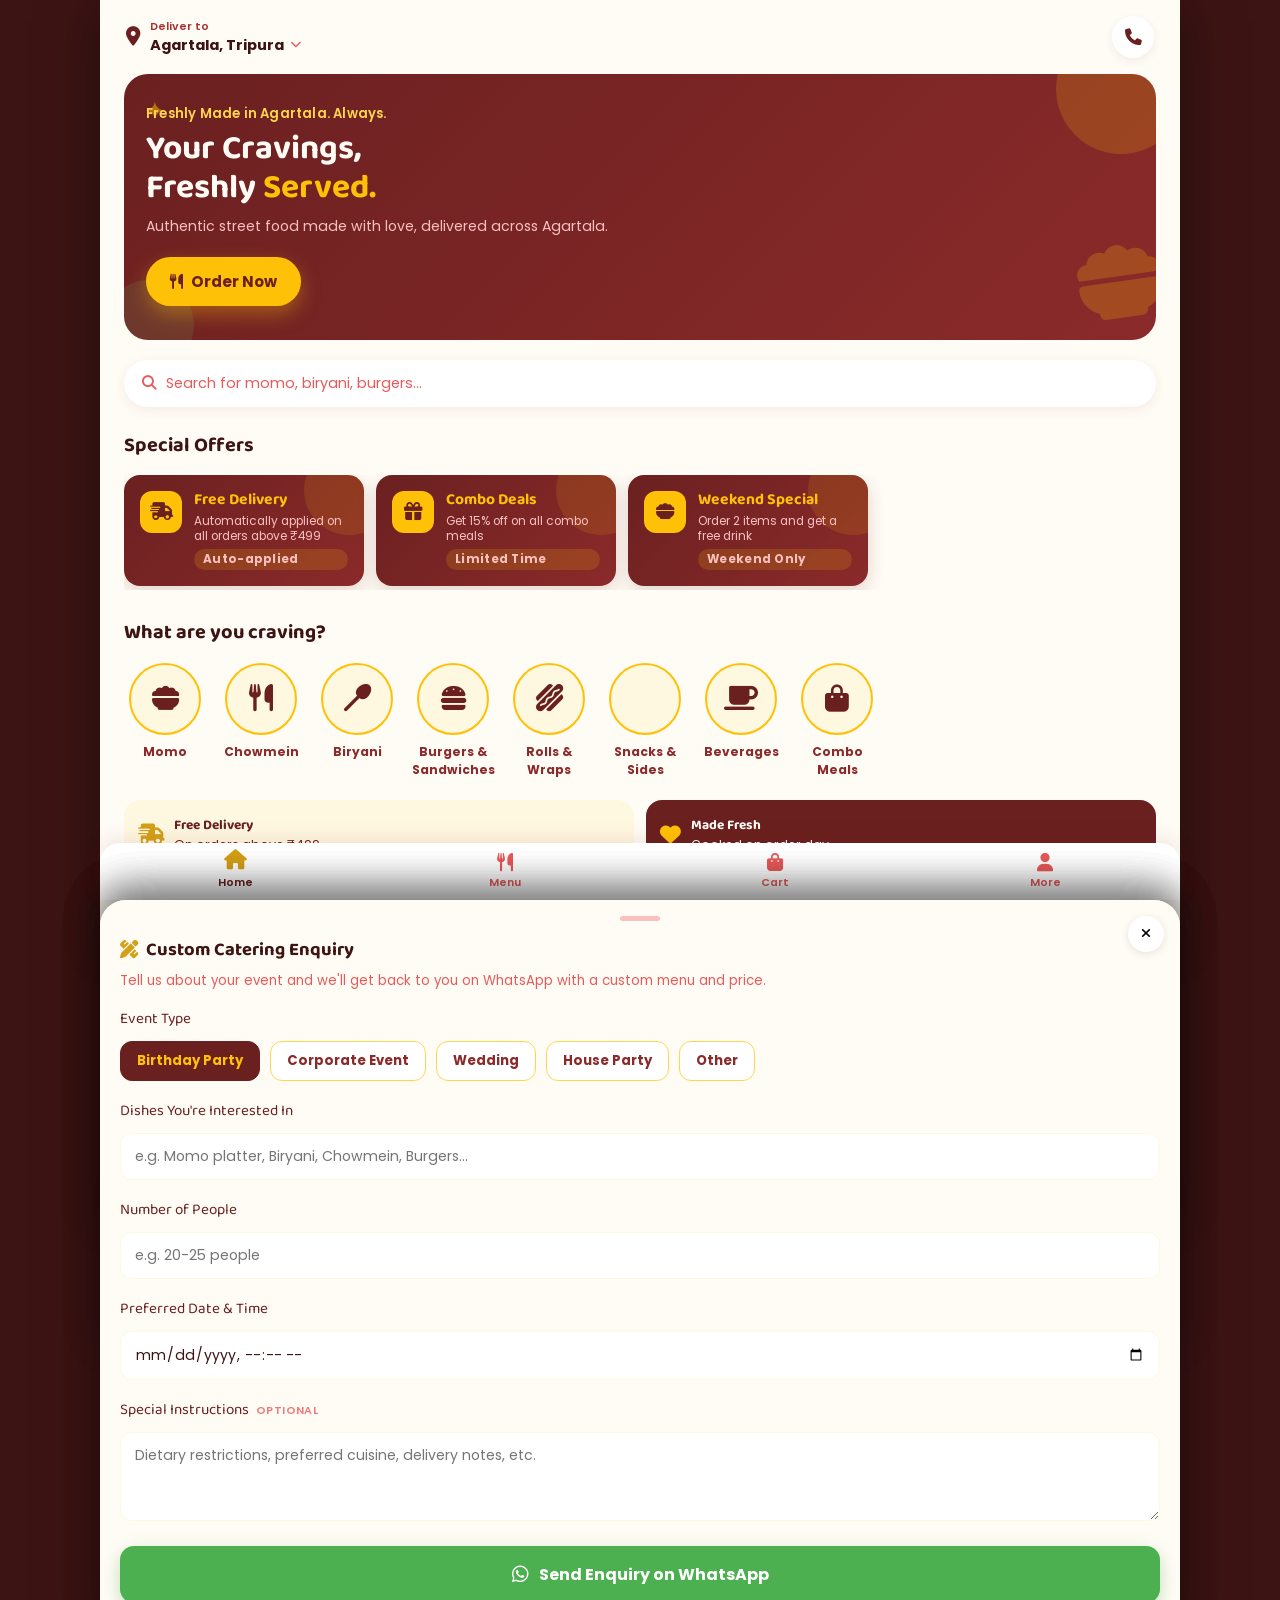
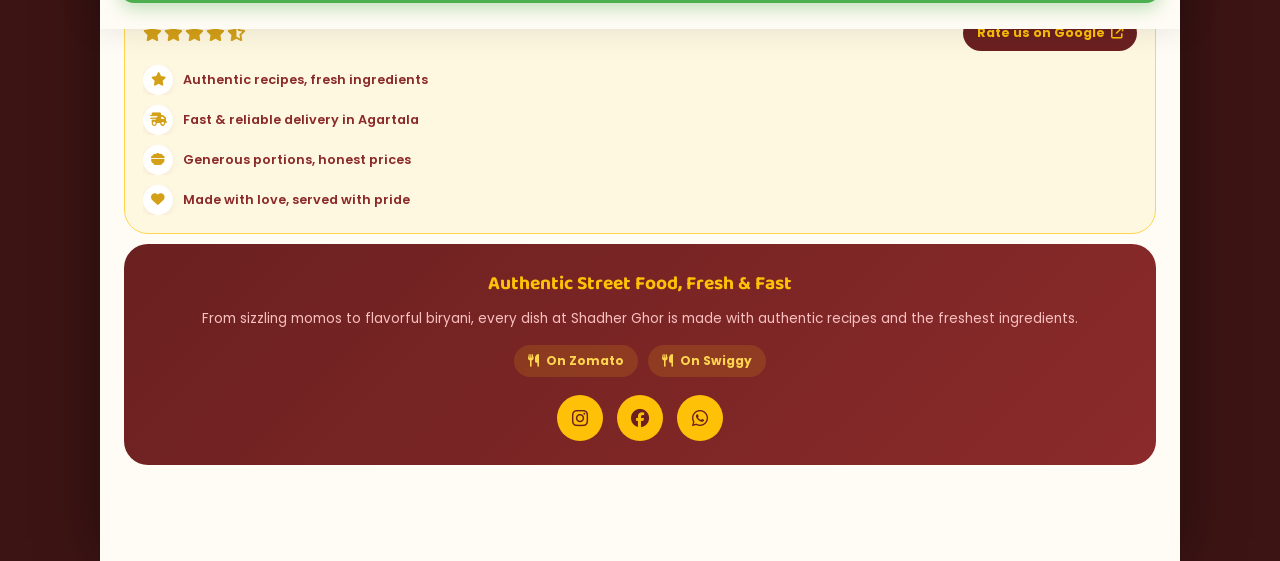
==== index.html @ 38422366 "Initial publish via Portway" ====
<!DOCTYPE html>
<html lang="en">
<head>
<meta charset="UTF-8">
<meta name="viewport" content="width=device-width, initial-scale=1.0, viewport-fit=cover">
<title>Shadher Ghor - Order Food Online in Agartala</title>
<meta name="description" content="Order delicious momo, chowmein, biryani, burgers and more online from Shadher Ghor, Agartala. Authentic street food delivered fresh.">
<meta name="theme-color" content="#6B2020">

<!-- PWA -->
<link rel="manifest" href="manifest.json">
<link rel="icon" type="image/png" href="assets/icons/favicon.png">
<link rel="apple-touch-icon" href="assets/icons/icon-192.png">
<meta name="apple-mobile-web-app-capable" content="yes">
<meta name="apple-mobile-web-app-status-bar-style" content="black-translucent">
<meta name="apple-mobile-web-app-title" content="Shadher Ghor">
<meta name="mobile-web-app-capable" content="yes">

<!-- Fonts -->
<link rel="preconnect" href="https://fonts.googleapis.com">
<link rel="preconnect" href="https://fonts.gstatic.com" crossorigin>
<link href="https://fonts.googleapis.com/css2?family=Baloo+2:wght@500;600;700;800&family=Poppins:wght@400;500;600;700;800&display=swap" rel="stylesheet">

<!-- Font Awesome -->
<link rel="stylesheet" href="https://cdnjs.cloudflare.com/ajax/libs/font-awesome/6.5.2/css/all.min.css">

<link rel="stylesheet" href="css/styles.css">
</head>
<body>

<!-- ===================== SPLASH ===================== -->
<div id="splash" class="splash">
  <div class="splash-blob blob1"></div>
  <div class="splash-blob blob2"></div>
  <div class="splash-logo-wrap">
    <div class="splash-logo"><img src="assets/icons/icon-192.png" alt="Shadher Ghor logo"></div>
    <h1 class="splash-title">Shadher<span class="amp">Ghor</span></h1>
    <p class="splash-tag">Authentic street food, fresh & fast</p>
  </div>
  <div class="splash-loader"><span></span><span></span><span></span></div>
</div>

<!-- ===================== INSTALL BANNER ===================== -->
<div id="installBanner" class="install-banner hidden">
  <div class="install-icon"><img src="assets/icons/icon-96.png" alt=""></div>
  <div class="install-text">
    <strong>Install Shadher Ghor</strong>
    <span>Add to home screen for the full app experience</span>
  </div>
  <button id="installBtn" class="btn-install">Install</button>
  <button id="dismissInstall" class="install-close" aria-label="Dismiss"><i class="fa-solid fa-xmark"></i></button>
</div>

<!-- ===================== APP SHELL ===================== -->
<div id="app" class="app">

  <!-- ---------- HOME SCREEN ---------- -->
  <main id="screen-home" class="screen active">

    <header class="topbar">
      <div class="topbar-loc" id="openLocationSheet">
        <i class="fa-solid fa-location-dot loc-pin"></i>
        <div class="topbar-loc-text">
          <span class="loc-label">Deliver to</span>
          <span class="loc-value" id="currentLocation">Agartala, Tripura <i class="fa-solid fa-chevron-down"></i></span>
        </div>
      </div>
      <button class="icon-btn" id="openContact" aria-label="Contact us">
        <i class="fa-solid fa-phone"></i>
      </button>
    </header>

    <section class="hero">
      <div class="hero-decor hd1"></div>
      <div class="hero-decor hd2"></div>
      <div class="hero-decor hd3">✦</div>
      <div class="hero-content">
        <p class="hero-eyebrow">Freshly Made in Agartala. Always.</p>
        <h1 class="hero-title">Your Cravings,<br>Freshly <span class="script">Served.</span></h1>
        <p class="hero-sub">Authentic street food made with love, delivered across Agartala.</p>
        <button class="hero-cta" id="heroShopBtn">
          <i class="fa-solid fa-utensils"></i> Order Now
        </button>
      </div>
      <div class="hero-food-icon"><i class="fa-solid fa-bowl-food"></i></div>
    </section>

    <div class="search-bar" id="openSearch">
      <i class="fa-solid fa-magnifying-glass"></i>
      <span>Search for momo, biryani, burgers...</span>
    </div>

    <!-- Offers / Special day strip -->
    <section class="section offers-section">
      <div class="section-head">
        <h2>Special Offers</h2>
      </div>
      <div class="offers-scroll" id="offersScroll"></div>
    </section>

    <section class="section">
      <div class="section-head">
        <h2>What are you craving?</h2>
      </div>
      <div class="cat-scroll" id="categoryScroll"></div>
    </section>

    <section class="section promo-strip">
      <div class="promo-card promo-a">
        <i class="fa-solid fa-truck-fast"></i>
        <div><strong>Free Delivery</strong><span>On orders above ₹499</span></div>
      </div>
      <div class="promo-card promo-b">
        <i class="fa-solid fa-heart"></i>
        <div><strong>Made Fresh</strong><span>Cooked on order day</span></div>
      </div>
    </section>

    <section class="section">
      <div class="section-head">
        <h2 id="menuHeading">Bestsellers</h2>
        <span class="section-sub" id="menuCount"></span>
      </div>
      <div class="product-grid" id="productGrid"></div>
    </section>

    <!-- Reviews / trust strip -->
    <section class="section reviews-section">
      <div class="review-banner">
        <div class="review-banner-top">
          <div class="review-stars">
            <i class="fa-solid fa-star"></i><i class="fa-solid fa-star"></i><i class="fa-solid fa-star"></i><i class="fa-solid fa-star"></i><i class="fa-solid fa-star-half-stroke"></i>
          </div>
          <a href="https://maps.app.goo.gl/qjv4cav9pDzmrN9o8" target="_blank" rel="noopener" class="review-cta" id="rateUsBtn">Rate us on Google <i class="fa-solid fa-arrow-up-right-from-square"></i></a>
        </div>
        <div class="review-highlights" id="reviewHighlights"></div>
      </div>
    </section>

    <section class="section about-strip">
      <div class="about-card">
        <h3>Authentic Street Food, Fresh & Fast</h3>
        <p>From sizzling momos to flavorful biryani, every dish at Shadher Ghor is made with authentic recipes and the freshest ingredients.</p>
        <div class="about-partners">
          <span class="partner-chip"><i class="fa-solid fa-utensils"></i> On Zomato</span>
          <span class="partner-chip"><i class="fa-solid fa-utensils"></i> On Swiggy</span>
        </div>
        <div class="about-socials">
          <a href="https://www.instagram.com/shadherghor" target="_blank" rel="noopener" aria-label="Instagram"><i class="fa-brands fa-instagram"></i></a>
          <a href="https://www.facebook.com/shadherghor" target="_blank" rel="noopener" aria-label="Facebook"><i class="fa-brands fa-facebook"></i></a>
          <a href="https://wa.me/918794398516" target="_blank" rel="noopener" aria-label="WhatsApp"><i class="fa-brands fa-whatsapp"></i></a>
        </div>
      </div>
    </section>

    <div class="bottom-spacer"></div>
  </main>

  <!-- ---------- CATEGORY / MENU SCREEN ---------- -->
  <main id="screen-menu" class="screen">
    <header class="subbar">
      <button class="icon-btn back-btn" data-back="screen-home"><i class="fa-solid fa-arrow-left"></i></button>
      <h2 id="menuScreenTitle">All Items</h2>
      <button class="icon-btn" id="openSearch2"><i class="fa-solid fa-magnifying-glass"></i></button>
    </header>
    <div class="cat-chip-row" id="chipRow"></div>
    <div class="product-list" id="productList"></div>
    <div class="bottom-spacer"></div>
  </main>

  <!-- ---------- SEARCH SCREEN ---------- -->
  <main id="screen-search" class="screen">
    <header class="subbar search-header">
      <button class="icon-btn back-btn" data-back="screen-home"><i class="fa-solid fa-arrow-left"></i></button>
      <div class="search-input-wrap">
        <i class="fa-solid fa-magnifying-glass"></i>
        <input type="text" id="searchInput" placeholder="Search for momo, biryani, burgers..." autocomplete="off">
        <i class="fa-solid fa-xmark search-clear" id="clearSearch"></i>
      </div>
    </header>
    <div class="product-list" id="searchResults"></div>
    <div class="search-empty hidden" id="searchEmpty">
      <i class="fa-solid fa-magnifying-glass"></i>
      <p>No items found. Try a different search.</p>
    </div>
    <div class="bottom-spacer"></div>
  </main>

  <!-- ---------- CART / CHECKOUT SCREEN ---------- -->
  <main id="screen-cart" class="screen">
    <header class="subbar">
      <button class="icon-btn back-btn" data-back="screen-home"><i class="fa-solid fa-arrow-left"></i></button>
      <h2>Your Cart</h2>
      <button class="icon-btn danger" id="clearCartBtn" aria-label="Clear cart"><i class="fa-solid fa-trash"></i></button>
    </header>

    <div id="cartEmptyState" class="cart-empty hidden">
      <i class="fa-solid fa-bowl-food"></i>
      <h3>Your cart feels light</h3>
      <p>Add some delicious food items to get started</p>
      <button class="btn-primary" data-back="screen-home">Browse Menu</button>
    </div>

    <div id="cartContent" class="cart-content hidden">
      <div class="cart-items" id="cartItems"></div>

      <div class="cart-block">
        <h3><i class="fa-solid fa-note-sticky"></i> Add a note for the chef</h3>
        <textarea id="orderNote" placeholder="E.g. Extra spicy, no onions, make it mild..." rows="3"></textarea>
      </div>

      <div class="cart-block">
        <h3><i class="fa-solid fa-mug-hot"></i> Add a tip for our chefs</h3>
        <p class="tip-sub">100% of your tip goes directly to the kitchen team</p>
        <div class="tip-row" id="tipRow">
          <button class="tip-chip active" data-tip="0">No tip</button>
          <button class="tip-chip" data-tip="20">₹20</button>
          <button class="tip-chip" data-tip="50">₹50</button>
          <button class="tip-chip" data-tip="100">₹100</button>
          <div class="tip-custom-wrap">
            <span>₹</span>
            <input type="number" id="tipCustom" placeholder="Other" min="0">
          </div>
        </div>
      </div>

      <div class="cart-block bill-block">
        <h3><i class="fa-solid fa-receipt"></i> Bill Details</h3>
        <div class="bill-row"><span>Item Total</span><span id="billItemTotal">₹0</span></div>
        <div class="bill-row"><span>Delivery Fee</span><span id="billDelivery">₹0</span></div>
        <div class="bill-row" id="billTipRow" style="display:none;"><span>Tip for Chefs</span><span id="billTip">₹0</span></div>
        <div class="bill-row discount-row" id="billDiscountRow" style="display:none;"><span>Free Delivery Discount</span><span id="billDiscount">-₹0</span></div>
        <div class="bill-divider"></div>
        <div class="bill-row bill-total"><span>To Pay</span><span id="billGrandTotal">₹0</span></div>
        <p class="bill-note" id="freeDeliveryNote"></p>
      </div>

      <div class="cart-block">
        <h3><i class="fa-solid fa-credit-card"></i> Payment Method</h3>
        <div class="pay-row" id="payRow">
          <button class="pay-chip active" data-pay="Cash on Delivery"><i class="fa-solid fa-money-bill-wave"></i> Cash on Delivery</button>
          <button class="pay-chip" data-pay="UPI / Online (pay on delivery link)"><i class="fa-solid fa-mobile-screen-button"></i> UPI Payment</button>
        </div>
      </div>

      <!-- extra spacer so content never hides behind the sticky checkout bar -->
      <div class="cart-scroll-end"></div>
    </div>

    <div class="bottom-spacer big"></div>
  </main>

  <!-- ---------- ORDER SUMMARY SCREEN ---------- -->
  <main id="screen-summary" class="screen">
    <header class="subbar">
      <button class="icon-btn back-btn" data-back="screen-cart"><i class="fa-solid fa-arrow-left"></i></button>
      <h2>Confirm Your Order</h2>
      <span></span>
    </header>

    <div class="summary-body">
      <div class="summary-block">
        <h3><i class="fa-solid fa-user"></i> Your Details</h3>
        <label>Full Name *</label>
        <input type="text" id="custName" placeholder="Enter your name" required>
        <label>Phone Number *</label>
        <input type="tel" id="custPhone" placeholder="10-digit mobile number" required maxlength="10">
        <label>Delivery Address *</label>
        <textarea id="custAddress" placeholder="House no, street, landmark, area..." rows="2" required></textarea>
        <button type="button" class="use-location-btn" id="useMyLocationBtn">
          <i class="fa-solid fa-location-crosshairs"></i> Use my current location
        </button>
        <label>City / Pincode</label>
        <input type="text" id="custCity" placeholder="City and pincode" value="Agartala, Tripura">
        <label>Preferred Delivery Date &amp; Time</label>
        <input type="text" id="custDateTime" placeholder="E.g. 6 Sept, Evening 5-7 PM">
      </div>

      <div class="summary-block">
        <h3><i class="fa-solid fa-location-dot"></i> Our Location</h3>
        <p class="map-hint">NH 108B, Radha Nagar, Agartala, Tripura 799001</p>
        <a href="https://maps.app.goo.gl/qjv4cav9pDzmrN9o8" target="_blank" rel="noopener" class="map-open-btn">
          <i class="fa-solid fa-map-location-dot"></i> Open in Google Maps
        </a>
      </div>

      <div class="summary-block">
        <h3><i class="fa-solid fa-bag-shopping"></i> Order Summary</h3>
        <div id="summaryItems" class="summary-items"></div>
        <div class="bill-divider"></div>
        <div class="bill-row"><span>Item Total</span><span id="sumItemTotal">₹0</span></div>
        <div class="bill-row"><span>Delivery Fee</span><span id="sumDelivery">₹0</span></div>
        <div class="bill-row" id="sumCodRow" style="display:none;"><span>COD Distance Charge <small class="cod-rate-note">(₹20/km)</small></span><span id="sumCodFee">₹0</span></div>
        <div class="bill-row" id="sumTipRow" style="display:none;"><span>Tip</span><span id="sumTip">₹0</span></div>
        <div class="bill-divider"></div>
        <div class="bill-row bill-total"><span>Total Amount</span><span id="sumGrandTotal">₹0</span></div>
        <p class="pay-method-note" id="sumPayMethod"></p>
      </div>

      <div class="summary-block">
        <h3><i class="fa-brands fa-whatsapp"></i> Send Order Via WhatsApp</h3>
        <p class="wa-hint">We will confirm your order and payment details on WhatsApp within minutes.</p>
        <div class="wa-num-select" id="waNumSelect">
          <button class="wa-num-chip active" data-num="918794398516">+91 87943 98516</button>
        </div>
      </div>
      <div class="cart-scroll-end"></div>
    </div>

    <div class="summary-footer">
      <button class="btn-whatsapp" id="sendWhatsappBtn">
        <i class="fa-brands fa-whatsapp"></i> Send Order on WhatsApp
      </button>
    </div>
  </main>

  <!-- ---------- ORDER PLACED SCREEN ---------- -->
  <main id="screen-success" class="screen">
    <div class="success-body">
      <div class="success-icon"><i class="fa-solid fa-check"></i></div>
      <h2>Order Sent!</h2>
      <p>Your order details have been prepared. Please tap send in WhatsApp to complete your order, our team will confirm shortly.</p>
      <div class="success-actions">
        <button class="btn-primary" id="backHomeBtn">Back to Home</button>
        <a href="https://wa.me/918794398516" target="_blank" rel="noopener" class="btn-whatsapp-outline"><i class="fa-brands fa-whatsapp"></i> Chat With Us</a>
      </div>
    </div>
  </main>

  <!-- ---------- PROFILE / MORE SCREEN ---------- -->
  <main id="screen-more" class="screen">
    <header class="subbar">
      <h2>Shadher Ghor</h2>
      <span></span>
    </header>
    <div class="more-body">
      <div class="more-profile-card">
        <div class="more-logo"><img src="assets/icons/icon-192.png" alt="Shadher Ghor logo"></div>
        <h3>Shadher Ghor</h3>
        <p>Authentic street food, fresh & fast</p>
        <div class="more-rating">
          <i class="fa-solid fa-star"></i><i class="fa-solid fa-star"></i><i class="fa-solid fa-star"></i><i class="fa-solid fa-star"></i><i class="fa-solid fa-star-half-stroke"></i>
          <span>Rated on Google</span>
        </div>
      </div>

      <div class="more-list">
        <a href="tel:+918794398516" class="more-item">
          <i class="fa-solid fa-phone"></i>
          <div><strong>Call Us</strong><span>+91 87943 98516</span></div>
          <i class="fa-solid fa-chevron-right"></i>
        </a>
        <a href="https://wa.me/918794398516" target="_blank" rel="noopener" class="more-item">
          <i class="fa-brands fa-whatsapp"></i>
          <div><strong>WhatsApp</strong><span>+91 87943 98516</span></div>
          <i class="fa-solid fa-chevron-right"></i>
        </a>
        <a href="https://maps.app.goo.gl/qjv4cav9pDzmrN9o8" target="_blank" rel="noopener" class="more-item">
          <i class="fa-solid fa-location-dot"></i>
          <div><strong>Our Location</strong><span>NH 108B, Radha Nagar, Agartala &middot; View on Maps</span></div>
          <i class="fa-solid fa-chevron-right"></i>
        </a>
        <a href="https://maps.app.goo.gl/qjv4cav9pDzmrN9o8" target="_blank" rel="noopener" class="more-item">
          <i class="fa-solid fa-star"></i>
          <div><strong>Rate Us on Google</strong><span>Tell others what you loved</span></div>
          <i class="fa-solid fa-chevron-right"></i>
        </a>
        <a href="https://www.instagram.com/shadherghor" target="_blank" rel="noopener" class="more-item">
          <i class="fa-brands fa-instagram"></i>
          <div><strong>Instagram</strong><span>@shadherghor</span></div>
          <i class="fa-solid fa-chevron-right"></i>
        </a>
        <a href="https://www.facebook.com/shadherghor" target="_blank" rel="noopener" class="more-item">
          <i class="fa-brands fa-facebook"></i>
          <div><strong>Facebook</strong><span>shadherghor</span></div>
          <i class="fa-solid fa-chevron-right"></i>
        </a>
        <button class="more-item" id="moreCustomBtn">
          <i class="fa-solid fa-pen-ruler"></i>
          <div><strong>Custom Catering Enquiry</strong><span>Tell us about your event</span></div>
          <i class="fa-solid fa-chevron-right"></i>
        </button>
        <button class="more-item" id="moreInstallBtn">
          <i class="fa-solid fa-download"></i>
          <div><strong>Install App</strong><span>Add to home screen</span></div>
          <i class="fa-solid fa-chevron-right"></i>
        </button>
      </div>

      <p class="app-version">Shadher Ghor App &middot; Version 2.0</p>
    </div>
    <div class="bottom-spacer"></div>
  </main>

  <!-- ---------- BOTTOM NAV ---------- -->
  <nav class="bottom-nav" id="bottomNav">
    <button class="nav-btn active" data-screen="screen-home">
      <i class="fa-solid fa-house"></i><span>Home</span>
    </button>
    <button class="nav-btn" data-screen="screen-menu">
      <i class="fa-solid fa-utensils"></i><span>Menu</span>
    </button>
    <button class="nav-btn" data-screen="screen-cart">
      <i class="fa-solid fa-bag-shopping"></i><span>Cart</span>
      <span class="nav-badge hidden" id="navCartBadge">0</span>
    </button>
    <button class="nav-btn" data-screen="screen-more">
      <i class="fa-solid fa-user"></i><span>More</span>
    </button>
  </nav>

  <!-- ---------- FLOATING CART BAR ---------- -->
  <div class="float-cart hidden" id="floatCart">
    <div class="float-cart-info">
      <span class="float-cart-count" id="floatCartCount">0 items</span>
      <span class="float-cart-total" id="floatCartTotal">₹0</span>
    </div>
    <button class="float-cart-btn" id="floatCartBtn">View Cart <i class="fa-solid fa-arrow-right"></i></button>
    <button class="float-cart-close" id="floatCartClose" aria-label="Dismiss"><i class="fa-solid fa-xmark"></i></button>
  </div>

</div>

<!-- ===================== PRODUCT DETAIL SHEET ===================== -->
<div class="sheet-backdrop" id="productBackdrop"></div>
<div class="sheet product-sheet" id="productSheet">
  <div class="sheet-handle"></div>
  <button class="sheet-close" id="closeProductSheet"><i class="fa-solid fa-xmark"></i></button>
  <div class="product-sheet-body" id="productSheetBody"></div>
</div>

<!-- ===================== LOCATION SHEET ===================== -->
<div class="sheet-backdrop" id="locationBackdrop"></div>
<div class="sheet location-sheet" id="locationSheet">
  <div class="sheet-handle"></div>
  <button class="sheet-close" id="closeLocationSheet"><i class="fa-solid fa-xmark"></i></button>
  <h3><i class="fa-solid fa-location-dot"></i> Delivery Location</h3>
  <p class="loc-desc">Enter your delivery area, or auto-detect it so we know where to send your food</p>
  <button class="auto-locate-btn" id="autoLocateBtn">
    <i class="fa-solid fa-location-crosshairs"></i>
    <span id="autoLocateLabel">Auto-detect my location</span>
  </button>
  <div class="loc-divider"><span>or type manually</span></div>
  <input type="text" id="locationInput" placeholder="E.g. Krishna Nagar, Agartala, Tripura">
  <button class="btn-primary" id="saveLocationBtn">Save Location</button>
  <div class="loc-divider"><span>or</span></div>
  <a href="https://maps.app.goo.gl/qjv4cav9pDzmrN9o8" target="_blank" rel="noopener" class="map-open-btn">
    <i class="fa-solid fa-map-location-dot"></i> View Our Location on Map
  </a>
</div>

<!-- ===================== CONTACT SHEET ===================== -->
<div class="sheet-backdrop" id="contactBackdrop"></div>
<div class="sheet contact-sheet" id="contactSheet">
  <div class="sheet-handle"></div>
  <button class="sheet-close" id="closeContactSheet"><i class="fa-solid fa-xmark"></i></button>
  <h3><i class="fa-solid fa-headset"></i> Contact Us</h3>
  <div class="contact-grid">
    <a href="tel:+918794398516" class="contact-tile">
      <i class="fa-solid fa-phone"></i><span>Call</span><small>87943 98516</small>
    </a>
    <a href="https://wa.me/918794398516" target="_blank" rel="noopener" class="contact-tile wa">
      <i class="fa-brands fa-whatsapp"></i><span>WhatsApp</span><small>87943 98516</small>
    </a>
    <a href="https://maps.app.goo.gl/qjv4cav9pDzmrN9o8" target="_blank" rel="noopener" class="contact-tile">
      <i class="fa-solid fa-map-location-dot"></i><span>Directions</span><small>Google Maps</small>
    </a>
    <a href="https://www.instagram.com/shadherghor" target="_blank" rel="noopener" class="contact-tile">
      <i class="fa-brands fa-instagram"></i><span>Instagram</span><small>Follow us</small>
    </a>
    <a href="https://www.facebook.com/shadherghor" target="_blank" rel="noopener" class="contact-tile">
      <i class="fa-brands fa-facebook"></i><span>Facebook</span><small>Follow us</small>
    </a>
  </div>
</div>

<!-- ===================== CUSTOM ENQUIRY SHEET ===================== -->
<div class="sheet-backdrop" id="customBackdrop"></div>
<div class="sheet custom-sheet" id="customSheet">
  <div class="sheet-handle"></div>
  <button class="sheet-close" id="closeCustomSheet"><i class="fa-solid fa-xmark"></i></button>
  <h3><i class="fa-solid fa-pen-ruler"></i> Custom Catering Enquiry</h3>
  <p class="loc-desc">Tell us about your event and we'll get back to you on WhatsApp with a custom menu and price.</p>

  <div class="psheet-block">
    <label>Event Type</label>
    <div class="option-row" id="customOccasionOptions">
      <button type="button" class="option-chip active" data-occasion="Birthday Party">Birthday Party</button>
      <button type="button" class="option-chip" data-occasion="Corporate Event">Corporate Event</button>
      <button type="button" class="option-chip" data-occasion="Wedding">Wedding</button>
      <button type="button" class="option-chip" data-occasion="House Party">House Party</button>
      <button type="button" class="option-chip" data-occasion="Other">Other</button>
    </div>
  </div>

  <div class="psheet-block">
    <label>Dishes You're Interested In</label>
    <input type="text" id="customTheme" class="text-field" placeholder="e.g. Momo platter, Biryani, Chowmein, Burgers...">
  </div>

  <div class="psheet-block">
    <label>Number of People</label>
    <input type="text" id="customSize" class="text-field" placeholder="e.g. 20-25 people">
  </div>

  <div class="psheet-block">
    <label>Preferred Date &amp; Time</label>
    <input type="datetime-local" id="customDate" class="text-field">
  </div>

  <div class="psheet-block">
    <label>Special Instructions <span class="optional-tag">Optional</span></label>
    <textarea id="customInstructions" class="text-field" rows="3" placeholder="Dietary restrictions, preferred cuisine, delivery notes, etc."></textarea>
  </div>

  <button class="btn-whatsapp" id="sendCustomEnquiryBtn">
    <i class="fa-brands fa-whatsapp"></i> Send Enquiry on WhatsApp
  </button>
</div>

<!-- Toast -->
<div class="toast" id="toast"></div>

<script src="js/data.js"></script>
<script src="js/app.js"></script>
</body>
</html>
---- css/styles.css ----
/* =========================================================
   SHADHER GHOR - PWA STYLES
   Palette: Mixed Red + Green + Yellow (Logo Colors)
   ========================================================= */

:root {
  /* Red family - primary brand color */
  --red-950: #3D1414;
  --red-900: #6B2020;
  --red-800: #8B2A2A;
  --red-700: #A83333;
  --red-600: #CC4A4A;
  --red-500: #E85A5A;
  --red-400: #F07A7A;
  --red-300: #F59A9A;
  --red-200: #FAC0C0;
  --red-100: #FDE8E8;
  
  /* Green family - secondary brand color */
  --green-800: #1B5E20;
  --green-700: #2D6B2D;
  --green-600: #3A8A3A;
  --green-500: #4CAF50;
  --green-400: #66BB6A;
  --green-300: #81C784;
  --green-200: #A5D6A7;
  --green-100: #E8F5E9;
  
  /* Yellow/Gold family - accent brand color */
  --gold-700: #C68A0A;
  --gold-600: #D4A017;
  --gold-500: #FFC107;
  --gold-400: #FFD54F;
  --gold-300: #FFE082;
  --gold-200: #FFECB3;
  --gold-100: #FFF8E1;
  
  /* Neutral colors */
  --cream: #FFFCF5;
  --cream-dark: #F5F0E8;
  --white: #FFFFFF;
  --success: #4CAF50;
  --danger: #C13F3F;
  --shadow-red: rgba(107, 32, 32, 0.18);
  --shadow-green: rgba(27, 94, 32, 0.15);

  --font-display: "Baloo 2", "Comic Sans MS", cursive;
  --font-body: "Poppins", sans-serif;

  --radius-lg: 24px;
  --radius-md: 16px;
  --radius-sm: 10px;

  --nav-h: 68px;

  --vh-fallback: 100vh;
  --app-vh: 100svh;

  --app-max-w: 560px;
  --content-pad: 16px;
}

* { box-sizing: border-box; }
html, body {
  margin: 0;
  padding: 0;
  background: var(--cream);
  color: var(--red-950);
  font-family: var(--font-body);
  overscroll-behavior-y: none;
  -webkit-tap-highlight-color: transparent;
  -webkit-text-size-adjust: 100%;
}
body { min-height: 100vh; }
#app {}
h1, h2, h3, h4 { font-family: var(--font-display); margin: 0; color: var(--red-950); }
p { margin: 0; }
button { font-family: var(--font-body); cursor: pointer; border: none; background: none; }
input, textarea { font-family: var(--font-body); }
a { text-decoration: none; color: inherit; }
img { max-width: 100%; }

@media (prefers-reduced-motion: reduce) {
  *, *::before, *::after {
    animation-duration: 0.01ms !important;
    animation-delay: 0ms !important;
    animation-iteration-count: 1 !important;
    transition-duration: 0.01ms !important;
  }
}

/* =========================== SPLASH =========================== */
.splash {
  position: fixed; inset: 0; z-index: 999;
  background: linear-gradient(135deg, var(--red-900), var(--red-800));
  display: flex; flex-direction: column; align-items: center; justify-content: center;
  overflow: hidden;
  animation: splashOut 0.6s ease 2.2s forwards;
}
@keyframes splashOut {
  to { opacity: 0; visibility: hidden; pointer-events: none; }
}
.splash-blob { position: absolute; border-radius: 50%; opacity: 0.15; }
.blob1 { width: 340px; height: 340px; background: var(--gold-500); top: -100px; left: -100px; animation: floaty 6s ease-in-out infinite; }
.blob2 { width: 260px; height: 260px; background: var(--green-400); bottom: -80px; right: -80px; animation: floaty 7s ease-in-out infinite reverse; }
@keyframes floaty { 0%,100% { transform: translateY(0) rotate(0deg);} 50% { transform: translateY(-20px) rotate(10deg);} }

.splash-logo-wrap { text-align: center; z-index: 2; }
.splash-logo {
  width: 92px; height: 92px; border-radius: 50%;
  display: flex; align-items: center; justify-content: center;
  margin: 0 auto 20px;
  animation: popIn 0.7s cubic-bezier(.34,1.56,.64,1) both, wiggle 2.4s ease-in-out 0.8s infinite;
  box-shadow: 0 12px 30px rgba(0,0,0,0.35);
}
.splash-logo img {
  width: 100%; height: 100%; object-fit: contain; border-radius: 50%;
  display: block;
}
@keyframes popIn { from { transform: scale(0) rotate(-20deg); opacity: 0; } to { transform: scale(1) rotate(0deg); opacity: 1; } }
@keyframes wiggle { 0%,100% { transform: rotate(0deg); } 25% { transform: rotate(-6deg); } 75% { transform: rotate(6deg); } }

.splash-title {
  font-size: 2.4rem; color: var(--gold-500); font-weight: 700;
  letter-spacing: 0.5px;
  animation: fadeUp 0.6s ease 0.3s both;
}
.splash-title .amp { color: var(--cream); margin: 0 6px; }
.splash-tag { color: var(--gold-100); font-size: 0.95rem; margin-top: 8px; animation: fadeUp 0.6s ease 0.5s both; }
@keyframes fadeUp { from { opacity: 0; transform: translateY(14px); } to { opacity: 1; transform: translateY(0); } }

.splash-loader { position: absolute; bottom: 60px; display: flex; gap: 8px; }
.splash-loader span { width: 10px; height: 10px; border-radius: 50%; background: var(--gold-500); animation: bounce 1.2s ease-in-out infinite; }
.splash-loader span:nth-child(2) { animation-delay: 0.15s; }
.splash-loader span:nth-child(3) { animation-delay: 0.3s; }
@keyframes bounce { 0%,80%,100% { transform: translateY(0); opacity: 0.5; } 40% { transform: translateY(-10px); opacity: 1; } }

/* =========================== INSTALL BANNER =========================== */
.install-banner {
  position: fixed; left: 12px; right: 12px; bottom: calc(var(--nav-h) + 12px);
  max-width: calc(var(--app-max-w) - 24px); margin: 0 auto;
  background: var(--red-900); color: var(--cream);
  border-radius: var(--radius-md);
  padding: 12px 14px;
  display: flex; align-items: center; gap: 12px;
  z-index: 500;
  box-shadow: 0 10px 30px var(--shadow-red);
  animation: slideUp 0.5s cubic-bezier(.34,1.56,.64,1) both;
  border: 2px solid var(--gold-500);
}
.install-banner.hidden { display: none; }
@keyframes slideUp { from { transform: translateY(30px); opacity: 0; } to { transform: translateY(0); opacity: 1; } }
.install-icon {
  width: 34px; height: 34px; border-radius: 50%; flex-shrink: 0;
  display: flex; align-items: center; justify-content: center;
  box-shadow: 0 2px 8px rgba(0,0,0,0.15);
}
.install-icon img { width: 100%; height: 100%; object-fit: contain; border-radius: 50%; display: block; }
.install-text { display: flex; flex-direction: column; flex: 1; min-width: 0; }
.install-text strong { font-family: var(--font-display); font-size: 0.95rem; }
.install-text span { font-size: 0.75rem; opacity: 0.85; }
.btn-install {
  background: var(--gold-500); color: var(--red-900); font-weight: 700;
  padding: 9px 16px; border-radius: 999px; font-size: 0.85rem; flex-shrink: 0;
  transition: transform 0.15s ease;
}
.btn-install:active { transform: scale(0.94); }
.install-close { color: var(--cream); opacity: 0.7; font-size: 1rem; padding: 4px; flex-shrink: 0; }

/* =========================== APP / SCREENS =========================== */
.app {
  position: relative;
  width: 100%;
  max-width: var(--app-max-w);
  margin: 0 auto;
  min-height: 100vh;
  min-height: 100svh;
  background: var(--cream);
}
.screen { display: none; padding-bottom: var(--nav-h); }
.screen.active { display: block; animation: screenIn 0.28s ease both; }
@keyframes screenIn { from { opacity: 0; transform: translateY(8px); } to { opacity: 1; transform: translateY(0); } }
.bottom-spacer { height: 24px; }
.bottom-spacer.big { height: 140px; }

/* =========================== TOP BAR =========================== */
.topbar {
  display: flex; align-items: center; justify-content: space-between;
  padding: 16px calc(var(--content-pad) + 2px) 10px; background: var(--cream);
  position: sticky; top: 0; z-index: 50;
}
.topbar-loc { display: flex; align-items: center; gap: 10px; cursor: pointer; }
.topbar-loc i.fa-location-dot { color: var(--red-900); font-size: 1.2rem; }
.topbar-loc-text { display: flex; flex-direction: column; }
.loc-label { font-size: 0.68rem; color: var(--red-700); font-weight: 600; }
.loc-value { font-size: 0.92rem; font-weight: 700; color: var(--red-950); display: flex; align-items: center; gap: 6px; max-width: 220px; overflow: hidden; text-overflow: ellipsis; white-space: nowrap; }
.loc-value i { font-size: 0.7rem; color: var(--red-500); }
.icon-btn {
  width: 42px; height: 42px; border-radius: 50%; background: var(--white);
  display: flex; align-items: center; justify-content: center; font-size: 1.05rem;
  color: var(--red-900); box-shadow: 0 3px 10px rgba(107,32,32,0.08);
  transition: transform 0.15s ease;
}
.icon-btn:active { transform: scale(0.9); }
.icon-btn.danger { color: var(--danger); }

/* =========================== SUBBAR =========================== */
.subbar {
  --subbar-h: 74px;
  display: flex; align-items: center; justify-content: space-between;
  padding: 16px 16px; background: var(--cream);
  position: sticky; top: 0; z-index: 50;
  gap: 10px; min-width: 0;
  min-height: var(--subbar-h);
}
.subbar h2 { font-size: 1.25rem; flex: 1; text-align: center; min-width: 0; overflow: hidden; text-overflow: ellipsis; white-space: nowrap; }
.back-btn { flex-shrink: 0; }
.search-header { gap: 12px; min-width: 0; }
.search-input-wrap {
  flex: 1; display: flex; align-items: center; gap: 10px;
  background: var(--white); border-radius: 999px; padding: 11px 16px;
  box-shadow: 0 3px 10px rgba(107,32,32,0.08);
  min-width: 0; max-width: 100%; box-sizing: border-box;
}
.search-input-wrap i.fa-magnifying-glass { color: var(--red-500); flex-shrink: 0; }
.search-input-wrap input {
  flex: 1; min-width: 0; width: 100%; border: none; outline: none;
  background: transparent; font-size: 0.92rem; color: var(--red-950);
}
.search-clear { color: var(--red-500); cursor: pointer; display: none; flex-shrink: 0; }
.search-input-wrap input:not(:placeholder-shown) ~ .search-clear { display: block; }

/* =========================== HERO =========================== */
.hero {
  position: relative;
  margin: 6px var(--content-pad) 20px;
  background: linear-gradient(135deg, var(--red-900), var(--red-800));
  border-radius: var(--radius-lg);
  padding: 30px 22px 34px;
  overflow: hidden;
  isolation: isolate;
}
.hero-decor { position: absolute; border-radius: 50%; z-index: 0; }
.hd1 { width: 130px; height: 130px; background: var(--gold-500); opacity: 0.18; top: -50px; right: -30px; }
.hd2 { width: 90px; height: 90px; background: var(--green-400); opacity: 0.14; bottom: -30px; left: -20px; }
.hd3 { position: absolute; top: 18px; left: 20px; color: var(--gold-500); opacity: 0.5; font-size: 1.6rem; animation: twinkle 2.4s ease-in-out infinite; }
@keyframes twinkle { 0%,100% { opacity: 0.2; transform: scale(0.8);} 50% { opacity: 0.7; transform: scale(1.1);} }
.hero-content { position: relative; z-index: 1; }
.hero-eyebrow { color: var(--gold-400); font-weight: 600; font-size: 0.82rem; margin-bottom: 6px; letter-spacing: 0.2px; }
.hero-title { color: var(--cream); font-size: 1.9rem; line-height: 1.15; font-weight: 700; }
.hero-title .script { color: var(--gold-500); }
.hero-sub { color: var(--red-200); font-size: 0.88rem; margin-top: 10px; max-width: 80%; line-height: 1.4; }
.hero-cta {
  margin-top: 20px; background: var(--gold-500); color: var(--red-900);
  font-weight: 700; font-size: 0.95rem; padding: 13px 24px; border-radius: 999px;
  display: inline-flex; align-items: center; gap: 8px;
  box-shadow: 0 8px 20px rgba(255,193,7,0.35);
  transition: transform 0.15s ease;
}
.hero-cta:active { transform: scale(0.95); }
.hero-food-icon {
  position: absolute; right: -6px; bottom: -6px; font-size: 5.2rem; color: var(--gold-500);
  opacity: 0.22; z-index: 0; transform: rotate(-8deg);
  animation: heroFloat 4s ease-in-out infinite;
}
@keyframes heroFloat { 0%,100% { transform: rotate(-8deg) translateY(0); } 50% { transform: rotate(-4deg) translateY(-8px); } }

/* =========================== SEARCH BAR (HOME) =========================== */
.search-bar {
  margin: 0 var(--content-pad) 6px; background: var(--white); border-radius: 999px;
  padding: 13px 18px; display: flex; align-items: center; gap: 10px;
  box-shadow: 0 3px 12px rgba(107,32,32,0.08);
  color: var(--red-500); font-size: 0.9rem;
}
.search-bar i { color: var(--red-500); }

/* =========================== SECTIONS =========================== */
.section { padding: 22px var(--content-pad) 4px; }
.section-head { display: flex; align-items: baseline; justify-content: space-between; margin-bottom: 14px; }
.section-head h2 { font-size: 1.25rem; }
.section-sub { font-size: 0.8rem; color: var(--red-500); font-weight: 600; }

/* Category scroll (home) */
.cat-scroll {
  display: flex; gap: 14px; overflow-x: auto; padding-bottom: 6px;
  scrollbar-width: none;
}
.cat-scroll::-webkit-scrollbar { display: none; }
.cat-item {
  flex-shrink: 0; width: 82px; display: flex; flex-direction: column; align-items: center; gap: 8px;
  transition: transform 0.15s ease;
}
.cat-item:active { transform: scale(0.93); }
.cat-circle {
  width: 72px; height: 72px; border-radius: 50%; background: var(--gold-100);
  border: 2.5px solid var(--gold-500);
  display: flex; align-items: center; justify-content: center; font-size: 1.7rem; color: var(--red-900);
  transition: transform 0.2s cubic-bezier(.34,1.56,.64,1);
}
.cat-item:active .cat-circle { transform: scale(0.88) rotate(-6deg); }
.cat-item span { font-size: 0.76rem; font-weight: 700; text-align: center; color: var(--red-800); }

/* Special Offers strip */
.offers-section { padding-top: 16px; }
.offers-scroll {
  display: flex; gap: 12px; overflow-x: auto; padding-bottom: 4px; scrollbar-width: none;
}
.offers-scroll::-webkit-scrollbar { display: none; }
.offer-card {
  flex-shrink: 0; width: 240px; background: linear-gradient(135deg, var(--red-900), var(--red-800));
  border-radius: var(--radius-md); padding: 16px; display: flex; gap: 12px; align-items: flex-start;
  position: relative; overflow: hidden; isolation: isolate;
  box-shadow: 0 6px 18px rgba(107,32,32,0.18);
}
.offer-card::after {
  content: ''; position: absolute; top: -30px; right: -30px; width: 90px; height: 90px;
  border-radius: 50%; background: var(--gold-500); opacity: 0.12; z-index: -1;
}
.offer-icon {
  width: 42px; height: 42px; border-radius: 12px; background: var(--gold-500); color: var(--red-900);
  display: flex; align-items: center; justify-content: center; font-size: 1.15rem; flex-shrink: 0;
  animation: offerPulse 2.4s ease-in-out infinite;
}
@keyframes offerPulse { 0%,100% { transform: scale(1); } 50% { transform: scale(1.08); } }
.offer-body { flex: 1; min-width: 0; }
.offer-body strong { display: block; color: var(--gold-500); font-family: var(--font-display); font-size: 0.98rem; line-height: 1.2; }
.offer-body span { display: block; color: var(--red-200); font-size: 0.74rem; margin-top: 4px; line-height: 1.3; }
.offer-tag {
  display: inline-block; margin-top: 8px; background: rgba(255,193,7,0.16); color: var(--gold-400);
  font-size: 0.62rem; font-weight: 700; padding: 3px 9px; border-radius: 999px; letter-spacing: 0.3px;
}

/* Reviews / trust strip */
.reviews-section { padding-top: 8px; }
.review-banner {
  background: var(--gold-100); border-radius: var(--radius-lg); padding: 18px;
  border: 1.6px solid var(--gold-400);
}
.review-banner-top { display: flex; align-items: center; justify-content: space-between; gap: 10px; flex-wrap: wrap; }
.review-stars { color: var(--gold-600); font-size: 1.05rem; letter-spacing: 2px; }
.review-stars i { animation: starTwinkle 2.6s ease-in-out infinite; }
.review-stars i:nth-child(2) { animation-delay: 0.15s; }
.review-stars i:nth-child(3) { animation-delay: 0.3s; }
.review-stars i:nth-child(4) { animation-delay: 0.45s; }
.review-stars i:nth-child(5) { animation-delay: 0.6s; }
@keyframes starTwinkle { 0%,100% { opacity: 1; transform: scale(1); } 50% { opacity: 0.6; transform: scale(0.9); } }
.review-cta {
  background: var(--red-900); color: var(--gold-500); font-weight: 700; font-size: 0.78rem;
  padding: 9px 14px; border-radius: 999px; display: inline-flex; align-items: center; gap: 6px;
  transition: transform 0.15s ease;
}
.review-cta:active { transform: scale(0.95); }
.review-highlights { display: flex; flex-direction: column; gap: 10px; margin-top: 14px; }
.review-highlight { display: flex; align-items: center; gap: 10px; font-size: 0.8rem; color: var(--red-800); font-weight: 600; white-space: nowrap; overflow: hidden; }
.review-highlight span { overflow: hidden; text-overflow: ellipsis; }
.review-highlight i {
  width: 30px; height: 30px; border-radius: 50%; background: var(--white); color: var(--gold-600);
  display: flex; align-items: center; justify-content: center; flex-shrink: 0; font-size: 0.85rem;
  box-shadow: 0 2px 6px rgba(107,32,32,0.08);
}
@media (max-width: 360px) {
  .review-highlight { font-size: 0.72rem; }
}

/* Promo strip */
.promo-strip { display: flex; gap: 12px; padding-top: 10px; padding-bottom: 10px; }
.promo-card {
  flex: 1; display: flex; align-items: center; gap: 10px;
  padding: 14px; border-radius: var(--radius-md);
  font-size: 0.78rem;
}
.promo-card i { font-size: 1.3rem; }
.promo-a { background: var(--gold-100); color: var(--red-900); }
.promo-a i { color: var(--gold-600); }
.promo-b { background: var(--red-900); color: var(--cream); }
.promo-b i { color: var(--gold-500); }
.promo-card strong { display: block; font-family: var(--font-display); font-size: 0.85rem; }

/* Product grid (home) */
.product-grid { display: grid; grid-template-columns: 1fr 1fr; gap: 14px; }

.product-card {
  background: var(--white); border-radius: var(--radius-md);
  overflow: hidden; box-shadow: 0 4px 14px rgba(107,32,32,0.08);
  transition: transform 0.15s ease, box-shadow 0.15s ease;
  display: flex; flex-direction: column;
}
.product-card:active { transform: scale(0.97); }
.product-img {
  aspect-ratio: 1.2/1; background: linear-gradient(145deg, var(--gold-100), var(--gold-400) 140%); position: relative;
  display: flex; align-items: center; justify-content: center; color: var(--red-900); font-size: 2.2rem;
  overflow: hidden;
}
.product-img i { opacity: 0.78; transition: transform 0.25s ease; }
.product-card:active .product-img i { transform: scale(1.12) rotate(-4deg); }
.product-badge {
  position: absolute; top: 8px; left: 8px; background: var(--red-900); color: var(--gold-500);
  font-size: 0.62rem; font-weight: 700; padding: 3px 9px; border-radius: 999px;
  box-shadow: 0 0 0 rgba(255,193,7,0.5); animation: badgeGlow 2.4s ease-in-out infinite;
}
@keyframes badgeGlow { 0%,100% { box-shadow: 0 0 0 0 rgba(255,193,7,0.35); } 50% { box-shadow: 0 0 0 5px rgba(255,193,7,0); } }
.veg-dot { position: absolute; top: 8px; right: 8px; width: 18px; height: 18px; border: 2px solid var(--green-500); border-radius: 3px; background: var(--white); display: flex; align-items: center; justify-content: center; }
.veg-dot span { width: 8px; height: 8px; border-radius: 50%; background: var(--green-500); }
.product-info { padding: 10px 12px 12px; display: flex; flex-direction: column; gap: 4px; flex: 1; }
.product-name { font-size: 0.88rem; font-weight: 700; color: var(--red-950); line-height: 1.25; }
.product-desc { font-size: 0.72rem; color: var(--red-500); line-height: 1.3; display: -webkit-box; -webkit-line-clamp: 2; -webkit-box-orient: vertical; overflow: hidden; }
.product-rating { display: flex; align-items: center; gap: 4px; font-size: 0.72rem; color: var(--red-700); font-weight: 600; }
.product-rating i { color: var(--gold-600); font-size: 0.7rem; }
.product-bottom {
  display: flex; align-items: center; justify-content: space-between;
  flex-wrap: wrap; gap: 6px 8px; margin-top: 6px;
}
.product-bottom .product-price { min-width: 0; flex: 1 1 auto; }
.product-price { font-weight: 700; font-size: 0.92rem; color: var(--red-950); }
.product-price small { display: block; font-weight: 500; font-size: 0.64rem; color: var(--red-500); }
.add-btn {
  background: var(--white); color: var(--gold-600); border: 1.6px solid var(--gold-500);
  font-weight: 700; font-size: 0.76rem; padding: 6px 14px; border-radius: 999px;
  transition: all 0.15s ease; flex-shrink: 0;
}
.add-btn:active { transform: scale(0.9); background: var(--gold-500); color: var(--red-900); }
.add-btn.in-cart { background: var(--gold-500); color: var(--red-900); }

.qty-stepper-sm {
  display: flex; align-items: center; justify-content: center; gap: 8px;
  background: var(--gold-500); border-radius: 999px; padding: 4px 8px;
  width: fit-content; flex-shrink: 0; margin-left: auto;
  box-shadow: 0 2px 6px rgba(107,32,32,0.12);
}
.qty-stepper-sm button {
  width: 22px; height: 22px; border-radius: 50%; background: var(--red-900); color: var(--gold-500);
  font-size: 0.62rem; display: flex; align-items: center; justify-content: center;
  transition: transform 0.12s ease; flex-shrink: 0;
}
.qty-stepper-sm button:active { transform: scale(0.8); }
.qty-stepper-sm span { font-weight: 700; font-size: 0.8rem; color: var(--red-900); min-width: 16px; text-align: center; }

.product-card .product-bottom.has-stepper,
.product-card .product-bottom:has(.qty-stepper-sm) {
  flex-direction: column; align-items: stretch;
}
.product-card .product-bottom.has-stepper .qty-stepper-sm,
.product-card .product-bottom:has(.qty-stepper-sm) .qty-stepper-sm {
  width: 100%; margin-left: 0; justify-content: space-between; padding: 5px 12px;
}

/* Product list (menu screen, wide cards) */
.product-list { padding: 4px var(--content-pad) 16px; display: flex; flex-direction: column; gap: 14px; }
.product-row {
  display: flex; gap: 12px; background: var(--white); border-radius: var(--radius-md);
  padding: 12px; box-shadow: 0 3px 12px rgba(107,32,32,0.07);
  transition: transform 0.12s ease;
}
.product-row:active { transform: scale(0.98); }
.product-row-img {
  width: 92px; height: 92px; border-radius: var(--radius-sm); background: linear-gradient(145deg, var(--gold-100), var(--gold-400) 140%);
  flex-shrink: 0; display: flex; align-items: center; justify-content: center; color: var(--red-900); font-size: 1.8rem;
  position: relative; overflow: hidden;
}
.product-row-body { flex: 1; display: flex; flex-direction: column; min-width: 0; }
.product-row-top { display: flex; justify-content: space-between; gap: 8px; }
.product-row-name { font-weight: 700; font-size: 0.94rem; }
.product-row-desc { font-size: 0.75rem; color: var(--red-500); margin-top: 3px; line-height: 1.35; display: -webkit-box; -webkit-line-clamp: 2; -webkit-box-orient: vertical; overflow: hidden; }
.product-row-bottom { display: flex; align-items: center; justify-content: space-between; margin-top: auto; padding-top: 8px; }

/* Category chip row (menu screen) */
.cat-chip-row { display: flex; gap: 8px; overflow-x: auto; padding: 0 var(--content-pad) 14px; scrollbar-width: none; position: sticky; top: var(--subbar-h, 74px); background: var(--cream); z-index: 40; }
.cat-chip-row::-webkit-scrollbar { display: none; }
.chip {
  flex-shrink: 0; padding: 9px 16px; border-radius: 999px; background: var(--white);
  font-size: 0.82rem; font-weight: 700; color: var(--red-700);
  box-shadow: 0 2px 8px rgba(107,32,32,0.06);
  transition: all 0.18s ease;
}
.chip.active { background: var(--red-900); color: var(--gold-500); }

/* Search results empty */
.search-empty { text-align: center; padding: 60px 30px; color: var(--red-500); }
.search-empty.hidden { display: none; }
.search-empty i { font-size: 2.4rem; margin-bottom: 12px; color: var(--gold-500); }

/* About strip */
.about-strip { padding-top: 6px; }
.about-card {
  background: linear-gradient(135deg, var(--red-900), var(--red-800));
  border-radius: var(--radius-lg); padding: 24px 20px;
  text-align: center; color: var(--cream);
}
.about-card h3 { color: var(--gold-500); font-size: 1.2rem; margin-bottom: 10px; }
.about-card p { font-size: 0.85rem; color: var(--red-200); line-height: 1.5; }
.about-socials { display: flex; justify-content: center; gap: 14px; margin-top: 18px; }
.about-partners { display: flex; justify-content: center; gap: 10px; margin-top: 16px; flex-wrap: wrap; }
.partner-chip {
  display: inline-flex; align-items: center; gap: 7px; background: rgba(255,193,7,0.14);
  color: var(--gold-400); font-size: 0.76rem; font-weight: 700; padding: 7px 14px; border-radius: 999px;
}
.partner-chip i { font-size: 0.8rem; }
.about-socials a {
  width: 46px; height: 46px; border-radius: 50%; background: var(--gold-500); color: var(--red-900);
  display: flex; align-items: center; justify-content: center; font-size: 1.15rem;
  transition: transform 0.15s ease;
}
.about-socials a:active { transform: scale(0.88); }

/* =========================== BOTTOM NAV =========================== */
.bottom-nav {
  position: fixed; bottom: 0; left: 0; right: 0; max-width: var(--app-max-w); margin: 0 auto;
  background: var(--white); display: flex; z-index: 250;
  box-shadow: 0 -4px 20px rgba(107,32,32,0.1);
  padding-bottom: env(safe-area-inset-bottom, 0);
  border-top-left-radius: 20px; border-top-right-radius: 20px;
}
.bottom-nav.force-hidden { display: none !important; }
.nav-btn {
  flex: 1; display: flex; flex-direction: column; align-items: center; justify-content: center;
  gap: 3px; padding: 11px 0 9px; color: var(--red-500); font-size: 0.68rem; font-weight: 600;
  position: relative; transition: color 0.15s ease;
}
.nav-btn i { font-size: 1.15rem; transition: transform 0.2s cubic-bezier(.34,1.56,.64,1); }
.nav-btn.active { color: var(--red-900); }
.nav-btn.active i { color: var(--gold-600); transform: translateY(-3px) scale(1.1); }
.nav-badge {
  position: absolute; top: 4px; right: 24%; background: var(--danger); color: white;
  font-size: 0.6rem; font-weight: 700; min-width: 16px; height: 16px; border-radius: 999px;
  display: flex; align-items: center; justify-content: center; padding: 0 3px;
}
.nav-badge.hidden { display: none; }
.nav-badge.bump { animation: badgeBump 0.35s cubic-bezier(.34,1.56,.64,1); }
@keyframes badgeBump { 0% { transform: scale(1); } 40% { transform: scale(1.5); } 100% { transform: scale(1); } }

/* =========================== FLOATING CART BAR =========================== */
.float-cart {
  position: fixed; left: 16px; right: 16px; bottom: calc(var(--nav-h) + 10px);
  max-width: calc(var(--app-max-w) - 32px); margin: 0 auto;
  background: var(--red-900); border-radius: 16px; padding: 12px 16px;
  display: flex; align-items: center; justify-content: space-between; z-index: 150;
  box-shadow: 0 8px 24px rgba(107,32,32,0.35);
  animation: floatIn 0.3s cubic-bezier(.34,1.56,.64,1) both;
}
.float-cart.hidden { display: none; }
@keyframes floatIn { from { transform: translateY(20px) scale(0.9); opacity: 0; } to { transform: translateY(0) scale(1); opacity: 1; } }
.float-cart-info { display: flex; flex-direction: column; color: var(--cream); }
.float-cart-count { font-size: 0.72rem; opacity: 0.85; }
.float-cart-total { font-weight: 700; font-size: 1rem; color: var(--gold-500); }
.float-cart-btn {
  background: var(--gold-500); color: var(--red-900); font-weight: 700; font-size: 0.85rem;
  padding: 10px 18px; border-radius: 999px; display: flex; align-items: center; gap: 8px;
  transition: transform 0.15s ease; flex-shrink: 0;
}
.float-cart-btn:active { transform: scale(0.94); }
.float-cart-close {
  width: 30px; height: 30px; border-radius: 50%; background: rgba(255,255,255,0.14);
  color: var(--cream); display: flex; align-items: center; justify-content: center;
  font-size: 0.85rem; flex-shrink: 0; margin-left: 8px; transition: all 0.15s ease;
}
.float-cart-close:active { transform: scale(0.85); background: rgba(255,255,255,0.28); }

/* =========================== SHEETS (bottom modals) =========================== */
.sheet-backdrop {
  position: fixed; inset: 0; background: rgba(107,32,32,0.5); z-index: 300;
  opacity: 0; visibility: hidden; transition: opacity 0.25s ease, visibility 0.25s ease;
  pointer-events: none;
}
.sheet-backdrop.open { opacity: 1; visibility: visible; pointer-events: auto; }
.sheet {
  position: fixed; left: 0; right: 0; bottom: 0; max-width: var(--app-max-w); margin: 0 auto;
  background: var(--cream); border-top-left-radius: 26px; border-top-right-radius: 26px;
  z-index: 301; padding: 10px 20px calc(26px + env(safe-area-inset-bottom, 0));
  max-height: 88vh; max-height: 88svh; overflow-y: auto;
  -webkit-overflow-scrolling: touch; overscroll-behavior: contain;
  transform: translateY(100%); transition: transform 0.3s cubic-bezier(.32,.72,0,1);
  box-shadow: 0 -10px 40px rgba(0,0,0,0.2);
  pointer-events: none;
}
.sheet.open { transform: translateY(0); pointer-events: auto; }
.sheet-handle { width: 40px; height: 5px; background: var(--red-200); border-radius: 999px; margin: 6px auto 14px; }
.sheet h3 { display: flex; align-items: center; gap: 8px; font-size: 1.15rem; margin-bottom: 6px; }
.sheet h3 i { color: var(--gold-600); }

/* Product sheet */
.sheet-close {
  position: absolute; top: 16px; right: 16px; width: 36px; height: 36px; border-radius: 50%;
  background: var(--white); display: flex; align-items: center; justify-content: center; z-index: 5;
  box-shadow: 0 2px 8px rgba(0,0,0,0.1);
}
.product-sheet-img {
  width: 100%; aspect-ratio: 16/10; border-radius: var(--radius-md); background: var(--gold-100);
  display: flex; align-items: center; justify-content: center; font-size: 3.4rem; color: var(--gold-600);
  margin-bottom: 16px; overflow: hidden;
}
.product-sheet-body h2 { font-size: 1.35rem; margin-bottom: 6px; }
.product-sheet-desc { font-size: 0.87rem; color: var(--red-700); line-height: 1.5; margin-bottom: 16px; }
.psheet-block { margin-bottom: 18px; }
.psheet-block > label { font-family: var(--font-display); font-size: 0.95rem; display: block; margin-bottom: 10px; color: var(--red-900); }
.optional-tag { font-family: var(--font-body); font-size: 0.68rem; font-weight: 600; color: var(--red-400); text-transform: uppercase; letter-spacing: 0.4px; margin-left: 4px; }
.text-field {
  width: 100%; background: var(--white); border: 1.6px solid var(--gold-100);
  border-radius: 12px; padding: 12px 14px; font-size: 0.88rem; color: var(--red-950);
  font-family: var(--font-body); resize: vertical;
}
.text-field:focus { outline: none; border-color: var(--gold-500); }
.photo-upload {
  display: flex; flex-direction: column; align-items: center; justify-content: center; gap: 8px;
  border: 2px dashed var(--gold-400); border-radius: 14px; padding: 22px 16px; text-align: center;
  color: var(--red-500); font-size: 0.82rem; cursor: pointer; transition: all 0.15s ease;
}
.photo-upload:active { background: var(--gold-100); }
.photo-upload i { font-size: 1.5rem; color: var(--gold-600); }
.custom-photo-preview { width: 100%; max-height: 220px; object-fit: cover; border-radius: 14px; margin-top: 10px; }
.photo-hint { font-size: 0.72rem; color: var(--red-400); margin-top: 8px; line-height: 1.4; }
.option-row { display: flex; gap: 10px; flex-wrap: wrap; }
.option-chip {
  padding: 9px 16px; border-radius: 12px; background: var(--white); border: 1.6px solid var(--gold-400);
  font-size: 0.83rem; font-weight: 700; color: var(--red-800);
  display: flex; flex-direction: column; align-items: center; gap: 2px;
  transition: all 0.15s ease;
}
.option-chip small { font-weight: 500; font-size: 0.68rem; color: var(--red-500); }
.option-chip.active { background: var(--red-900); border-color: var(--red-900); color: var(--gold-500); }
.option-chip.active small { color: var(--gold-400); }

.qty-stepper { display: flex; align-items: center; gap: 16px; background: var(--white); border-radius: 12px; padding: 8px 18px; width: fit-content; box-shadow: 0 2px 8px rgba(107,32,32,0.07); }
.qty-stepper button { width: 30px; height: 30px; border-radius: 50%; background: var(--gold-500); color: var(--red-900); font-weight: 700; font-size: 1rem; display: flex; align-items: center; justify-content: center; transition: transform 0.12s ease; }
.qty-stepper button:active { transform: scale(0.85); }
.qty-stepper span { font-weight: 700; font-size: 1.05rem; min-width: 22px; text-align: center; }

.psheet-footer { display: flex; align-items: center; justify-content: space-between; gap: 14px; margin-top: 6px; position: sticky; bottom: -26px; background: var(--cream); padding: 14px 0 6px; }
.psheet-price { display: flex; flex-direction: column; }
.psheet-price strong { font-size: 1.25rem; color: var(--red-950); }
.psheet-price span { font-size: 0.72rem; color: var(--red-500); }
.btn-primary {
  background: var(--red-900); color: var(--gold-500); font-weight: 700; font-size: 0.95rem;
  padding: 14px 26px; border-radius: 14px; flex: 1; text-align: center;
  transition: transform 0.15s ease;
}
.btn-primary:active { transform: scale(0.96); }

/* Location sheet */
.loc-desc { font-size: 0.83rem; color: var(--red-500); margin-bottom: 16px; }
.auto-locate-btn {
  width: 100%; display: flex; align-items: center; justify-content: center; gap: 10px;
  background: var(--red-900); color: var(--gold-500); font-weight: 700; font-size: 0.92rem;
  padding: 15px; border-radius: 14px; transition: transform 0.15s ease, box-shadow 0.15s ease;
  box-shadow: 0 6px 18px rgba(107,32,32,0.2);
}
.auto-locate-btn:active { transform: scale(0.97); }
.auto-locate-btn i { font-size: 1.05rem; }
.auto-locate-btn.locating i { animation: spin 1s linear infinite; }
.auto-locate-btn.locating { opacity: 0.85; pointer-events: none; }
@keyframes spin { from { transform: rotate(0deg); } to { transform: rotate(360deg); } }
.auto-locate-btn.success { background: var(--success); color: white; }
#locationInput {
  width: 100%; padding: 14px 16px; border-radius: 12px; border: 1.6px solid var(--gold-400);
  background: var(--white); font-size: 0.9rem; margin-bottom: 14px; outline: none;
}
.loc-divider { display: flex; align-items: center; gap: 10px; margin: 16px 0; color: var(--red-500); font-size: 0.78rem; }
.loc-divider::before, .loc-divider::after { content: ''; flex: 1; height: 1px; background: var(--red-200); }
.map-open-btn {
  display: flex; align-items: center; justify-content: center; gap: 8px; width: 100%;
  background: var(--gold-100); color: var(--red-900); font-weight: 700; padding: 14px; border-radius: 12px;
  font-size: 0.9rem; transition: transform 0.15s ease;
}
.map-open-btn:active { transform: scale(0.97); }

/* Contact sheet */
.contact-grid { display: grid; grid-template-columns: 1fr 1fr; gap: 12px; margin-top: 10px; }
.contact-tile {
  background: var(--white); border-radius: var(--radius-md); padding: 18px 10px;
  display: flex; flex-direction: column; align-items: center; gap: 6px;
  box-shadow: 0 3px 10px rgba(107,32,32,0.06); transition: transform 0.15s ease;
}
.contact-tile:active { transform: scale(0.95); }
.contact-tile i { font-size: 1.5rem; color: var(--red-900); }
.contact-tile.wa i { color: var(--green-500); }
.contact-tile span { font-weight: 700; font-size: 0.85rem; }
.contact-tile small { font-size: 0.72rem; color: var(--red-500); }

/* =========================== CART SCREEN =========================== */
.cart-empty { text-align: center; padding: 90px 30px; }
.cart-empty.hidden { display: none; }
.cart-empty i { font-size: 3.4rem; color: var(--gold-500); margin-bottom: 18px; }
.cart-empty h3 { font-size: 1.25rem; margin-bottom: 8px; }
.cart-empty p { color: var(--red-500); font-size: 0.88rem; margin-bottom: 22px; }
.cart-content.hidden { display: none; }
.cart-content { padding: 6px var(--content-pad); }

.cart-items { display: flex; flex-direction: column; gap: 12px; margin-bottom: 20px; }
.cart-item {
  display: flex; gap: 12px; background: var(--white); border-radius: var(--radius-md);
  padding: 12px; box-shadow: 0 3px 10px rgba(107,32,32,0.06);
  animation: cartItemIn 0.25s ease both;
}
@keyframes cartItemIn { from { opacity: 0; transform: translateX(-10px); } to { opacity: 1; transform: translateX(0); } }
.cart-item-img { width: 60px; height: 60px; border-radius: 10px; background: var(--gold-100); flex-shrink: 0; display: flex; align-items: center; justify-content: center; color: var(--gold-600); font-size: 1.4rem; }
.cart-item-body { flex: 1; min-width: 0; }
.cart-item-name { font-weight: 700; font-size: 0.88rem; }
.cart-item-meta { font-size: 0.72rem; color: var(--red-500); margin-top: 2px; }
.cart-item-bottom { display: flex; align-items: center; justify-content: space-between; margin-top: 8px; }
.cart-item-price { font-weight: 700; font-size: 0.88rem; }
.mini-stepper { display: flex; align-items: center; gap: 10px; background: var(--gold-100); border-radius: 8px; padding: 5px 10px; }
.mini-stepper button { color: var(--red-900); font-weight: 700; width: 18px; }
.mini-stepper span { font-weight: 700; font-size: 0.85rem; min-width: 16px; text-align: center; }
.remove-item { color: var(--danger); font-size: 0.9rem; padding: 4px; }

.cart-block { background: var(--white); border-radius: var(--radius-md); padding: 16px; margin-bottom: 14px; box-shadow: 0 3px 10px rgba(107,32,32,0.05); }
.cart-scroll-end { height: 10px; }
.cart-block h3 { font-size: 1rem; display: flex; align-items: center; gap: 8px; margin-bottom: 10px; }
.cart-block h3 i { color: var(--gold-600); }
#orderNote { width: 100%; border: 1.6px solid var(--gold-400); border-radius: 10px; padding: 12px; font-size: 0.85rem; resize: none; outline: none; background: var(--cream); }

.tip-sub { font-size: 0.76rem; color: var(--red-500); margin-bottom: 12px; }
.tip-row { display: flex; gap: 8px; flex-wrap: wrap; }
.tip-chip { padding: 9px 14px; border-radius: 10px; background: var(--cream); border: 1.6px solid var(--gold-400); font-weight: 700; font-size: 0.82rem; color: var(--red-800); transition: all 0.15s ease; }
.tip-chip.active { background: var(--red-900); border-color: var(--red-900); color: var(--gold-500); }
.tip-custom-wrap { display: flex; align-items: center; gap: 4px; background: var(--cream); border: 1.6px solid var(--gold-400); border-radius: 10px; padding: 0 10px; }
.tip-custom-wrap span { font-weight: 700; font-size: 0.82rem; color: var(--red-700); }
.tip-custom-wrap input { width: 60px; border: none; background: transparent; outline: none; padding: 9px 0; font-size: 0.82rem; font-weight: 700; }

.bill-row { display: flex; justify-content: space-between; font-size: 0.86rem; color: var(--red-700); padding: 6px 0; }
.bill-row.discount-row span:last-child { color: var(--success); font-weight: 700; }
.cod-rate-note { font-size: 0.7rem; color: var(--red-400); font-weight: 500; }
.bill-divider { height: 1px; background: var(--red-200); margin: 8px 0; }
.bill-total { font-weight: 700; font-size: 1rem; color: var(--red-950); }
.bill-note { font-size: 0.74rem; color: var(--gold-600); margin-top: 8px; font-weight: 600; }

.pay-row { display: flex; flex-direction: column; gap: 10px; }
.pay-chip { display: flex; align-items: center; gap: 10px; padding: 13px; border-radius: 12px; background: var(--cream); border: 1.6px solid var(--gold-400); font-weight: 600; font-size: 0.86rem; color: var(--red-800); transition: all 0.15s ease; justify-content: flex-start; }
.pay-chip.active { background: var(--gold-100); border-color: var(--red-900); }
.pay-chip i { color: var(--gold-600); font-size: 1.05rem; }

/* Cart screen checkout button (sticky) */
.cart-checkout-bar {
  position: fixed; left: 0; right: 0; bottom: calc(var(--nav-h) + env(safe-area-inset-bottom, 0)); max-width: var(--app-max-w); margin: 0 auto;
  background: var(--white); padding: 12px 16px;
  box-shadow: 0 -6px 20px rgba(107,32,32,0.1); z-index: 190;
  display: flex; align-items: center; gap: 12px;
  border-top-left-radius: 18px; border-top-right-radius: 18px;
  animation: floatIn 0.3s cubic-bezier(.34,1.56,.64,1) both;
}
.cart-checkout-bar.hidden { display: none; }
.checkout-total { display: flex; flex-direction: column; }
.checkout-total strong { font-size: 1.05rem; }
.checkout-total span { font-size: 0.7rem; color: var(--red-500); }
.btn-checkout { flex: 1; background: var(--red-900); color: var(--gold-500); font-weight: 700; padding: 15px; border-radius: 14px; text-align: center; font-size: 0.95rem; transition: transform 0.15s ease; }
.btn-checkout:active { transform: scale(0.97); }

/* =========================== SUMMARY SCREEN =========================== */
.summary-body { padding: 4px var(--content-pad) 20px; }
.summary-block { background: var(--white); border-radius: var(--radius-md); padding: 16px; margin-bottom: 14px; box-shadow: 0 3px 10px rgba(107,32,32,0.05); }
.summary-block h3 { font-size: 1rem; display: flex; align-items: center; gap: 8px; margin-bottom: 12px; }
.summary-block h3 i { color: var(--gold-600); }
.summary-block label { font-size: 0.78rem; font-weight: 700; color: var(--red-700); display: block; margin: 12px 0 6px; }
.summary-block label:first-of-type { margin-top: 0; }
.summary-block input, .summary-block textarea {
  width: 100%; padding: 12px 14px; border-radius: 10px; border: 1.6px solid var(--gold-400);
  background: var(--cream); font-size: 0.87rem; outline: none; resize: none;
}
.summary-block input:focus, .summary-block textarea:focus { border-color: var(--red-900); }
.map-hint { font-size: 0.82rem; color: var(--red-500); margin-bottom: 12px; }
.use-location-btn {
  display: flex; align-items: center; gap: 8px; margin-top: 8px;
  background: var(--gold-100); color: var(--red-900); font-weight: 700; font-size: 0.78rem;
  padding: 10px 14px; border-radius: 10px; transition: transform 0.15s ease;
}
.use-location-btn:active { transform: scale(0.96); }
.use-location-btn.locating i { animation: spin 1s linear infinite; }
.summary-items { display: flex; flex-direction: column; gap: 8px; }
.summary-item-row { display: flex; justify-content: space-between; font-size: 0.85rem; }
.summary-item-row .si-name { color: var(--red-800); font-weight: 600; }
.summary-item-row .si-meta { color: var(--red-500); font-size: 0.74rem; display: block; }
.pay-method-note { font-size: 0.78rem; color: var(--red-500); margin-top: 10px; font-style: italic; }
.wa-hint { font-size: 0.82rem; color: var(--red-500); margin-bottom: 14px; }
.wa-num-select { display: flex; gap: 10px; }
.wa-num-chip { flex: 1; padding: 12px; border-radius: 10px; border: 1.6px solid var(--gold-400); background: var(--cream); font-weight: 700; font-size: 0.82rem; color: var(--red-800); transition: all 0.15s ease; }
.wa-num-chip.active { background: var(--red-900); border-color: var(--red-900); color: var(--gold-500); }

.summary-footer {
  position: fixed; left: 0; right: 0; bottom: 0; max-width: var(--app-max-w); margin: 0 auto;
  background: var(--white); padding: 14px 16px calc(14px + env(safe-area-inset-bottom, 0));
  box-shadow: 0 -6px 20px rgba(107,32,32,0.1); z-index: 210;
}
body:has(#screen-summary.active) .bottom-nav,
body:has(#screen-summary.active) .float-cart,
body:has(#screen-success.active) .bottom-nav,
body:has(#screen-success.active) .float-cart {
  display: none !important;
}
.btn-whatsapp {
  width: 100%; background: var(--green-500); color: white; font-weight: 700; font-size: 1rem;
  padding: 16px; border-radius: 14px; display: flex; align-items: center; justify-content: center; gap: 10px;
  transition: transform 0.15s ease; box-shadow: 0 6px 18px rgba(76,175,80,0.35);
}
.btn-whatsapp:active { transform: scale(0.97); }
.btn-whatsapp i { font-size: 1.2rem; }

/* =========================== SUCCESS SCREEN =========================== */
.success-body { display: flex; flex-direction: column; align-items: center; justify-content: center; min-height: 80vh; min-height: 80svh; padding: 30px; text-align: center; }
.success-icon {
  width: 90px; height: 90px; border-radius: 50%; background: var(--green-500); color: white;
  display: flex; align-items: center; justify-content: center; font-size: 2.4rem;
  margin-bottom: 24px; animation: successPop 0.5s cubic-bezier(.34,1.56,.64,1) both;
}
@keyframes successPop { from { transform: scale(0); } to { transform: scale(1); } }
.success-body h2 { font-size: 1.5rem; margin-bottom: 12px; }
.success-body p { color: var(--red-500); font-size: 0.9rem; line-height: 1.5; max-width: 320px; }
.success-actions { display: flex; flex-direction: column; gap: 12px; width: 100%; max-width: 280px; margin-top: 30px; }
.btn-whatsapp-outline {
  border: 1.8px solid var(--green-500); color: var(--green-600); font-weight: 700; padding: 14px; border-radius: 14px;
  display: flex; align-items: center; justify-content: center; gap: 8px; font-size: 0.9rem;
}

/* =========================== MORE SCREEN =========================== */
.more-body { padding: 4px var(--content-pad) 20px; }
.more-profile-card { background: linear-gradient(135deg, var(--red-900), var(--red-800)); border-radius: var(--radius-lg); padding: 28px 20px; text-align: center; margin-bottom: 20px; }
.more-logo {
  width: 54px; height: 54px; border-radius: 50%; margin: 0 auto 12px;
  display: flex; align-items: center; justify-content: center;
  box-shadow: 0 4px 14px rgba(0,0,0,0.25);
}
.more-logo img { width: 100%; height: 100%; object-fit: contain; border-radius: 50%; display: block; }
.more-profile-card h3 { color: var(--gold-500); font-size: 1.15rem; }
.more-profile-card p { color: var(--red-200); font-size: 0.82rem; margin-top: 4px; }
.more-rating {
  display: flex; align-items: center; justify-content: center; gap: 8px; margin-top: 12px;
  color: var(--gold-500); font-size: 0.85rem;
}
.more-rating span { color: var(--red-200); font-size: 0.78rem; font-weight: 600; }
.more-list { display: flex; flex-direction: column; gap: 10px; }
.more-item {
  display: flex; align-items: center; gap: 14px; background: var(--white); padding: 15px 16px;
  border-radius: var(--radius-md); box-shadow: 0 2px 8px rgba(107,32,32,0.05); width: 100%;
  transition: transform 0.12s ease;
}
.more-item:active { transform: scale(0.98); }
.more-item > i:first-child { font-size: 1.2rem; color: var(--gold-600); width: 22px; text-align: center; }
.more-item div { flex: 1; text-align: left; display: flex; flex-direction: column; }
.more-item strong { font-size: 0.88rem; }
.more-item span { font-size: 0.74rem; color: var(--red-500); }
.more-item > i:last-child { color: var(--red-200); font-size: 0.8rem; }
.app-version { text-align: center; color: var(--red-500); font-size: 0.76rem; margin-top: 22px; }

/* =========================== TOAST =========================== */
.toast {
  position: fixed; left: 50%; bottom: calc(var(--nav-h) + 96px); transform: translateX(-50%) translateY(20px);
  background: var(--red-900); color: var(--gold-500); font-weight: 700; font-size: 0.85rem;
  padding: 12px 22px; border-radius: 999px; z-index: 999; opacity: 0; pointer-events: none;
  transition: all 0.3s cubic-bezier(.34,1.56,.64,1);
  box-shadow: 0 8px 24px rgba(0,0,0,0.25);
  white-space: nowrap; max-width: calc(100vw - 40px); overflow: hidden; text-overflow: ellipsis;
}
.toast.show { opacity: 1; transform: translateX(-50%) translateY(0); }

/* =========================== UTIL =========================== */
.hidden { display: none !important; }

/* =========================================================
   RESPONSIVE: TABLET & DESKTOP
   ========================================================= */

@media (min-width: 560px) {
  body { background: var(--red-950); }
  :root { --app-max-w: 560px; }
  .app {
    box-shadow: 0 0 60px rgba(0,0,0,0.4);
  }
}

@media (min-width: 720px) {
  :root { --app-max-w: 700px; --content-pad: 20px; }
  .product-grid { grid-template-columns: repeat(3, 1fr); gap: 16px; }
  .contact-grid { grid-template-columns: repeat(3, 1fr); }
  .hero-title { font-size: 2.1rem; }
}

@media (min-width: 900px) {
  :root { --app-max-w: 880px; --content-pad: 24px; }
  .product-grid { grid-template-columns: repeat(4, 1fr); gap: 18px; }
  .cart-items { display: grid; grid-template-columns: 1fr 1fr; gap: 12px; }
  .more-list { display: grid; grid-template-columns: 1fr 1fr; gap: 10px; }
}

@media (min-width: 1200px) {
  :root { --app-max-w: 1080px; }
  .product-grid { grid-template-columns: repeat(5, 1fr); gap: 20px; }
  .cart-items { grid-template-columns: 1fr 1fr 1fr; }
  .more-list { grid-template-columns: 1fr 1fr 1fr; }
  .install-banner { max-width: 420px; left: 24px; right: auto; }
}

@media (hover: hover) and (pointer: fine) {
  .icon-btn:hover, .add-btn:hover, .hero-cta:hover, .cat-item:hover .cat-circle,
  .more-item:hover, .product-card:hover, .review-cta:hover, .nav-btn:hover,
  .about-socials a:hover, .contact-tile:hover, .chip:hover, .option-chip:hover {
    filter: brightness(1.04);
  }
  .product-card:hover { transform: translateY(-2px); box-shadow: 0 8px 22px rgba(107,32,32,0.14); }
  .nav-btn:hover { color: var(--red-900); cursor: pointer; }
  .cat-scroll, .offers-scroll, .cat-chip-row { cursor: grab; }
  .cat-scroll:active, .offers-scroll:active, .cat-chip-row:active { cursor: grabbing; }
  .cat-scroll::-webkit-scrollbar, .offers-scroll::-webkit-scrollbar,
  .cat-chip-row::-webkit-scrollbar, .sheet::-webkit-scrollbar,
  body::-webkit-scrollbar {
    height: 8px; width: 8px;
  }
  body::-webkit-scrollbar-track, .sheet::-webkit-scrollbar-track { background: transparent; }
  body::-webkit-scrollbar-thumb, .sheet::-webkit-scrollbar-thumb {
    background: var(--gold-400); border-radius: 999px;
  }
}

@media (max-height: 480px) {
  .sheet { max-height: 96vh; max-height: 96svh; }
  .success-body { min-height: auto; padding-top: 40px; padding-bottom: 40px; }
}

@media (max-width: 340px) {
  .hero-title { font-size: 1.6rem; }
  .product-grid { gap: 10px; }
  .section { padding-left: 12px; padding-right: 12px; }
}
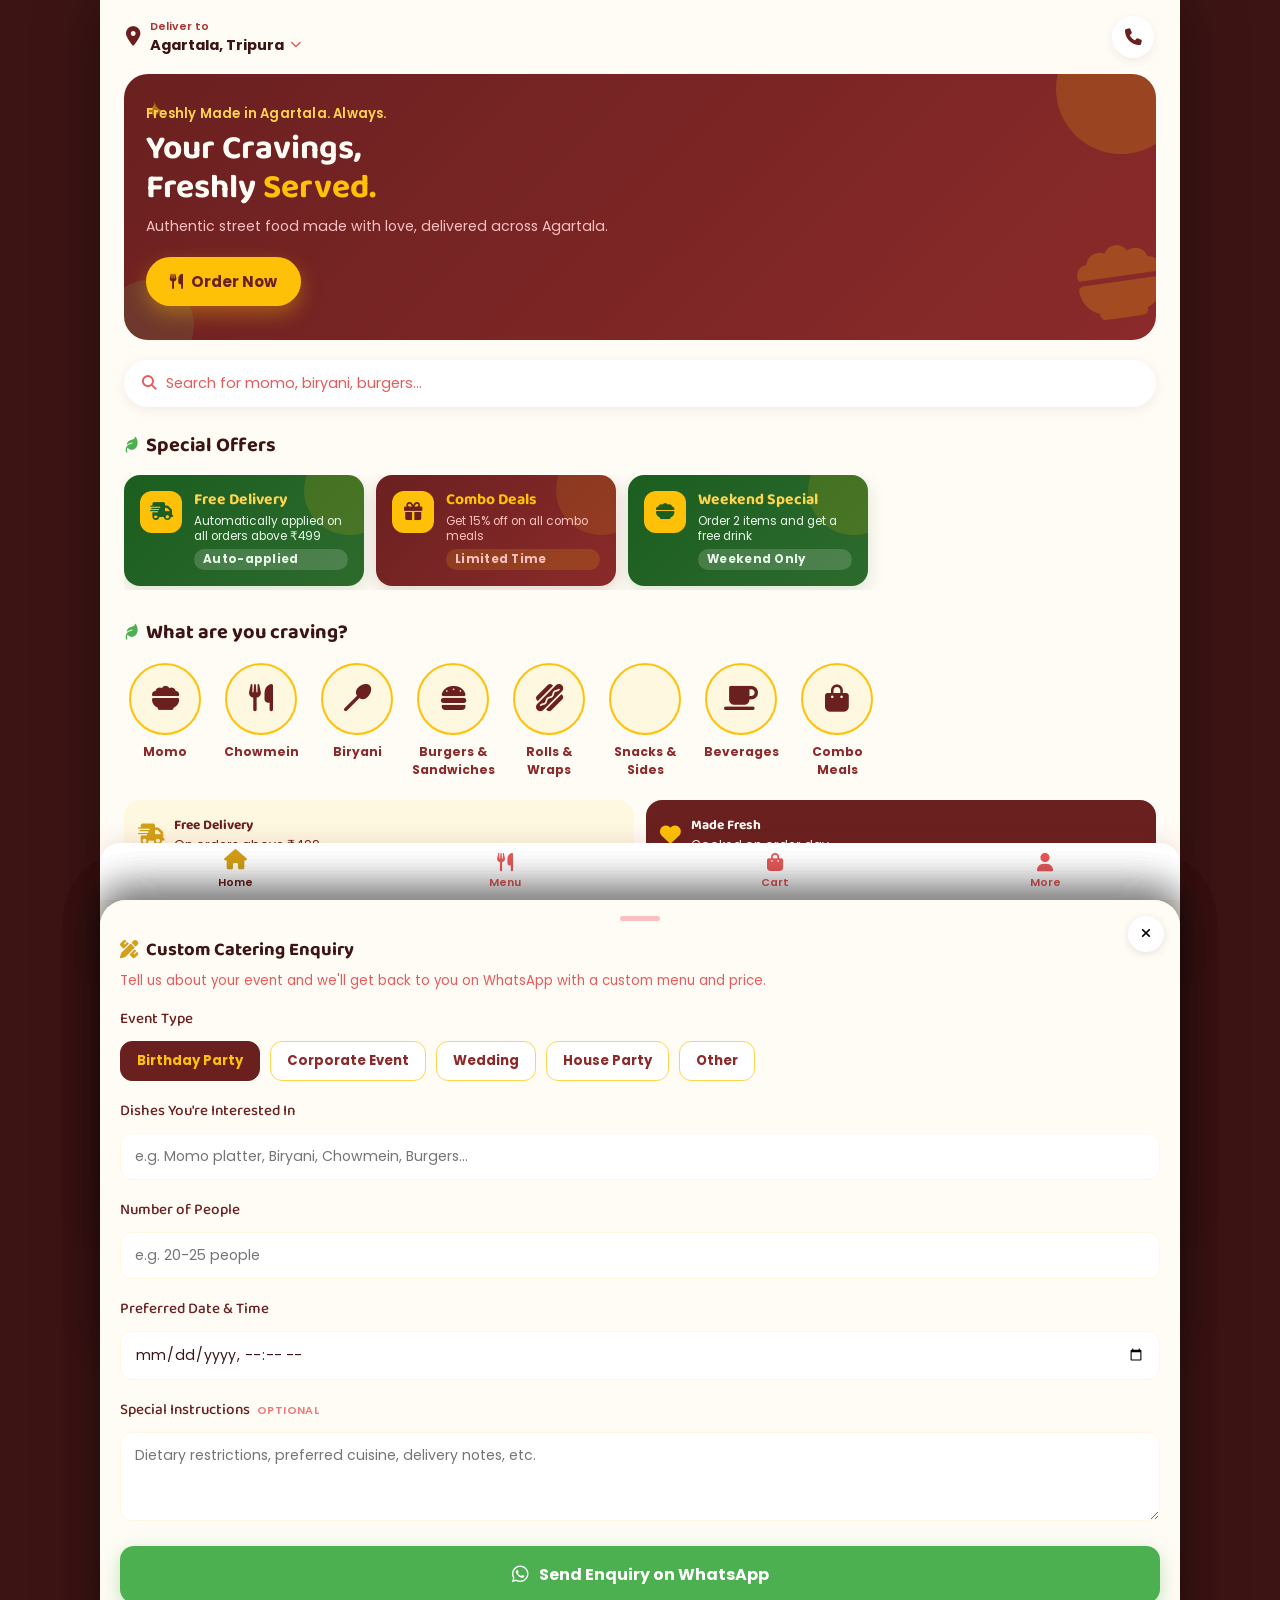
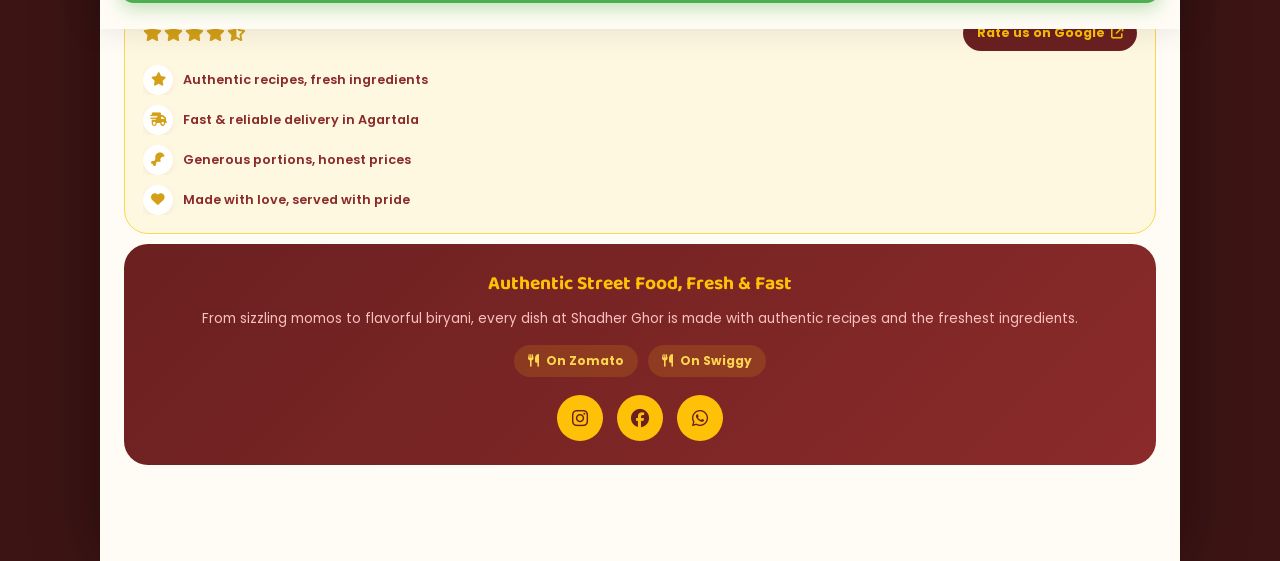
==== commit 1336d959: "Replace contents via Portway" ====
--- a/index.html
+++ b/index.html
@@ -16,13 +16,11 @@
 <meta name="apple-mobile-web-app-title" content="Shadher Ghor">
 <meta name="mobile-web-app-capable" content="yes">
 
-<!-- Fonts -->
-<link rel="preconnect" href="https://fonts.googleapis.com">
-<link rel="preconnect" href="https://fonts.gstatic.com" crossorigin>
-<link href="https://fonts.googleapis.com/css2?family=Baloo+2:wght@500;600;700;800&family=Poppins:wght@400;500;600;700;800&display=swap" rel="stylesheet">
-
-<!-- Font Awesome -->
-<link rel="stylesheet" href="https://cdnjs.cloudflare.com/ajax/libs/font-awesome/6.5.2/css/all.min.css">
+<!-- Fonts (self-hosted for offline / PWA reliability) -->
+<link rel="stylesheet" href="assets/fonts/fonts.css">
+
+<!-- Font Awesome (self-hosted for offline / PWA reliability) -->
+<link rel="stylesheet" href="assets/fontawesome/css/all.min.css">
 
 <link rel="stylesheet" href="css/styles.css">
 </head>
@@ -159,9 +157,9 @@
   <!-- ---------- CATEGORY / MENU SCREEN ---------- -->
   <main id="screen-menu" class="screen">
     <header class="subbar">
-      <button class="icon-btn back-btn" data-back="screen-home"><i class="fa-solid fa-arrow-left"></i></button>
+      <button class="icon-btn back-btn" data-back="screen-home" aria-label="Back to home"><i class="fa-solid fa-arrow-left"></i></button>
       <h2 id="menuScreenTitle">All Items</h2>
-      <button class="icon-btn" id="openSearch2"><i class="fa-solid fa-magnifying-glass"></i></button>
+      <button class="icon-btn" id="openSearch2" aria-label="Search"><i class="fa-solid fa-magnifying-glass"></i></button>
     </header>
     <div class="cat-chip-row" id="chipRow"></div>
     <div class="product-list" id="productList"></div>
@@ -171,11 +169,11 @@
   <!-- ---------- SEARCH SCREEN ---------- -->
   <main id="screen-search" class="screen">
     <header class="subbar search-header">
-      <button class="icon-btn back-btn" data-back="screen-home"><i class="fa-solid fa-arrow-left"></i></button>
+      <button class="icon-btn back-btn" data-back="screen-home" aria-label="Back to home"><i class="fa-solid fa-arrow-left"></i></button>
       <div class="search-input-wrap">
         <i class="fa-solid fa-magnifying-glass"></i>
-        <input type="text" id="searchInput" placeholder="Search for momo, biryani, burgers..." autocomplete="off">
-        <i class="fa-solid fa-xmark search-clear" id="clearSearch"></i>
+        <input type="text" id="searchInput" name="searchInput" aria-label="Search menu" placeholder="Search for momo, biryani, burgers..." autocomplete="off">
+        <i class="fa-solid fa-xmark search-clear" id="clearSearch" role="button" tabindex="0" aria-label="Clear search"></i>
       </div>
     </header>
     <div class="product-list" id="searchResults"></div>
@@ -189,7 +187,7 @@
   <!-- ---------- CART / CHECKOUT SCREEN ---------- -->
   <main id="screen-cart" class="screen">
     <header class="subbar">
-      <button class="icon-btn back-btn" data-back="screen-home"><i class="fa-solid fa-arrow-left"></i></button>
+      <button class="icon-btn back-btn" data-back="screen-home" aria-label="Back to home"><i class="fa-solid fa-arrow-left"></i></button>
       <h2>Your Cart</h2>
       <button class="icon-btn danger" id="clearCartBtn" aria-label="Clear cart"><i class="fa-solid fa-trash"></i></button>
     </header>
@@ -206,7 +204,7 @@
 
       <div class="cart-block">
         <h3><i class="fa-solid fa-note-sticky"></i> Add a note for the chef</h3>
-        <textarea id="orderNote" placeholder="E.g. Extra spicy, no onions, make it mild..." rows="3"></textarea>
+        <textarea id="orderNote" name="orderNote" aria-label="Note for the chef" placeholder="E.g. Extra spicy, no onions, make it mild..." rows="3"></textarea>
       </div>
 
       <div class="cart-block">
@@ -219,7 +217,7 @@
           <button class="tip-chip" data-tip="100">₹100</button>
           <div class="tip-custom-wrap">
             <span>₹</span>
-            <input type="number" id="tipCustom" placeholder="Other" min="0">
+            <input type="number" id="tipCustom" name="tipCustom" inputmode="numeric" aria-label="Custom tip amount" placeholder="Other" min="0">
           </div>
         </div>
       </div>
@@ -253,7 +251,7 @@
   <!-- ---------- ORDER SUMMARY SCREEN ---------- -->
   <main id="screen-summary" class="screen">
     <header class="subbar">
-      <button class="icon-btn back-btn" data-back="screen-cart"><i class="fa-solid fa-arrow-left"></i></button>
+      <button class="icon-btn back-btn" data-back="screen-cart" aria-label="Back to cart"><i class="fa-solid fa-arrow-left"></i></button>
       <h2>Confirm Your Order</h2>
       <span></span>
     </header>
@@ -261,19 +259,19 @@
     <div class="summary-body">
       <div class="summary-block">
         <h3><i class="fa-solid fa-user"></i> Your Details</h3>
-        <label>Full Name *</label>
-        <input type="text" id="custName" placeholder="Enter your name" required>
-        <label>Phone Number *</label>
-        <input type="tel" id="custPhone" placeholder="10-digit mobile number" required maxlength="10">
-        <label>Delivery Address *</label>
-        <textarea id="custAddress" placeholder="House no, street, landmark, area..." rows="2" required></textarea>
+        <label for="custName">Full Name *</label>
+        <input type="text" id="custName" name="custName" placeholder="Enter your name" required autocomplete="name">
+        <label for="custPhone">Phone Number *</label>
+        <input type="tel" id="custPhone" name="custPhone" inputmode="numeric" pattern="[0-9]*" placeholder="10-digit mobile number" required maxlength="10" autocomplete="tel">
+        <label for="custAddress">Delivery Address *</label>
+        <textarea id="custAddress" name="custAddress" placeholder="House no, street, landmark, area..." rows="2" required></textarea>
         <button type="button" class="use-location-btn" id="useMyLocationBtn">
           <i class="fa-solid fa-location-crosshairs"></i> Use my current location
         </button>
-        <label>City / Pincode</label>
-        <input type="text" id="custCity" placeholder="City and pincode" value="Agartala, Tripura">
-        <label>Preferred Delivery Date &amp; Time</label>
-        <input type="text" id="custDateTime" placeholder="E.g. 6 Sept, Evening 5-7 PM">
+        <label for="custCity">City / Pincode</label>
+        <input type="text" id="custCity" name="custCity" placeholder="City and pincode" value="Agartala, Tripura" autocomplete="address-level2">
+        <label for="custDateTime">Preferred Delivery Date &amp; Time</label>
+        <input type="text" id="custDateTime" name="custDateTime" placeholder="E.g. 6 Sept, Evening 5-7 PM">
       </div>
 
       <div class="summary-block">
@@ -387,7 +385,7 @@
         </button>
       </div>
 
-      <p class="app-version">Shadher Ghor App &middot; Version 2.0</p>
+      <p class="app-version" id="appVersionLabel">Shadher Ghor App &middot; Version 1.5.0</p>
     </div>
     <div class="bottom-spacer"></div>
   </main>
@@ -441,7 +439,7 @@
     <span id="autoLocateLabel">Auto-detect my location</span>
   </button>
   <div class="loc-divider"><span>or type manually</span></div>
-  <input type="text" id="locationInput" placeholder="E.g. Krishna Nagar, Agartala, Tripura">
+  <input type="text" id="locationInput" name="locationInput" aria-label="Delivery location" placeholder="E.g. Krishna Nagar, Agartala, Tripura">
   <button class="btn-primary" id="saveLocationBtn">Save Location</button>
   <div class="loc-divider"><span>or</span></div>
   <a href="https://maps.app.goo.gl/qjv4cav9pDzmrN9o8" target="_blank" rel="noopener" class="map-open-btn">
@@ -483,8 +481,8 @@
   <p class="loc-desc">Tell us about your event and we'll get back to you on WhatsApp with a custom menu and price.</p>
 
   <div class="psheet-block">
-    <label>Event Type</label>
-    <div class="option-row" id="customOccasionOptions">
+    <span class="field-label" id="customOccasionLabel">Event Type</span>
+    <div class="option-row" id="customOccasionOptions" role="group" aria-labelledby="customOccasionLabel">
       <button type="button" class="option-chip active" data-occasion="Birthday Party">Birthday Party</button>
       <button type="button" class="option-chip" data-occasion="Corporate Event">Corporate Event</button>
       <button type="button" class="option-chip" data-occasion="Wedding">Wedding</button>
@@ -494,23 +492,23 @@
   </div>
 
   <div class="psheet-block">
-    <label>Dishes You're Interested In</label>
-    <input type="text" id="customTheme" class="text-field" placeholder="e.g. Momo platter, Biryani, Chowmein, Burgers...">
+    <label for="customTheme">Dishes You're Interested In</label>
+    <input type="text" id="customTheme" name="customTheme" class="text-field" placeholder="e.g. Momo platter, Biryani, Chowmein, Burgers...">
   </div>
 
   <div class="psheet-block">
-    <label>Number of People</label>
-    <input type="text" id="customSize" class="text-field" placeholder="e.g. 20-25 people">
+    <label for="customSize">Number of People</label>
+    <input type="text" id="customSize" name="customSize" class="text-field" placeholder="e.g. 20-25 people">
   </div>
 
   <div class="psheet-block">
-    <label>Preferred Date &amp; Time</label>
-    <input type="datetime-local" id="customDate" class="text-field">
+    <label for="customDate">Preferred Date &amp; Time</label>
+    <input type="datetime-local" id="customDate" name="customDate" class="text-field">
   </div>
 
   <div class="psheet-block">
-    <label>Special Instructions <span class="optional-tag">Optional</span></label>
-    <textarea id="customInstructions" class="text-field" rows="3" placeholder="Dietary restrictions, preferred cuisine, delivery notes, etc."></textarea>
+    <label for="customInstructions">Special Instructions <span class="optional-tag">Optional</span></label>
+    <textarea id="customInstructions" name="customInstructions" class="text-field" rows="3" placeholder="Dietary restrictions, preferred cuisine, delivery notes, etc."></textarea>
   </div>
 
   <button class="btn-whatsapp" id="sendCustomEnquiryBtn">
--- a/assets/fonts/fonts.css
+++ b/assets/fonts/fonts.css
@@ -0,0 +1,71 @@
+/* =========================================================
+   SHADHER GHOR - SELF-HOSTED FONTS
+   Baloo 2 (display) + Poppins (body). Self-hosted so the app
+   never depends on an external fonts CDN and works fully
+   offline once installed as a PWA.
+   ========================================================= */
+
+@font-face {
+  font-family: "Baloo 2";
+  font-style: normal;
+  font-weight: 500;
+  font-display: swap;
+  src: url("baloo-2-latin-500-normal.woff2") format("woff2");
+}
+@font-face {
+  font-family: "Baloo 2";
+  font-style: normal;
+  font-weight: 600;
+  font-display: swap;
+  src: url("baloo-2-latin-600-normal.woff2") format("woff2");
+}
+@font-face {
+  font-family: "Baloo 2";
+  font-style: normal;
+  font-weight: 700;
+  font-display: swap;
+  src: url("baloo-2-latin-700-normal.woff2") format("woff2");
+}
+@font-face {
+  font-family: "Baloo 2";
+  font-style: normal;
+  font-weight: 800;
+  font-display: swap;
+  src: url("baloo-2-latin-800-normal.woff2") format("woff2");
+}
+
+@font-face {
+  font-family: "Poppins";
+  font-style: normal;
+  font-weight: 400;
+  font-display: swap;
+  src: url("poppins-latin-400-normal.woff2") format("woff2");
+}
+@font-face {
+  font-family: "Poppins";
+  font-style: normal;
+  font-weight: 500;
+  font-display: swap;
+  src: url("poppins-latin-500-normal.woff2") format("woff2");
+}
+@font-face {
+  font-family: "Poppins";
+  font-style: normal;
+  font-weight: 600;
+  font-display: swap;
+  src: url("poppins-latin-600-normal.woff2") format("woff2");
+}
+@font-face {
+  font-family: "Poppins";
+  font-style: normal;
+  font-weight: 700;
+  font-display: swap;
+  src: url("poppins-latin-700-normal.woff2") format("woff2");
+}
+@font-face {
+  font-family: "Poppins";
+  font-style: normal;
+  font-weight: 800;
+  font-display: swap;
+  src: url("poppins-latin-800-normal.woff2") format("woff2");
+}
--- a/css/styles.css
+++ b/css/styles.css
@@ -44,8 +44,8 @@
   --shadow-red: rgba(107, 32, 32, 0.18);
   --shadow-green: rgba(27, 94, 32, 0.15);
 
-  --font-display: "Baloo 2", "Comic Sans MS", cursive;
-  --font-body: "Poppins", sans-serif;
+  --font-display: "Baloo 2", ui-rounded, "SF Pro Rounded", "Segoe UI", Tahoma, sans-serif;
+  --font-body: "Poppins", "Segoe UI", system-ui, -apple-system, sans-serif;
 
   --radius-lg: 24px;
   --radius-md: 16px;
@@ -227,8 +227,12 @@
   flex: 1; min-width: 0; width: 100%; border: none; outline: none;
   background: transparent; font-size: 0.92rem; color: var(--red-950);
 }
-.search-clear { color: var(--red-500); cursor: pointer; display: none; flex-shrink: 0; }
-.search-input-wrap input:not(:placeholder-shown) ~ .search-clear { display: block; }
+.search-clear {
+  color: var(--red-500); cursor: pointer; display: none; flex-shrink: 0;
+  width: 22px; height: 22px; align-items: center; justify-content: center;
+  border-radius: 50%; font-size: 0.85rem;
+}
+.search-input-wrap input:not(:placeholder-shown) ~ .search-clear { display: flex; }
 
 /* =========================== HERO =========================== */
 .hero {
@@ -276,8 +280,12 @@
 
 /* =========================== SECTIONS =========================== */
 .section { padding: 22px var(--content-pad) 4px; }
-.section-head { display: flex; align-items: baseline; justify-content: space-between; margin-bottom: 14px; }
-.section-head h2 { font-size: 1.25rem; }
+.section-head { display: flex; align-items: baseline; justify-content: space-between; margin-bottom: 14px; gap: 10px; }
+.section-head h2 { font-size: 1.25rem; display: flex; align-items: center; gap: 8px; }
+.section-head h2::before {
+  content: '\f06c'; font-family: "Font Awesome 6 Free"; font-weight: 900; font-size: 0.72em;
+  color: var(--green-500); flex-shrink: 0; transform: rotate(-18deg); display: inline-block;
+}
 .section-sub { font-size: 0.8rem; color: var(--red-500); font-weight: 600; }
 
 /* Category scroll (home) */
@@ -329,6 +337,15 @@
   display: inline-block; margin-top: 8px; background: rgba(255,193,7,0.16); color: var(--gold-400);
   font-size: 0.62rem; font-weight: 700; padding: 3px 9px; border-radius: 999px; letter-spacing: 0.3px;
 }
+.offer-card--green {
+  background: linear-gradient(135deg, var(--green-800), var(--green-700));
+  box-shadow: 0 6px 18px var(--shadow-green);
+}
+.offer-card--green::after { background: var(--gold-500); opacity: 0.14; }
+.offer-card--green .offer-icon { background: var(--gold-500); color: var(--green-800); }
+.offer-card--green .offer-body strong { color: var(--gold-400); }
+.offer-card--green .offer-body span { color: var(--green-100); }
+.offer-card--green .offer-tag { background: rgba(255,255,255,0.16); color: var(--green-100); }
 
 /* Reviews / trust strip */
 .reviews-section { padding-top: 8px; }
@@ -391,7 +408,11 @@
   display: flex; align-items: center; justify-content: center; color: var(--red-900); font-size: 2.2rem;
   overflow: hidden;
 }
-.product-img i { opacity: 0.78; transition: transform 0.25s ease; }
+.product-img::before {
+  content: ''; position: absolute; width: 74%; height: 74%; border-radius: 50%;
+  background: radial-gradient(circle, rgba(255,255,255,0.55) 0%, rgba(255,255,255,0) 72%);
+}
+.product-img i { position: relative; opacity: 0.82; transition: transform 0.25s ease; filter: drop-shadow(0 2px 3px rgba(107,32,32,0.15)); }
 .product-card:active .product-img i { transform: scale(1.12) rotate(-4deg); }
 .product-badge {
   position: absolute; top: 8px; left: 8px; background: var(--red-900); color: var(--gold-500);
@@ -457,6 +478,11 @@
   flex-shrink: 0; display: flex; align-items: center; justify-content: center; color: var(--red-900); font-size: 1.8rem;
   position: relative; overflow: hidden;
 }
+.product-row-img::before {
+  content: ''; position: absolute; width: 72%; height: 72%; border-radius: 50%;
+  background: radial-gradient(circle, rgba(255,255,255,0.5) 0%, rgba(255,255,255,0) 72%);
+}
+.product-row-img i { position: relative; filter: drop-shadow(0 2px 3px rgba(107,32,32,0.12)); }
 .product-row-body { flex: 1; display: flex; flex-direction: column; min-width: 0; }
 .product-row-top { display: flex; justify-content: space-between; gap: 8px; }
 .product-row-name { font-weight: 700; font-size: 0.94rem; }
@@ -584,14 +610,20 @@
   box-shadow: 0 2px 8px rgba(0,0,0,0.1);
 }
 .product-sheet-img {
-  width: 100%; aspect-ratio: 16/10; border-radius: var(--radius-md); background: var(--gold-100);
-  display: flex; align-items: center; justify-content: center; font-size: 3.4rem; color: var(--gold-600);
+  width: 100%; aspect-ratio: 16/10; border-radius: var(--radius-md);
+  background: linear-gradient(145deg, var(--gold-100), var(--gold-400) 140%); position: relative;
+  display: flex; align-items: center; justify-content: center; font-size: 3.4rem; color: var(--red-900);
   margin-bottom: 16px; overflow: hidden;
 }
+.product-sheet-img::before {
+  content: ''; position: absolute; width: 60%; height: 60%; border-radius: 50%;
+  background: radial-gradient(circle, rgba(255,255,255,0.55) 0%, rgba(255,255,255,0) 72%);
+}
+.product-sheet-img i { position: relative; filter: drop-shadow(0 3px 5px rgba(107,32,32,0.15)); }
 .product-sheet-body h2 { font-size: 1.35rem; margin-bottom: 6px; }
 .product-sheet-desc { font-size: 0.87rem; color: var(--red-700); line-height: 1.5; margin-bottom: 16px; }
 .psheet-block { margin-bottom: 18px; }
-.psheet-block > label { font-family: var(--font-display); font-size: 0.95rem; display: block; margin-bottom: 10px; color: var(--red-900); }
+.psheet-block > label, .field-label { font-family: var(--font-display); font-size: 0.95rem; display: block; margin-bottom: 10px; color: var(--red-900); }
 .optional-tag { font-family: var(--font-body); font-size: 0.68rem; font-weight: 600; color: var(--red-400); text-transform: uppercase; letter-spacing: 0.4px; margin-left: 4px; }
 .text-field {
   width: 100%; background: var(--white); border: 1.6px solid var(--gold-100);
@@ -779,12 +811,10 @@
   background: var(--white); padding: 14px 16px calc(14px + env(safe-area-inset-bottom, 0));
   box-shadow: 0 -6px 20px rgba(107,32,32,0.1); z-index: 210;
 }
-body:has(#screen-summary.active) .bottom-nav,
-body:has(#screen-summary.active) .float-cart,
-body:has(#screen-success.active) .bottom-nav,
-body:has(#screen-success.active) .float-cart {
-  display: none !important;
-}
+/* Bottom nav / float cart are hidden on the summary & success screens by
+   the .force-hidden class toggled in showScreen() (js/app.js) — kept in one
+   place rather than duplicated here via :has(), which isn't supported on
+   older Android WebViews. */
 .btn-whatsapp {
   width: 100%; background: var(--green-500); color: white; font-weight: 700; font-size: 1rem;
   padding: 16px; border-radius: 14px; display: flex; align-items: center; justify-content: center; gap: 10px;
@@ -849,6 +879,7 @@
   white-space: nowrap; max-width: calc(100vw - 40px); overflow: hidden; text-overflow: ellipsis;
 }
 .toast.show { opacity: 1; transform: translateX(-50%) translateY(0); }
+.toast.update-toast { white-space: normal; max-width: min(92vw, 340px); text-align: center; pointer-events: auto; }
 
 /* =========================== UTIL =========================== */
 .hidden { display: none !important; }
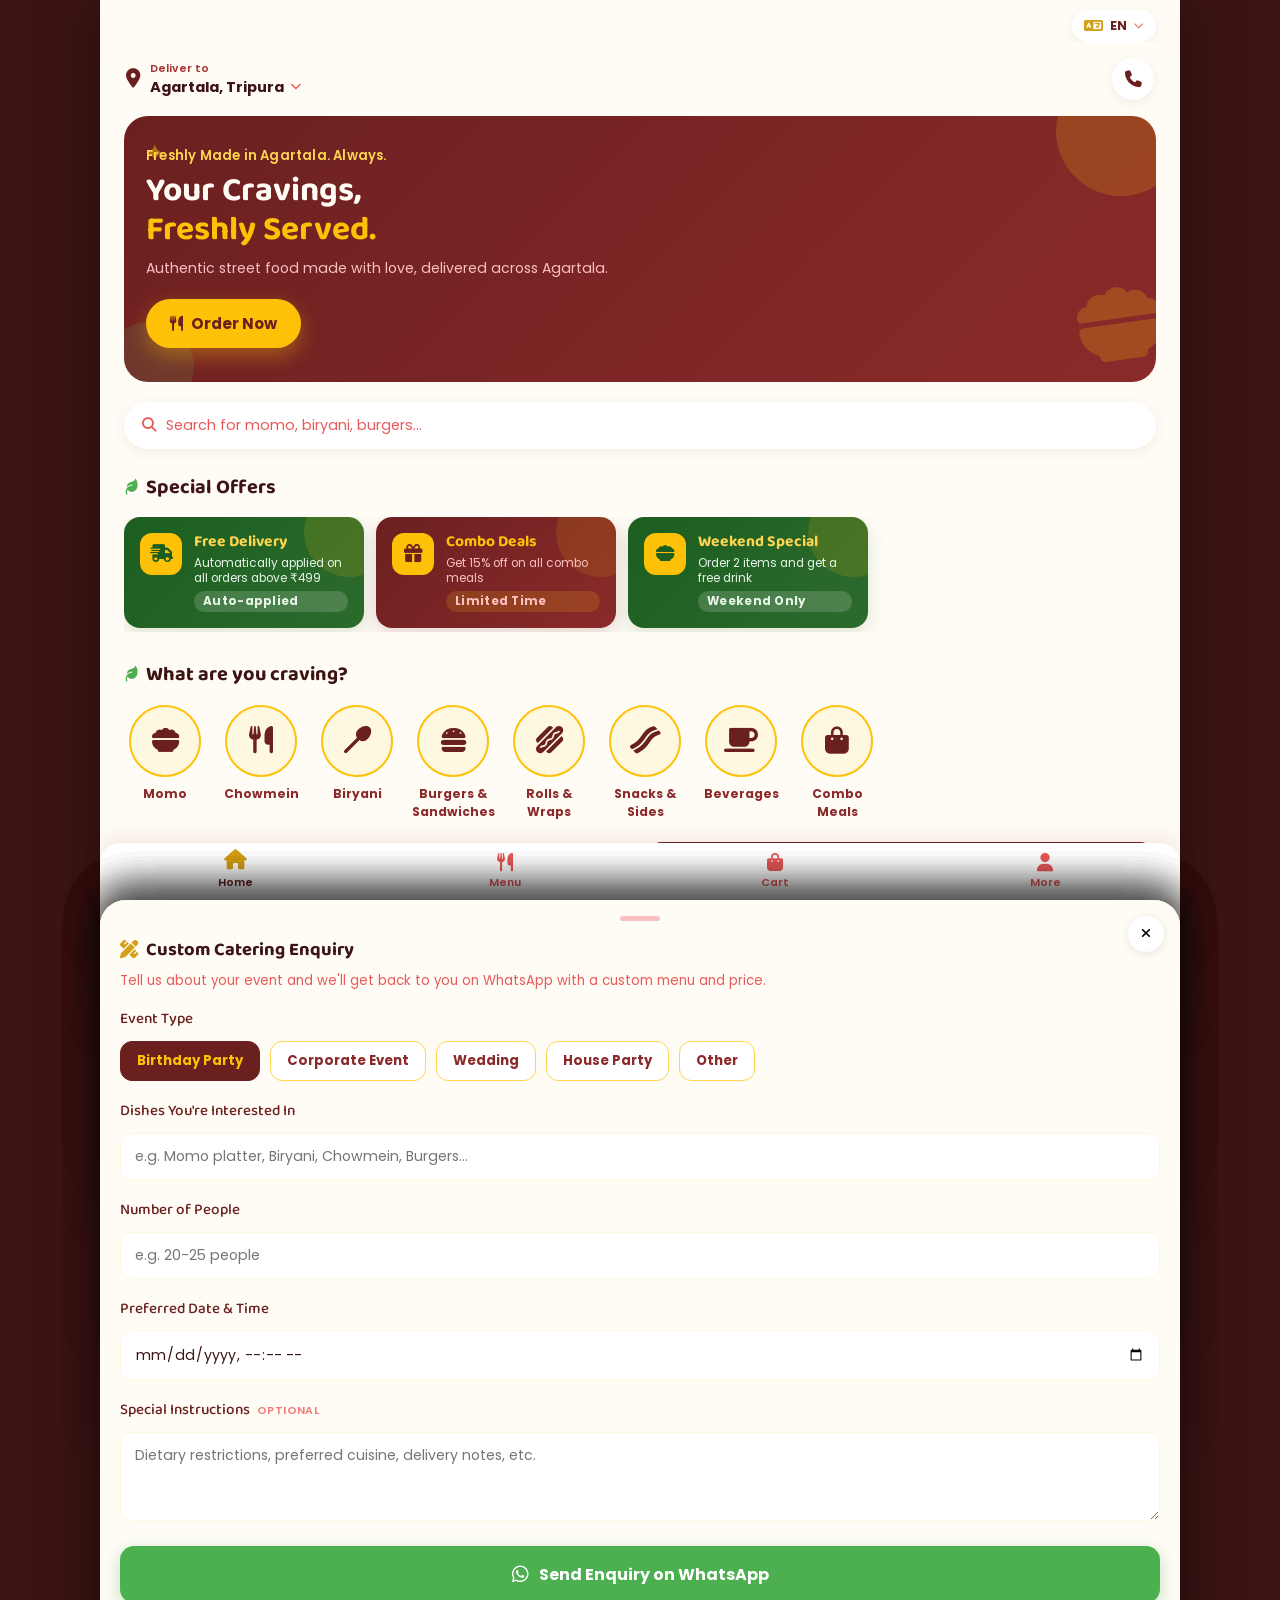
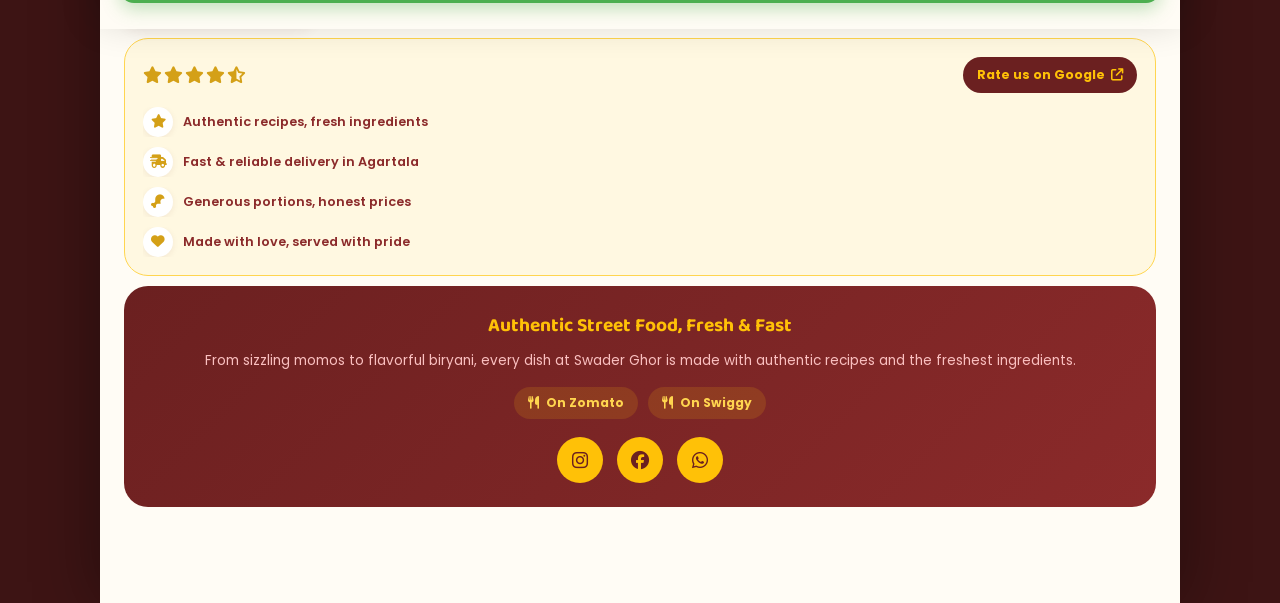
==== commit 54804aec: "Replace contents via Portway" ====
--- a/index.html
+++ b/index.html
@@ -3,8 +3,8 @@
 <head>
 <meta charset="UTF-8">
 <meta name="viewport" content="width=device-width, initial-scale=1.0, viewport-fit=cover">
-<title>Shadher Ghor - Order Food Online in Agartala</title>
-<meta name="description" content="Order delicious momo, chowmein, biryani, burgers and more online from Shadher Ghor, Agartala. Authentic street food delivered fresh.">
+<title>Swader Ghor - Order Food Online in Agartala</title>
+<meta name="description" content="Order delicious momo, chowmein, biryani, burgers and more online from Swader Ghor, Agartala. Authentic street food delivered fresh.">
 <meta name="theme-color" content="#6B2020">
 
 <!-- PWA -->
@@ -13,7 +13,7 @@
 <link rel="apple-touch-icon" href="assets/icons/icon-192.png">
 <meta name="apple-mobile-web-app-capable" content="yes">
 <meta name="apple-mobile-web-app-status-bar-style" content="black-translucent">
-<meta name="apple-mobile-web-app-title" content="Shadher Ghor">
+<meta name="apple-mobile-web-app-title" content="Swader Ghor">
 <meta name="mobile-web-app-capable" content="yes">
 
 <!-- Fonts (self-hosted for offline / PWA reliability) -->
@@ -31,8 +31,8 @@
   <div class="splash-blob blob1"></div>
   <div class="splash-blob blob2"></div>
   <div class="splash-logo-wrap">
-    <div class="splash-logo"><img src="assets/icons/icon-192.png" alt="Shadher Ghor logo"></div>
-    <h1 class="splash-title">Shadher<span class="amp">Ghor</span></h1>
+    <div class="splash-logo"><img src="assets/icons/icon-192.png" alt="Swader Ghor logo"></div>
+    <h1 class="splash-title">Swader<span class="amp">Ghor</span></h1>
     <p class="splash-tag">Authentic street food, fresh & fast</p>
   </div>
   <div class="splash-loader"><span></span><span></span><span></span></div>
@@ -42,7 +42,7 @@
 <div id="installBanner" class="install-banner hidden">
   <div class="install-icon"><img src="assets/icons/icon-96.png" alt=""></div>
   <div class="install-text">
-    <strong>Install Shadher Ghor</strong>
+    <strong>Install Swader Ghor</strong>
     <span>Add to home screen for the full app experience</span>
   </div>
   <button id="installBtn" class="btn-install">Install</button>
@@ -54,12 +54,20 @@
 
   <!-- ---------- HOME SCREEN ---------- -->
   <main id="screen-home" class="screen active">
+
+    <div class="lang-strip">
+      <button class="lang-switch-btn" id="openLanguageSheet" aria-label="Change language">
+        <i class="fa-solid fa-language"></i>
+        <span id="langSwitchLabel">EN</span>
+        <i class="fa-solid fa-chevron-down lang-chevron"></i>
+      </button>
+    </div>
 
     <header class="topbar">
       <div class="topbar-loc" id="openLocationSheet">
         <i class="fa-solid fa-location-dot loc-pin"></i>
         <div class="topbar-loc-text">
-          <span class="loc-label">Deliver to</span>
+          <span class="loc-label" data-i18n="deliverTo">Deliver to</span>
           <span class="loc-value" id="currentLocation">Agartala, Tripura <i class="fa-solid fa-chevron-down"></i></span>
         </div>
       </div>
@@ -73,11 +81,11 @@
       <div class="hero-decor hd2"></div>
       <div class="hero-decor hd3">✦</div>
       <div class="hero-content">
-        <p class="hero-eyebrow">Freshly Made in Agartala. Always.</p>
-        <h1 class="hero-title">Your Cravings,<br>Freshly <span class="script">Served.</span></h1>
-        <p class="hero-sub">Authentic street food made with love, delivered across Agartala.</p>
+        <p class="hero-eyebrow" data-i18n="heroEyebrow">Freshly Made in Agartala. Always.</p>
+        <h1 class="hero-title"><span data-i18n="heroTitle1">Your Cravings,</span><br><span class="script" data-i18n="heroTitle2">Freshly Served.</span></h1>
+        <p class="hero-sub" data-i18n="heroSub">Authentic street food made with love, delivered across Agartala.</p>
         <button class="hero-cta" id="heroShopBtn">
-          <i class="fa-solid fa-utensils"></i> Order Now
+          <i class="fa-solid fa-utensils"></i> <span data-i18n="orderNow">Order Now</span>
         </button>
       </div>
       <div class="hero-food-icon"><i class="fa-solid fa-bowl-food"></i></div>
@@ -85,20 +93,20 @@
 
     <div class="search-bar" id="openSearch">
       <i class="fa-solid fa-magnifying-glass"></i>
-      <span>Search for momo, biryani, burgers...</span>
+      <span data-i18n="searchPlaceholder">Search for momo, biryani, burgers...</span>
     </div>
 
     <!-- Offers / Special day strip -->
     <section class="section offers-section">
       <div class="section-head">
-        <h2>Special Offers</h2>
+        <h2 data-i18n="specialOffers">Special Offers</h2>
       </div>
       <div class="offers-scroll" id="offersScroll"></div>
     </section>
 
     <section class="section">
       <div class="section-head">
-        <h2>What are you craving?</h2>
+        <h2 data-i18n="craving">What are you craving?</h2>
       </div>
       <div class="cat-scroll" id="categoryScroll"></div>
     </section>
@@ -106,17 +114,17 @@
     <section class="section promo-strip">
       <div class="promo-card promo-a">
         <i class="fa-solid fa-truck-fast"></i>
-        <div><strong>Free Delivery</strong><span>On orders above ₹499</span></div>
+        <div><strong data-i18n="freeDelivery">Free Delivery</strong><span data-i18n="freeDeliverySub">On orders above ₹499</span></div>
       </div>
       <div class="promo-card promo-b">
         <i class="fa-solid fa-heart"></i>
-        <div><strong>Made Fresh</strong><span>Cooked on order day</span></div>
+        <div><strong data-i18n="madeFresh">Made Fresh</strong><span data-i18n="madeFreshSub">Cooked on order day</span></div>
       </div>
     </section>
 
     <section class="section">
       <div class="section-head">
-        <h2 id="menuHeading">Bestsellers</h2>
+        <h2 id="menuHeading" data-i18n="bestsellers">Bestsellers</h2>
         <span class="section-sub" id="menuCount"></span>
       </div>
       <div class="product-grid" id="productGrid"></div>
@@ -129,7 +137,7 @@
           <div class="review-stars">
             <i class="fa-solid fa-star"></i><i class="fa-solid fa-star"></i><i class="fa-solid fa-star"></i><i class="fa-solid fa-star"></i><i class="fa-solid fa-star-half-stroke"></i>
           </div>
-          <a href="https://maps.app.goo.gl/qjv4cav9pDzmrN9o8" target="_blank" rel="noopener" class="review-cta" id="rateUsBtn">Rate us on Google <i class="fa-solid fa-arrow-up-right-from-square"></i></a>
+          <a href="https://maps.app.goo.gl/qjv4cav9pDzmrN9o8" target="_blank" rel="noopener" class="review-cta" id="rateUsBtn"><span data-i18n="rateUs">Rate us on Google</span> <i class="fa-solid fa-arrow-up-right-from-square"></i></a>
         </div>
         <div class="review-highlights" id="reviewHighlights"></div>
       </div>
@@ -137,15 +145,15 @@
 
     <section class="section about-strip">
       <div class="about-card">
-        <h3>Authentic Street Food, Fresh & Fast</h3>
-        <p>From sizzling momos to flavorful biryani, every dish at Shadher Ghor is made with authentic recipes and the freshest ingredients.</p>
+        <h3 data-i18n="aboutTitle">Authentic Street Food, Fresh & Fast</h3>
+        <p data-i18n="aboutBody">From sizzling momos to flavorful biryani, every dish at Swader Ghor is made with authentic recipes and the freshest ingredients.</p>
         <div class="about-partners">
           <span class="partner-chip"><i class="fa-solid fa-utensils"></i> On Zomato</span>
           <span class="partner-chip"><i class="fa-solid fa-utensils"></i> On Swiggy</span>
         </div>
         <div class="about-socials">
-          <a href="https://www.instagram.com/shadherghor" target="_blank" rel="noopener" aria-label="Instagram"><i class="fa-brands fa-instagram"></i></a>
-          <a href="https://www.facebook.com/shadherghor" target="_blank" rel="noopener" aria-label="Facebook"><i class="fa-brands fa-facebook"></i></a>
+          <a href="https://www.instagram.com/swaderghor" target="_blank" rel="noopener" aria-label="Instagram"><i class="fa-brands fa-instagram"></i></a>
+          <a href="https://www.facebook.com/swaderghor" target="_blank" rel="noopener" aria-label="Facebook"><i class="fa-brands fa-facebook"></i></a>
           <a href="https://wa.me/918794398516" target="_blank" rel="noopener" aria-label="WhatsApp"><i class="fa-brands fa-whatsapp"></i></a>
         </div>
       </div>
@@ -188,27 +196,27 @@
   <main id="screen-cart" class="screen">
     <header class="subbar">
       <button class="icon-btn back-btn" data-back="screen-home" aria-label="Back to home"><i class="fa-solid fa-arrow-left"></i></button>
-      <h2>Your Cart</h2>
+      <h2 data-i18n="yourCart">Your Cart</h2>
       <button class="icon-btn danger" id="clearCartBtn" aria-label="Clear cart"><i class="fa-solid fa-trash"></i></button>
     </header>
 
     <div id="cartEmptyState" class="cart-empty hidden">
       <i class="fa-solid fa-bowl-food"></i>
-      <h3>Your cart feels light</h3>
-      <p>Add some delicious food items to get started</p>
-      <button class="btn-primary" data-back="screen-home">Browse Menu</button>
+      <h3 data-i18n="cartEmptyTitle">Your cart feels light</h3>
+      <p data-i18n="cartEmptySub">Add some delicious food items to get started</p>
+      <button class="btn-primary" data-back="screen-home" data-i18n="browseMenu">Browse Menu</button>
     </div>
 
     <div id="cartContent" class="cart-content hidden">
       <div class="cart-items" id="cartItems"></div>
 
       <div class="cart-block">
-        <h3><i class="fa-solid fa-note-sticky"></i> Add a note for the chef</h3>
+        <h3><i class="fa-solid fa-note-sticky"></i> <span data-i18n="addNote">Add a note for the chef</span></h3>
         <textarea id="orderNote" name="orderNote" aria-label="Note for the chef" placeholder="E.g. Extra spicy, no onions, make it mild..." rows="3"></textarea>
       </div>
 
       <div class="cart-block">
-        <h3><i class="fa-solid fa-mug-hot"></i> Add a tip for our chefs</h3>
+        <h3><i class="fa-solid fa-mug-hot"></i> <span data-i18n="addTip">Add a tip for our chefs</span></h3>
         <p class="tip-sub">100% of your tip goes directly to the kitchen team</p>
         <div class="tip-row" id="tipRow">
           <button class="tip-chip active" data-tip="0">No tip</button>
@@ -223,21 +231,21 @@
       </div>
 
       <div class="cart-block bill-block">
-        <h3><i class="fa-solid fa-receipt"></i> Bill Details</h3>
-        <div class="bill-row"><span>Item Total</span><span id="billItemTotal">₹0</span></div>
-        <div class="bill-row"><span>Delivery Fee</span><span id="billDelivery">₹0</span></div>
+        <h3><i class="fa-solid fa-receipt"></i> <span data-i18n="billDetails">Bill Details</span></h3>
+        <div class="bill-row"><span data-i18n="itemTotal">Item Total</span><span id="billItemTotal">₹0</span></div>
+        <div class="bill-row"><span data-i18n="deliveryFee">Delivery Fee</span><span id="billDelivery">₹0</span></div>
         <div class="bill-row" id="billTipRow" style="display:none;"><span>Tip for Chefs</span><span id="billTip">₹0</span></div>
         <div class="bill-row discount-row" id="billDiscountRow" style="display:none;"><span>Free Delivery Discount</span><span id="billDiscount">-₹0</span></div>
         <div class="bill-divider"></div>
-        <div class="bill-row bill-total"><span>To Pay</span><span id="billGrandTotal">₹0</span></div>
+        <div class="bill-row bill-total"><span data-i18n="toPay">To Pay</span><span id="billGrandTotal">₹0</span></div>
         <p class="bill-note" id="freeDeliveryNote"></p>
       </div>
 
       <div class="cart-block">
-        <h3><i class="fa-solid fa-credit-card"></i> Payment Method</h3>
+        <h3><i class="fa-solid fa-credit-card"></i> <span data-i18n="paymentMethod">Payment Method</span></h3>
         <div class="pay-row" id="payRow">
-          <button class="pay-chip active" data-pay="Cash on Delivery"><i class="fa-solid fa-money-bill-wave"></i> Cash on Delivery</button>
-          <button class="pay-chip" data-pay="UPI / Online (pay on delivery link)"><i class="fa-solid fa-mobile-screen-button"></i> UPI Payment</button>
+          <button class="pay-chip active" data-pay="Cash on Delivery"><i class="fa-solid fa-money-bill-wave"></i> <span data-i18n="cashOnDelivery">Cash on Delivery</span></button>
+          <button class="pay-chip" data-pay="UPI / Online (pay on delivery link)"><i class="fa-solid fa-mobile-screen-button"></i> <span data-i18n="upiPayment">UPI Payment</span></button>
         </div>
       </div>
 
@@ -252,21 +260,21 @@
   <main id="screen-summary" class="screen">
     <header class="subbar">
       <button class="icon-btn back-btn" data-back="screen-cart" aria-label="Back to cart"><i class="fa-solid fa-arrow-left"></i></button>
-      <h2>Confirm Your Order</h2>
+      <h2 data-i18n="confirmOrder">Confirm Your Order</h2>
       <span></span>
     </header>
 
     <div class="summary-body">
       <div class="summary-block">
-        <h3><i class="fa-solid fa-user"></i> Your Details</h3>
-        <label for="custName">Full Name *</label>
+        <h3><i class="fa-solid fa-user"></i> <span data-i18n="yourDetails">Your Details</span></h3>
+        <label for="custName" data-i18n="fullName">Full Name *</label>
         <input type="text" id="custName" name="custName" placeholder="Enter your name" required autocomplete="name">
-        <label for="custPhone">Phone Number *</label>
+        <label for="custPhone" data-i18n="phoneNumber">Phone Number *</label>
         <input type="tel" id="custPhone" name="custPhone" inputmode="numeric" pattern="[0-9]*" placeholder="10-digit mobile number" required maxlength="10" autocomplete="tel">
-        <label for="custAddress">Delivery Address *</label>
+        <label for="custAddress" data-i18n="deliveryAddress">Delivery Address *</label>
         <textarea id="custAddress" name="custAddress" placeholder="House no, street, landmark, area..." rows="2" required></textarea>
         <button type="button" class="use-location-btn" id="useMyLocationBtn">
-          <i class="fa-solid fa-location-crosshairs"></i> Use my current location
+          <i class="fa-solid fa-location-crosshairs"></i> <span data-i18n="useMyLocation">Use my current location</span>
         </button>
         <label for="custCity">City / Pincode</label>
         <input type="text" id="custCity" name="custCity" placeholder="City and pincode" value="Agartala, Tripura" autocomplete="address-level2">
@@ -307,7 +315,7 @@
 
     <div class="summary-footer">
       <button class="btn-whatsapp" id="sendWhatsappBtn">
-        <i class="fa-brands fa-whatsapp"></i> Send Order on WhatsApp
+        <i class="fa-brands fa-whatsapp"></i> <span data-i18n="sendOrderWhatsapp">Send Order on WhatsApp</span>
       </button>
     </div>
   </main>
@@ -316,11 +324,11 @@
   <main id="screen-success" class="screen">
     <div class="success-body">
       <div class="success-icon"><i class="fa-solid fa-check"></i></div>
-      <h2>Order Sent!</h2>
+      <h2 data-i18n="orderSent">Order Sent!</h2>
       <p>Your order details have been prepared. Please tap send in WhatsApp to complete your order, our team will confirm shortly.</p>
       <div class="success-actions">
-        <button class="btn-primary" id="backHomeBtn">Back to Home</button>
-        <a href="https://wa.me/918794398516" target="_blank" rel="noopener" class="btn-whatsapp-outline"><i class="fa-brands fa-whatsapp"></i> Chat With Us</a>
+        <button class="btn-primary" id="backHomeBtn" data-i18n="backHome">Back to Home</button>
+        <a href="https://wa.me/918794398516" target="_blank" rel="noopener" class="btn-whatsapp-outline"><i class="fa-brands fa-whatsapp"></i> <span data-i18n="chatWithUs">Chat With Us</span></a>
       </div>
     </div>
   </main>
@@ -328,13 +336,13 @@
   <!-- ---------- PROFILE / MORE SCREEN ---------- -->
   <main id="screen-more" class="screen">
     <header class="subbar">
-      <h2>Shadher Ghor</h2>
+      <h2>Swader Ghor</h2>
       <span></span>
     </header>
     <div class="more-body">
       <div class="more-profile-card">
-        <div class="more-logo"><img src="assets/icons/icon-192.png" alt="Shadher Ghor logo"></div>
-        <h3>Shadher Ghor</h3>
+        <div class="more-logo"><img src="assets/icons/icon-192.png" alt="Swader Ghor logo"></div>
+        <h3>Swader Ghor</h3>
         <p>Authentic street food, fresh & fast</p>
         <div class="more-rating">
           <i class="fa-solid fa-star"></i><i class="fa-solid fa-star"></i><i class="fa-solid fa-star"></i><i class="fa-solid fa-star"></i><i class="fa-solid fa-star-half-stroke"></i>
@@ -363,14 +371,14 @@
           <div><strong>Rate Us on Google</strong><span>Tell others what you loved</span></div>
           <i class="fa-solid fa-chevron-right"></i>
         </a>
-        <a href="https://www.instagram.com/shadherghor" target="_blank" rel="noopener" class="more-item">
+        <a href="https://www.instagram.com/swaderghor" target="_blank" rel="noopener" class="more-item">
           <i class="fa-brands fa-instagram"></i>
-          <div><strong>Instagram</strong><span>@shadherghor</span></div>
-          <i class="fa-solid fa-chevron-right"></i>
-        </a>
-        <a href="https://www.facebook.com/shadherghor" target="_blank" rel="noopener" class="more-item">
+          <div><strong>Instagram</strong><span>@swaderghor</span></div>
+          <i class="fa-solid fa-chevron-right"></i>
+        </a>
+        <a href="https://www.facebook.com/swaderghor" target="_blank" rel="noopener" class="more-item">
           <i class="fa-brands fa-facebook"></i>
-          <div><strong>Facebook</strong><span>shadherghor</span></div>
+          <div><strong>Facebook</strong><span>swaderghor</span></div>
           <i class="fa-solid fa-chevron-right"></i>
         </a>
         <button class="more-item" id="moreCustomBtn">
@@ -385,7 +393,7 @@
         </button>
       </div>
 
-      <p class="app-version" id="appVersionLabel">Shadher Ghor App &middot; Version 1.5.0</p>
+      <p class="app-version" id="appVersionLabel">Swader Ghor App &middot; Version 2.0.0</p>
     </div>
     <div class="bottom-spacer"></div>
   </main>
@@ -393,17 +401,17 @@
   <!-- ---------- BOTTOM NAV ---------- -->
   <nav class="bottom-nav" id="bottomNav">
     <button class="nav-btn active" data-screen="screen-home">
-      <i class="fa-solid fa-house"></i><span>Home</span>
+      <i class="fa-solid fa-house"></i><span data-i18n="navHome">Home</span>
     </button>
     <button class="nav-btn" data-screen="screen-menu">
-      <i class="fa-solid fa-utensils"></i><span>Menu</span>
+      <i class="fa-solid fa-utensils"></i><span data-i18n="navMenu">Menu</span>
     </button>
     <button class="nav-btn" data-screen="screen-cart">
-      <i class="fa-solid fa-bag-shopping"></i><span>Cart</span>
+      <i class="fa-solid fa-bag-shopping"></i><span data-i18n="navCart">Cart</span>
       <span class="nav-badge hidden" id="navCartBadge">0</span>
     </button>
     <button class="nav-btn" data-screen="screen-more">
-      <i class="fa-solid fa-user"></i><span>More</span>
+      <i class="fa-solid fa-user"></i><span data-i18n="navMore">More</span>
     </button>
   </nav>
 
@@ -413,7 +421,7 @@
       <span class="float-cart-count" id="floatCartCount">0 items</span>
       <span class="float-cart-total" id="floatCartTotal">₹0</span>
     </div>
-    <button class="float-cart-btn" id="floatCartBtn">View Cart <i class="fa-solid fa-arrow-right"></i></button>
+    <button class="float-cart-btn" id="floatCartBtn"><span data-i18n="viewCart">View Cart</span> <i class="fa-solid fa-arrow-right"></i></button>
     <button class="float-cart-close" id="floatCartClose" aria-label="Dismiss"><i class="fa-solid fa-xmark"></i></button>
   </div>
 
@@ -463,13 +471,74 @@
     <a href="https://maps.app.goo.gl/qjv4cav9pDzmrN9o8" target="_blank" rel="noopener" class="contact-tile">
       <i class="fa-solid fa-map-location-dot"></i><span>Directions</span><small>Google Maps</small>
     </a>
-    <a href="https://www.instagram.com/shadherghor" target="_blank" rel="noopener" class="contact-tile">
+    <a href="https://www.instagram.com/swaderghor" target="_blank" rel="noopener" class="contact-tile">
       <i class="fa-brands fa-instagram"></i><span>Instagram</span><small>Follow us</small>
     </a>
-    <a href="https://www.facebook.com/shadherghor" target="_blank" rel="noopener" class="contact-tile">
+    <a href="https://www.facebook.com/swaderghor" target="_blank" rel="noopener" class="contact-tile">
       <i class="fa-brands fa-facebook"></i><span>Facebook</span><small>Follow us</small>
     </a>
   </div>
+</div>
+
+<!-- ===================== LANGUAGE SHEET ===================== -->
+<div class="sheet-backdrop" id="languageBackdrop"></div>
+<div class="sheet language-sheet" id="languageSheet">
+  <div class="sheet-handle"></div>
+  <button class="sheet-close" id="closeLanguageSheet"><i class="fa-solid fa-xmark"></i></button>
+  <h3><i class="fa-solid fa-language"></i> Language / ভাষা / भाषा</h3>
+  <p class="loc-desc">Choose your preferred language for the app</p>
+  <div class="language-list" id="languageList"></div>
+</div>
+
+<!-- ===================== CONFIRM SHEET (custom, replaces browser confirm()) ===================== -->
+<div class="sheet-backdrop" id="confirmBackdrop"></div>
+<div class="sheet confirm-sheet" id="confirmSheet">
+  <div class="sheet-handle"></div>
+  <div class="confirm-icon"><i class="fa-solid fa-triangle-exclamation" id="confirmIcon"></i></div>
+  <h3 class="confirm-title" id="confirmTitle">Are you sure?</h3>
+  <p class="loc-desc" id="confirmMessage">This action cannot be undone.</p>
+  <div class="confirm-actions">
+    <button class="btn-ghost" id="confirmCancelBtn">Cancel</button>
+    <button class="btn-danger" id="confirmOkBtn">Confirm</button>
+  </div>
+</div>
+
+<!-- ===================== UPI PAYMENT SHEET ===================== -->
+<div class="sheet-backdrop" id="upiBackdrop"></div>
+<div class="sheet upi-sheet" id="upiSheet">
+  <div class="sheet-handle"></div>
+  <button class="sheet-close" id="closeUpiSheet"><i class="fa-solid fa-xmark"></i></button>
+  <h3><i class="fa-solid fa-mobile-screen-button"></i> Pay via UPI</h3>
+  <p class="loc-desc">Scan the QR code or copy the UPI ID below to pay, then place your order &mdash; we'll confirm your payment on WhatsApp.</p>
+
+  <div class="upi-qr-wrap">
+    <div class="upi-qr-box" id="upiQrBox">
+      <i class="fa-solid fa-qrcode"></i>
+      <span>Demo QR &middot; Replace with real UPI QR</span>
+    </div>
+  </div>
+
+  <div class="copy-field">
+    <div class="copy-field-text">
+      <span class="copy-field-label">UPI ID</span>
+      <span class="copy-field-value" id="upiIdValue">swaderghor@upi</span>
+    </div>
+    <button class="copy-btn" id="copyUpiBtn" data-copy-target="upiIdValue" aria-label="Copy UPI ID">
+      <i class="fa-solid fa-copy"></i> Copy
+    </button>
+  </div>
+
+  <div class="copy-field">
+    <div class="copy-field-text">
+      <span class="copy-field-label">Phone Number</span>
+      <span class="copy-field-value" id="upiPhoneValue">+91 87943 98516</span>
+    </div>
+    <button class="copy-btn" id="copyPhoneBtn" data-copy-target="upiPhoneValue" aria-label="Copy phone number">
+      <i class="fa-solid fa-copy"></i> Copy
+    </button>
+  </div>
+
+  <button class="btn-primary" id="upiDoneBtn">Got it, Continue</button>
 </div>
 
 <!-- ===================== CUSTOM ENQUIRY SHEET ===================== -->
--- a/css/styles.css
+++ b/css/styles.css
@@ -948,4 +948,93 @@
   .hero-title { font-size: 1.6rem; }
   .product-grid { gap: 10px; }
   .section { padding-left: 12px; padding-right: 12px; }
-}+}
+/* =========================================================
+   LANGUAGE SWITCHER (top strip on home)
+   ========================================================= */
+.lang-strip {
+  display: flex; justify-content: flex-end;
+  padding: 10px var(--content-pad) 0;
+}
+.lang-switch-btn {
+  display: flex; align-items: center; gap: 7px;
+  background: var(--white); color: var(--red-900);
+  padding: 7px 12px; border-radius: 999px; font-size: 0.78rem; font-weight: 700;
+  box-shadow: 0 3px 10px rgba(107,32,32,0.08);
+  transition: transform 0.15s ease;
+}
+.lang-switch-btn:active { transform: scale(0.94); }
+.lang-switch-btn i.fa-language { font-size: 0.95rem; color: var(--gold-600); }
+.lang-switch-btn .lang-chevron { font-size: 0.62rem; color: var(--red-400); }
+
+.language-list { display: flex; flex-direction: column; gap: 10px; margin-top: 6px; }
+.language-option {
+  display: flex; align-items: center; justify-content: space-between; gap: 10px;
+  width: 100%; background: var(--white); border: 1.6px solid var(--gold-200);
+  border-radius: 14px; padding: 14px 16px; transition: all 0.15s ease;
+}
+.language-option .lang-names { display: flex; flex-direction: column; align-items: flex-start; }
+.language-option .lang-native { font-size: 1rem; font-weight: 700; color: var(--red-950); }
+.language-option .lang-english { font-size: 0.72rem; color: var(--red-500); }
+.language-option .lang-check { color: var(--gold-500); font-size: 1.1rem; opacity: 0; transition: opacity 0.15s ease; }
+.language-option.active { border-color: var(--red-900); background: var(--red-100); }
+.language-option.active .lang-check { opacity: 1; color: var(--red-900); }
+
+/* =========================================================
+   CUSTOM CONFIRM SHEET (replaces browser confirm())
+   ========================================================= */
+.confirm-sheet { text-align: center; padding-top: 22px; }
+.confirm-icon {
+  width: 60px; height: 60px; border-radius: 50%; background: var(--red-100); color: var(--danger);
+  display: flex; align-items: center; justify-content: center; font-size: 1.6rem;
+  margin: 0 auto 14px;
+}
+.confirm-title { margin-bottom: 8px; }
+.confirm-sheet .loc-desc { margin-bottom: 22px; }
+.confirm-actions { display: flex; gap: 12px; }
+.btn-ghost {
+  flex: 1; background: var(--white); color: var(--red-800); font-weight: 700; font-size: 0.92rem;
+  padding: 14px 20px; border-radius: 14px; border: 1.6px solid var(--gold-300);
+  transition: transform 0.15s ease;
+}
+.btn-ghost:active { transform: scale(0.96); }
+.btn-danger {
+  flex: 1; background: var(--danger); color: var(--white); font-weight: 700; font-size: 0.92rem;
+  padding: 14px 20px; border-radius: 14px; transition: transform 0.15s ease;
+}
+.btn-danger:active { transform: scale(0.96); }
+
+/* =========================================================
+   UPI PAYMENT SHEET
+   ========================================================= */
+.upi-qr-wrap { display: flex; justify-content: center; margin: 4px 0 18px; }
+.upi-qr-box {
+  width: 190px; height: 190px; border-radius: 18px; background: var(--white);
+  border: 2px dashed var(--gold-400); display: flex; flex-direction: column;
+  align-items: center; justify-content: center; gap: 10px; text-align: center; padding: 16px;
+}
+.upi-qr-box i { font-size: 3.4rem; color: var(--red-900); }
+.upi-qr-box span { font-size: 0.7rem; color: var(--red-500); font-weight: 600; line-height: 1.3; }
+
+.copy-field {
+  display: flex; align-items: center; justify-content: space-between; gap: 10px;
+  background: var(--white); border: 1.6px solid var(--gold-200); border-radius: 14px;
+  padding: 12px 14px; margin-bottom: 12px;
+}
+.copy-field-text { display: flex; flex-direction: column; min-width: 0; }
+.copy-field-label { font-size: 0.68rem; color: var(--red-500); font-weight: 600; }
+.copy-field-value { font-size: 0.92rem; font-weight: 700; color: var(--red-950); overflow: hidden; text-overflow: ellipsis; white-space: nowrap; }
+.copy-btn {
+  flex-shrink: 0; display: flex; align-items: center; gap: 6px;
+  background: var(--gold-500); color: var(--red-900); font-weight: 700; font-size: 0.78rem;
+  padding: 9px 14px; border-radius: 999px; transition: all 0.15s ease;
+}
+.copy-btn:active { transform: scale(0.92); }
+.copy-btn.copied { background: var(--green-500); color: var(--white); }
+
+.upi-sheet .btn-primary { width: 100%; margin-top: 4px; }
+
+/* =========================================================
+   TOAST tweaks for update banner (kept from base, extended)
+   ========================================================= */
+.toast.update-toast { max-width: 90%; text-align: center; }
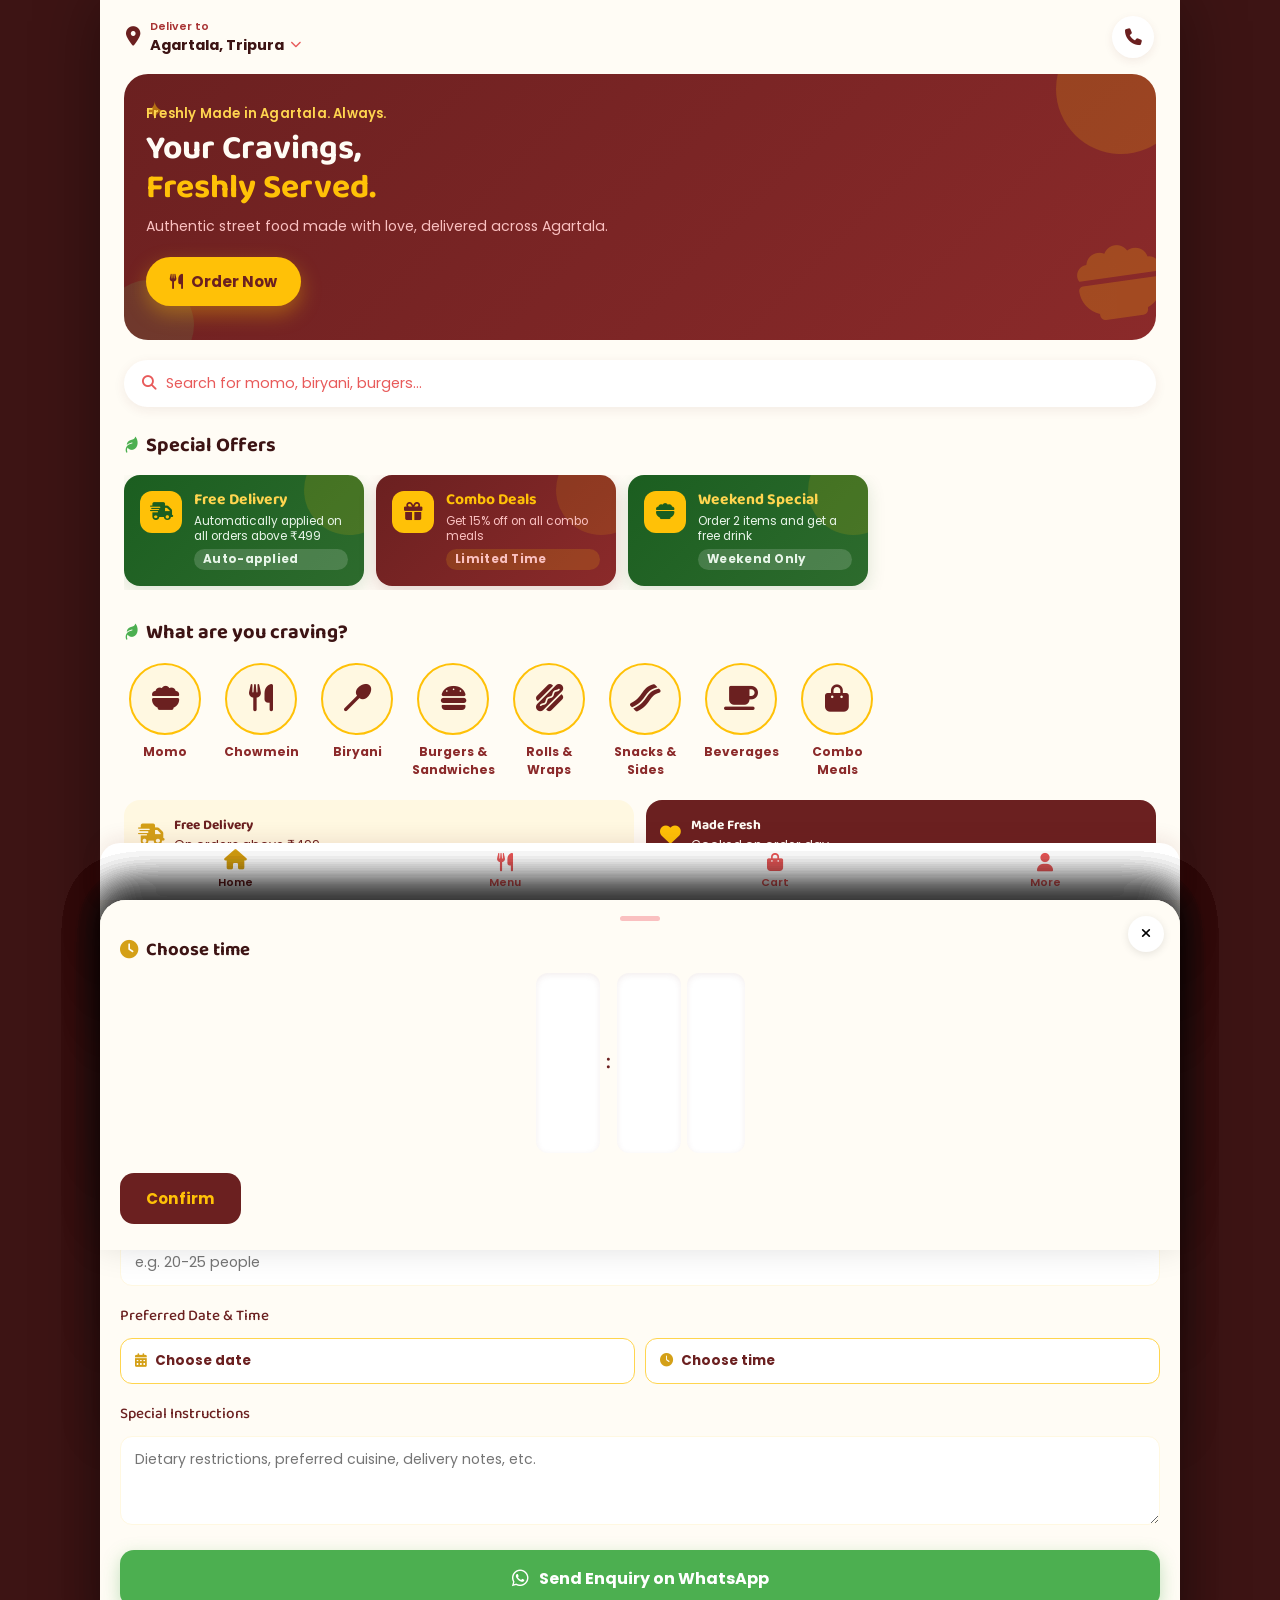
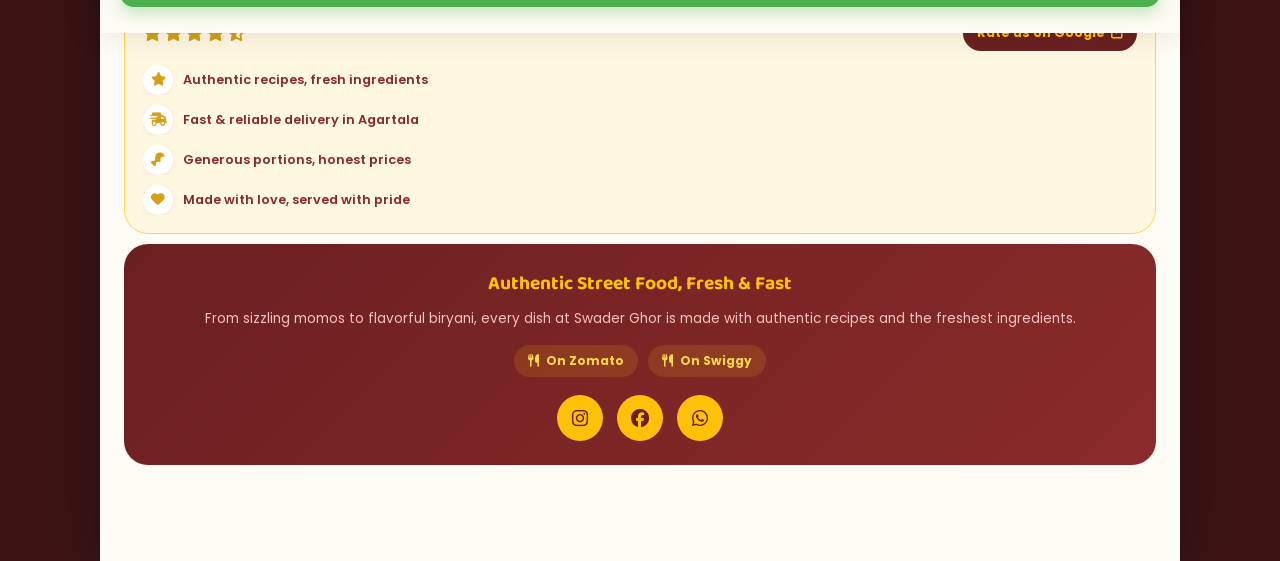
==== commit 8c30b5c3: "Replace contents via Portway" ====
--- a/index.html
+++ b/index.html
@@ -33,7 +33,7 @@
   <div class="splash-logo-wrap">
     <div class="splash-logo"><img src="assets/icons/icon-192.png" alt="Swader Ghor logo"></div>
     <h1 class="splash-title">Swader<span class="amp">Ghor</span></h1>
-    <p class="splash-tag">Authentic street food, fresh & fast</p>
+    <p class="splash-tag" data-i18n="splashTag">Authentic street food, fresh & fast</p>
   </div>
   <div class="splash-loader"><span></span><span></span><span></span></div>
 </div>
@@ -42,10 +42,10 @@
 <div id="installBanner" class="install-banner hidden">
   <div class="install-icon"><img src="assets/icons/icon-96.png" alt=""></div>
   <div class="install-text">
-    <strong>Install Swader Ghor</strong>
-    <span>Add to home screen for the full app experience</span>
-  </div>
-  <button id="installBtn" class="btn-install">Install</button>
+    <strong data-i18n="installTitle">Install Swader Ghor</strong>
+    <span data-i18n="installSub">Add to home screen for the full app experience</span>
+  </div>
+  <button id="installBtn" class="btn-install" data-i18n="installBtn">Install</button>
   <button id="dismissInstall" class="install-close" aria-label="Dismiss"><i class="fa-solid fa-xmark"></i></button>
 </div>
 
@@ -54,14 +54,6 @@
 
   <!-- ---------- HOME SCREEN ---------- -->
   <main id="screen-home" class="screen active">
-
-    <div class="lang-strip">
-      <button class="lang-switch-btn" id="openLanguageSheet" aria-label="Change language">
-        <i class="fa-solid fa-language"></i>
-        <span id="langSwitchLabel">EN</span>
-        <i class="fa-solid fa-chevron-down lang-chevron"></i>
-      </button>
-    </div>
 
     <header class="topbar">
       <div class="topbar-loc" id="openLocationSheet">
@@ -166,7 +158,7 @@
   <main id="screen-menu" class="screen">
     <header class="subbar">
       <button class="icon-btn back-btn" data-back="screen-home" aria-label="Back to home"><i class="fa-solid fa-arrow-left"></i></button>
-      <h2 id="menuScreenTitle">All Items</h2>
+      <h2 id="menuScreenTitle" data-i18n="allItems">All Items</h2>
       <button class="icon-btn" id="openSearch2" aria-label="Search"><i class="fa-solid fa-magnifying-glass"></i></button>
     </header>
     <div class="cat-chip-row" id="chipRow"></div>
@@ -180,14 +172,14 @@
       <button class="icon-btn back-btn" data-back="screen-home" aria-label="Back to home"><i class="fa-solid fa-arrow-left"></i></button>
       <div class="search-input-wrap">
         <i class="fa-solid fa-magnifying-glass"></i>
-        <input type="text" id="searchInput" name="searchInput" aria-label="Search menu" placeholder="Search for momo, biryani, burgers..." autocomplete="off">
-        <i class="fa-solid fa-xmark search-clear" id="clearSearch" role="button" tabindex="0" aria-label="Clear search"></i>
+        <input type="text" id="searchInput" name="searchInput" aria-label="Search menu" data-i18n-aria="searchMenuAria" data-i18n-ph="searchPlaceholder" placeholder="Search for momo, biryani, burgers..." autocomplete="off">
+        <i class="fa-solid fa-xmark search-clear" id="clearSearch" role="button" tabindex="0" aria-label="Clear search" data-i18n-aria="clearSearchAria"></i>
       </div>
     </header>
     <div class="product-list" id="searchResults"></div>
     <div class="search-empty hidden" id="searchEmpty">
       <i class="fa-solid fa-magnifying-glass"></i>
-      <p>No items found. Try a different search.</p>
+      <p data-i18n="searchEmpty">No items found. Try a different search.</p>
     </div>
     <div class="bottom-spacer"></div>
   </main>
@@ -212,20 +204,20 @@
 
       <div class="cart-block">
         <h3><i class="fa-solid fa-note-sticky"></i> <span data-i18n="addNote">Add a note for the chef</span></h3>
-        <textarea id="orderNote" name="orderNote" aria-label="Note for the chef" placeholder="E.g. Extra spicy, no onions, make it mild..." rows="3"></textarea>
+        <textarea id="orderNote" name="orderNote" aria-label="Note for the chef" data-i18n-ph="notePlaceholder" placeholder="E.g. Extra spicy, no onions, make it mild..." rows="3"></textarea>
       </div>
 
       <div class="cart-block">
         <h3><i class="fa-solid fa-mug-hot"></i> <span data-i18n="addTip">Add a tip for our chefs</span></h3>
-        <p class="tip-sub">100% of your tip goes directly to the kitchen team</p>
+        <p class="tip-sub" data-i18n="tipSub">100% of your tip goes directly to the kitchen team</p>
         <div class="tip-row" id="tipRow">
-          <button class="tip-chip active" data-tip="0">No tip</button>
+          <button class="tip-chip active" data-tip="0" data-i18n="noTip">No tip</button>
           <button class="tip-chip" data-tip="20">₹20</button>
           <button class="tip-chip" data-tip="50">₹50</button>
           <button class="tip-chip" data-tip="100">₹100</button>
           <div class="tip-custom-wrap">
             <span>₹</span>
-            <input type="number" id="tipCustom" name="tipCustom" inputmode="numeric" aria-label="Custom tip amount" placeholder="Other" min="0">
+            <input type="number" id="tipCustom" name="tipCustom" inputmode="numeric" aria-label="Custom tip amount" data-i18n-ph="tipOther" placeholder="Other" min="0">
           </div>
         </div>
       </div>
@@ -234,8 +226,8 @@
         <h3><i class="fa-solid fa-receipt"></i> <span data-i18n="billDetails">Bill Details</span></h3>
         <div class="bill-row"><span data-i18n="itemTotal">Item Total</span><span id="billItemTotal">₹0</span></div>
         <div class="bill-row"><span data-i18n="deliveryFee">Delivery Fee</span><span id="billDelivery">₹0</span></div>
-        <div class="bill-row" id="billTipRow" style="display:none;"><span>Tip for Chefs</span><span id="billTip">₹0</span></div>
-        <div class="bill-row discount-row" id="billDiscountRow" style="display:none;"><span>Free Delivery Discount</span><span id="billDiscount">-₹0</span></div>
+        <div class="bill-row" id="billTipRow" style="display:none;"><span data-i18n="tipForChefs">Tip for Chefs</span><span id="billTip">₹0</span></div>
+        <div class="bill-row discount-row" id="billDiscountRow" style="display:none;"><span data-i18n="freeDeliveryDiscount">Free Delivery Discount</span><span id="billDiscount">-₹0</span></div>
         <div class="bill-divider"></div>
         <div class="bill-row bill-total"><span data-i18n="toPay">To Pay</span><span id="billGrandTotal">₹0</span></div>
         <p class="bill-note" id="freeDeliveryNote"></p>
@@ -268,44 +260,54 @@
       <div class="summary-block">
         <h3><i class="fa-solid fa-user"></i> <span data-i18n="yourDetails">Your Details</span></h3>
         <label for="custName" data-i18n="fullName">Full Name *</label>
-        <input type="text" id="custName" name="custName" placeholder="Enter your name" required autocomplete="name">
+        <input type="text" id="custName" name="custName" data-i18n-ph="fullNamePlaceholder" placeholder="Enter your name" required autocomplete="name">
         <label for="custPhone" data-i18n="phoneNumber">Phone Number *</label>
-        <input type="tel" id="custPhone" name="custPhone" inputmode="numeric" pattern="[0-9]*" placeholder="10-digit mobile number" required maxlength="10" autocomplete="tel">
+        <input type="tel" id="custPhone" name="custPhone" inputmode="numeric" pattern="[0-9]*" data-i18n-ph="phoneNumberPlaceholder" placeholder="10-digit mobile number" required maxlength="10" autocomplete="tel">
         <label for="custAddress" data-i18n="deliveryAddress">Delivery Address *</label>
-        <textarea id="custAddress" name="custAddress" placeholder="House no, street, landmark, area..." rows="2" required></textarea>
+        <textarea id="custAddress" name="custAddress" data-i18n-ph="deliveryAddressPlaceholder" placeholder="House no, street, landmark, area..." rows="2" required></textarea>
         <button type="button" class="use-location-btn" id="useMyLocationBtn">
           <i class="fa-solid fa-location-crosshairs"></i> <span data-i18n="useMyLocation">Use my current location</span>
         </button>
-        <label for="custCity">City / Pincode</label>
-        <input type="text" id="custCity" name="custCity" placeholder="City and pincode" value="Agartala, Tripura" autocomplete="address-level2">
-        <label for="custDateTime">Preferred Delivery Date &amp; Time</label>
-        <input type="text" id="custDateTime" name="custDateTime" placeholder="E.g. 6 Sept, Evening 5-7 PM">
+        <label for="custCity" data-i18n="cityPincode">City / Pincode</label>
+        <input type="text" id="custCity" name="custCity" data-i18n-ph="cityPincodePlaceholder" placeholder="City and pincode" value="Agartala, Tripura" autocomplete="address-level2">
+        <label for="custDateTime" data-i18n="preferredDateTime">Preferred Delivery Date &amp; Time</label>
+        <input type="text" id="custDateTime" name="custDateTime" data-i18n-ph="preferredDateTimePlaceholder" placeholder="E.g. 6 Sept, Evening 5-7 PM">
+
+        <label for="custCoords" data-i18n="deliveryCoordinatesLabel">Delivery Coordinates</label>
+        <div class="coords-field-row">
+          <input type="text" id="custCoords" name="custCoords" data-i18n-ph="coordinatesPlaceholder" placeholder="Latitude, Longitude" inputmode="decimal" autocomplete="off">
+          <button type="button" class="coords-locate-btn" id="detectCoordsBtn" aria-label="Detect my coordinates"><i class="fa-solid fa-location-crosshairs"></i></button>
+        </div>
+        <p class="field-hint" id="coordsHint" data-i18n="deliveryCoordinatesHint">Auto-filled from GPS &mdash; you can edit it if the pin isn't quite right</p>
+        <a href="#" id="coordsMapLink" class="coords-map-link hidden" target="_blank" rel="noopener">
+          <i class="fa-solid fa-map-location-dot"></i> <span data-i18n="openInMaps">Open in Maps</span>
+        </a>
       </div>
 
       <div class="summary-block">
-        <h3><i class="fa-solid fa-location-dot"></i> Our Location</h3>
+        <h3><i class="fa-solid fa-location-dot"></i> <span data-i18n="ourLocation">Our Location</span></h3>
         <p class="map-hint">NH 108B, Radha Nagar, Agartala, Tripura 799001</p>
         <a href="https://maps.app.goo.gl/qjv4cav9pDzmrN9o8" target="_blank" rel="noopener" class="map-open-btn">
-          <i class="fa-solid fa-map-location-dot"></i> Open in Google Maps
+          <i class="fa-solid fa-map-location-dot"></i> <span data-i18n="openInGoogleMaps">Open in Google Maps</span>
         </a>
       </div>
 
       <div class="summary-block">
-        <h3><i class="fa-solid fa-bag-shopping"></i> Order Summary</h3>
+        <h3><i class="fa-solid fa-bag-shopping"></i> <span data-i18n="orderSummary">Order Summary</span></h3>
         <div id="summaryItems" class="summary-items"></div>
         <div class="bill-divider"></div>
-        <div class="bill-row"><span>Item Total</span><span id="sumItemTotal">₹0</span></div>
-        <div class="bill-row"><span>Delivery Fee</span><span id="sumDelivery">₹0</span></div>
-        <div class="bill-row" id="sumCodRow" style="display:none;"><span>COD Distance Charge <small class="cod-rate-note">(₹20/km)</small></span><span id="sumCodFee">₹0</span></div>
-        <div class="bill-row" id="sumTipRow" style="display:none;"><span>Tip</span><span id="sumTip">₹0</span></div>
+        <div class="bill-row"><span data-i18n="itemTotal">Item Total</span><span id="sumItemTotal">₹0</span></div>
+        <div class="bill-row"><span data-i18n="deliveryFee">Delivery Fee</span><span id="sumDelivery">₹0</span></div>
+        <div class="bill-row" id="sumDistanceRow" style="display:none;"><span data-i18n="deliveryDistance">Delivery Distance</span><span id="sumDistanceValue"></span></div>
+        <div class="bill-row" id="sumTipRow" style="display:none;"><span data-i18n="tip">Tip</span><span id="sumTip">₹0</span></div>
         <div class="bill-divider"></div>
-        <div class="bill-row bill-total"><span>Total Amount</span><span id="sumGrandTotal">₹0</span></div>
+        <div class="bill-row bill-total"><span data-i18n="totalAmount">Total Amount</span><span id="sumGrandTotal">₹0</span></div>
         <p class="pay-method-note" id="sumPayMethod"></p>
       </div>
 
       <div class="summary-block">
-        <h3><i class="fa-brands fa-whatsapp"></i> Send Order Via WhatsApp</h3>
-        <p class="wa-hint">We will confirm your order and payment details on WhatsApp within minutes.</p>
+        <h3><i class="fa-brands fa-whatsapp"></i> <span data-i18n="sendOrderViaWhatsapp">Send Order Via WhatsApp</span></h3>
+        <p class="wa-hint" data-i18n="waHint">We will confirm your order and payment details on WhatsApp within minutes.</p>
         <div class="wa-num-select" id="waNumSelect">
           <button class="wa-num-chip active" data-num="918794398516">+91 87943 98516</button>
         </div>
@@ -325,7 +327,7 @@
     <div class="success-body">
       <div class="success-icon"><i class="fa-solid fa-check"></i></div>
       <h2 data-i18n="orderSent">Order Sent!</h2>
-      <p>Your order details have been prepared. Please tap send in WhatsApp to complete your order, our team will confirm shortly.</p>
+      <p data-i18n="orderSentBody">Your order details have been prepared. Please tap send in WhatsApp to complete your order, our team will confirm shortly.</p>
       <div class="success-actions">
         <button class="btn-primary" id="backHomeBtn" data-i18n="backHome">Back to Home</button>
         <a href="https://wa.me/918794398516" target="_blank" rel="noopener" class="btn-whatsapp-outline"><i class="fa-brands fa-whatsapp"></i> <span data-i18n="chatWithUs">Chat With Us</span></a>
@@ -336,59 +338,66 @@
   <!-- ---------- PROFILE / MORE SCREEN ---------- -->
   <main id="screen-more" class="screen">
     <header class="subbar">
-      <h2>Swader Ghor</h2>
+      <h2 data-i18n="moreTitle">Swader Ghor</h2>
       <span></span>
     </header>
     <div class="more-body">
       <div class="more-profile-card">
         <div class="more-logo"><img src="assets/icons/icon-192.png" alt="Swader Ghor logo"></div>
         <h3>Swader Ghor</h3>
-        <p>Authentic street food, fresh & fast</p>
+        <p data-i18n="splashTag">Authentic street food, fresh & fast</p>
         <div class="more-rating">
           <i class="fa-solid fa-star"></i><i class="fa-solid fa-star"></i><i class="fa-solid fa-star"></i><i class="fa-solid fa-star"></i><i class="fa-solid fa-star-half-stroke"></i>
-          <span>Rated on Google</span>
+          <span data-i18n="ratedOnGoogle">Rated on Google</span>
         </div>
       </div>
 
       <div class="more-list">
         <a href="tel:+918794398516" class="more-item">
           <i class="fa-solid fa-phone"></i>
-          <div><strong>Call Us</strong><span>+91 87943 98516</span></div>
+          <div><strong data-i18n="callUs">Call Us</strong><span>+91 87943 98516</span></div>
           <i class="fa-solid fa-chevron-right"></i>
         </a>
         <a href="https://wa.me/918794398516" target="_blank" rel="noopener" class="more-item">
           <i class="fa-brands fa-whatsapp"></i>
-          <div><strong>WhatsApp</strong><span>+91 87943 98516</span></div>
+          <div><strong data-i18n="whatsapp">WhatsApp</strong><span>+91 87943 98516</span></div>
           <i class="fa-solid fa-chevron-right"></i>
         </a>
-        <a href="https://maps.app.goo.gl/qjv4cav9pDzmrN9o8" target="_blank" rel="noopener" class="more-item">
-          <i class="fa-solid fa-location-dot"></i>
-          <div><strong>Our Location</strong><span>NH 108B, Radha Nagar, Agartala &middot; View on Maps</span></div>
-          <i class="fa-solid fa-chevron-right"></i>
-        </a>
-        <a href="https://maps.app.goo.gl/qjv4cav9pDzmrN9o8" target="_blank" rel="noopener" class="more-item">
+        <div class="more-item more-item-split">
+          <a href="https://maps.app.goo.gl/qjv4cav9pDzmrN9o8" target="_blank" rel="noopener" class="more-item-main">
+            <i class="fa-solid fa-location-dot"></i>
+            <div><strong data-i18n="ourLocationItem">Our Location</strong><span>NH 108B, Radha Nagar, Agartala</span></div>
+          </a>
+          <a href="https://maps.app.goo.gl/qjv4cav9pDzmrN9o8" target="_blank" rel="noopener" class="more-item-action" data-i18n="viewOnMaps">View on Google Maps</a>
+        </div>
+        <a href="https://search.google.com/local/writereview?placeid=" target="_blank" rel="noopener" class="more-item" id="rateUsOnGoogleItem">
           <i class="fa-solid fa-star"></i>
-          <div><strong>Rate Us on Google</strong><span>Tell others what you loved</span></div>
+          <div><strong data-i18n="rateUsOnGoogle">Rate Us on Google</strong><span data-i18n="rateUsOnGoogleSub">Tell others what you loved</span></div>
           <i class="fa-solid fa-chevron-right"></i>
         </a>
         <a href="https://www.instagram.com/swaderghor" target="_blank" rel="noopener" class="more-item">
           <i class="fa-brands fa-instagram"></i>
-          <div><strong>Instagram</strong><span>@swaderghor</span></div>
+          <div><strong data-i18n="instagram">Instagram</strong><span>@swaderghor</span></div>
           <i class="fa-solid fa-chevron-right"></i>
         </a>
         <a href="https://www.facebook.com/swaderghor" target="_blank" rel="noopener" class="more-item">
           <i class="fa-brands fa-facebook"></i>
-          <div><strong>Facebook</strong><span>swaderghor</span></div>
+          <div><strong data-i18n="facebook">Facebook</strong><span>swaderghor</span></div>
           <i class="fa-solid fa-chevron-right"></i>
         </a>
         <button class="more-item" id="moreCustomBtn">
           <i class="fa-solid fa-pen-ruler"></i>
-          <div><strong>Custom Catering Enquiry</strong><span>Tell us about your event</span></div>
+          <div><strong data-i18n="customCateringEnquiry">Custom Catering Enquiry</strong><span data-i18n="customCateringEnquirySub">Tell us about your event</span></div>
           <i class="fa-solid fa-chevron-right"></i>
         </button>
         <button class="more-item" id="moreInstallBtn">
           <i class="fa-solid fa-download"></i>
-          <div><strong>Install App</strong><span>Add to home screen</span></div>
+          <div><strong data-i18n="installAppItem">Install App</strong><span data-i18n="installAppItemSub">Add to home screen</span></div>
+          <i class="fa-solid fa-chevron-right"></i>
+        </button>
+        <button class="more-item" id="openLanguageSheetMore">
+          <i class="fa-solid fa-language"></i>
+          <div><strong data-i18n="languageTitle">Language</strong><span id="moreLanguageValue">English</span></div>
           <i class="fa-solid fa-chevron-right"></i>
         </button>
       </div>
@@ -440,18 +449,18 @@
 <div class="sheet location-sheet" id="locationSheet">
   <div class="sheet-handle"></div>
   <button class="sheet-close" id="closeLocationSheet"><i class="fa-solid fa-xmark"></i></button>
-  <h3><i class="fa-solid fa-location-dot"></i> Delivery Location</h3>
-  <p class="loc-desc">Enter your delivery area, or auto-detect it so we know where to send your food</p>
+  <h3><i class="fa-solid fa-location-dot"></i> <span data-i18n="deliveryLocationTitle">Delivery Location</span></h3>
+  <p class="loc-desc" data-i18n="deliveryLocationDesc">Enter your delivery area, or auto-detect it so we know where to send your food</p>
   <button class="auto-locate-btn" id="autoLocateBtn">
     <i class="fa-solid fa-location-crosshairs"></i>
-    <span id="autoLocateLabel">Auto-detect my location</span>
+    <span id="autoLocateLabel" data-i18n="autoDetectLocation">Auto-detect my location</span>
   </button>
-  <div class="loc-divider"><span>or type manually</span></div>
-  <input type="text" id="locationInput" name="locationInput" aria-label="Delivery location" placeholder="E.g. Krishna Nagar, Agartala, Tripura">
-  <button class="btn-primary" id="saveLocationBtn">Save Location</button>
-  <div class="loc-divider"><span>or</span></div>
+  <div class="loc-divider"><span data-i18n="orTypeManually">or type manually</span></div>
+  <input type="text" id="locationInput" name="locationInput" aria-label="Delivery location" data-i18n-aria="deliveryLocationAria" data-i18n-ph="locationInputPlaceholder" placeholder="E.g. Krishna Nagar, Agartala, Tripura">
+  <button class="btn-primary" id="saveLocationBtn" data-i18n="saveLocation">Save Location</button>
+  <div class="loc-divider"><span data-i18n="or">or</span></div>
   <a href="https://maps.app.goo.gl/qjv4cav9pDzmrN9o8" target="_blank" rel="noopener" class="map-open-btn">
-    <i class="fa-solid fa-map-location-dot"></i> View Our Location on Map
+    <i class="fa-solid fa-map-location-dot"></i> <span data-i18n="viewLocationOnMap">View Our Location on Map</span>
   </a>
 </div>
 
@@ -460,22 +469,22 @@
 <div class="sheet contact-sheet" id="contactSheet">
   <div class="sheet-handle"></div>
   <button class="sheet-close" id="closeContactSheet"><i class="fa-solid fa-xmark"></i></button>
-  <h3><i class="fa-solid fa-headset"></i> Contact Us</h3>
+  <h3><i class="fa-solid fa-headset"></i> <span data-i18n="contactUs">Contact Us</span></h3>
   <div class="contact-grid">
     <a href="tel:+918794398516" class="contact-tile">
-      <i class="fa-solid fa-phone"></i><span>Call</span><small>87943 98516</small>
+      <i class="fa-solid fa-phone"></i><span data-i18n="call">Call</span><small>87943 98516</small>
     </a>
     <a href="https://wa.me/918794398516" target="_blank" rel="noopener" class="contact-tile wa">
-      <i class="fa-brands fa-whatsapp"></i><span>WhatsApp</span><small>87943 98516</small>
+      <i class="fa-brands fa-whatsapp"></i><span data-i18n="whatsapp">WhatsApp</span><small>87943 98516</small>
     </a>
     <a href="https://maps.app.goo.gl/qjv4cav9pDzmrN9o8" target="_blank" rel="noopener" class="contact-tile">
-      <i class="fa-solid fa-map-location-dot"></i><span>Directions</span><small>Google Maps</small>
+      <i class="fa-solid fa-map-location-dot"></i><span data-i18n="directions">Directions</span><small data-i18n="googleMaps">Google Maps</small>
     </a>
     <a href="https://www.instagram.com/swaderghor" target="_blank" rel="noopener" class="contact-tile">
-      <i class="fa-brands fa-instagram"></i><span>Instagram</span><small>Follow us</small>
+      <i class="fa-brands fa-instagram"></i><span data-i18n="instagram">Instagram</span><small data-i18n="followUs">Follow us</small>
     </a>
     <a href="https://www.facebook.com/swaderghor" target="_blank" rel="noopener" class="contact-tile">
-      <i class="fa-brands fa-facebook"></i><span>Facebook</span><small>Follow us</small>
+      <i class="fa-brands fa-facebook"></i><span data-i18n="facebook">Facebook</span><small data-i18n="followUs">Follow us</small>
     </a>
   </div>
 </div>
@@ -485,8 +494,8 @@
 <div class="sheet language-sheet" id="languageSheet">
   <div class="sheet-handle"></div>
   <button class="sheet-close" id="closeLanguageSheet"><i class="fa-solid fa-xmark"></i></button>
-  <h3><i class="fa-solid fa-language"></i> Language / ভাষা / भाषा</h3>
-  <p class="loc-desc">Choose your preferred language for the app</p>
+  <h3><i class="fa-solid fa-language"></i> <span data-i18n="languageTitle">Language</span></h3>
+  <p class="loc-desc" data-i18n="languageDesc">Choose your preferred language for the app</p>
   <div class="language-list" id="languageList"></div>
 </div>
 
@@ -495,11 +504,11 @@
 <div class="sheet confirm-sheet" id="confirmSheet">
   <div class="sheet-handle"></div>
   <div class="confirm-icon"><i class="fa-solid fa-triangle-exclamation" id="confirmIcon"></i></div>
-  <h3 class="confirm-title" id="confirmTitle">Are you sure?</h3>
-  <p class="loc-desc" id="confirmMessage">This action cannot be undone.</p>
+  <h3 class="confirm-title" id="confirmTitle" data-i18n="areYouSure">Are you sure?</h3>
+  <p class="loc-desc" id="confirmMessage" data-i18n="cannotBeUndone">This action cannot be undone.</p>
   <div class="confirm-actions">
-    <button class="btn-ghost" id="confirmCancelBtn">Cancel</button>
-    <button class="btn-danger" id="confirmOkBtn">Confirm</button>
+    <button class="btn-ghost" id="confirmCancelBtn" data-i18n="cancel">Cancel</button>
+    <button class="btn-danger" id="confirmOkBtn" data-i18n="confirm">Confirm</button>
   </div>
 </div>
 
@@ -508,37 +517,37 @@
 <div class="sheet upi-sheet" id="upiSheet">
   <div class="sheet-handle"></div>
   <button class="sheet-close" id="closeUpiSheet"><i class="fa-solid fa-xmark"></i></button>
-  <h3><i class="fa-solid fa-mobile-screen-button"></i> Pay via UPI</h3>
-  <p class="loc-desc">Scan the QR code or copy the UPI ID below to pay, then place your order &mdash; we'll confirm your payment on WhatsApp.</p>
+  <h3><i class="fa-solid fa-mobile-screen-button"></i> <span data-i18n="payViaUpi">Pay via UPI</span></h3>
+  <p class="loc-desc" data-i18n="payViaUpiDesc">Scan the QR code or copy the UPI ID below to pay, then place your order &mdash; we'll confirm your payment on WhatsApp.</p>
 
   <div class="upi-qr-wrap">
     <div class="upi-qr-box" id="upiQrBox">
       <i class="fa-solid fa-qrcode"></i>
-      <span>Demo QR &middot; Replace with real UPI QR</span>
+      <span data-i18n="demoQrLabel">Demo QR &middot; Replace with real UPI QR</span>
     </div>
   </div>
 
   <div class="copy-field">
     <div class="copy-field-text">
-      <span class="copy-field-label">UPI ID</span>
+      <span class="copy-field-label" data-i18n="upiIdLabel">UPI ID</span>
       <span class="copy-field-value" id="upiIdValue">swaderghor@upi</span>
     </div>
     <button class="copy-btn" id="copyUpiBtn" data-copy-target="upiIdValue" aria-label="Copy UPI ID">
-      <i class="fa-solid fa-copy"></i> Copy
+      <i class="fa-solid fa-copy"></i> <span data-i18n="copy">Copy</span>
     </button>
   </div>
 
   <div class="copy-field">
     <div class="copy-field-text">
-      <span class="copy-field-label">Phone Number</span>
+      <span class="copy-field-label" data-i18n="phoneNumberLabel">Phone Number</span>
       <span class="copy-field-value" id="upiPhoneValue">+91 87943 98516</span>
     </div>
     <button class="copy-btn" id="copyPhoneBtn" data-copy-target="upiPhoneValue" aria-label="Copy phone number">
-      <i class="fa-solid fa-copy"></i> Copy
+      <i class="fa-solid fa-copy"></i> <span data-i18n="copy">Copy</span>
     </button>
   </div>
 
-  <button class="btn-primary" id="upiDoneBtn">Got it, Continue</button>
+  <button class="btn-primary" id="upiDoneBtn" data-i18n="gotItContinue">Got it, Continue</button>
 </div>
 
 <!-- ===================== CUSTOM ENQUIRY SHEET ===================== -->
@@ -546,43 +555,88 @@
 <div class="sheet custom-sheet" id="customSheet">
   <div class="sheet-handle"></div>
   <button class="sheet-close" id="closeCustomSheet"><i class="fa-solid fa-xmark"></i></button>
-  <h3><i class="fa-solid fa-pen-ruler"></i> Custom Catering Enquiry</h3>
-  <p class="loc-desc">Tell us about your event and we'll get back to you on WhatsApp with a custom menu and price.</p>
+  <h3><i class="fa-solid fa-pen-ruler"></i> <span data-i18n="customEnquiryTitle">Custom Catering Enquiry</span></h3>
+  <p class="loc-desc" data-i18n="customEnquiryDesc">Tell us about your event and we'll get back to you on WhatsApp with a custom menu and price.</p>
 
   <div class="psheet-block">
-    <span class="field-label" id="customOccasionLabel">Event Type</span>
-    <div class="option-row" id="customOccasionOptions" role="group" aria-labelledby="customOccasionLabel">
-      <button type="button" class="option-chip active" data-occasion="Birthday Party">Birthday Party</button>
-      <button type="button" class="option-chip" data-occasion="Corporate Event">Corporate Event</button>
-      <button type="button" class="option-chip" data-occasion="Wedding">Wedding</button>
-      <button type="button" class="option-chip" data-occasion="House Party">House Party</button>
-      <button type="button" class="option-chip" data-occasion="Other">Other</button>
-    </div>
+    <span class="field-label" id="customOccasionLabel" data-i18n="eventType">Event Type</span>
+    <button type="button" class="themed-select" id="customOccasionSelect" aria-haspopup="listbox" aria-labelledby="customOccasionLabel">
+      <span id="customOccasionSelectValue" data-i18n="birthdayParty">Birthday Party</span>
+      <i class="fa-solid fa-chevron-down"></i>
+    </button>
   </div>
 
   <div class="psheet-block">
-    <label for="customTheme">Dishes You're Interested In</label>
-    <input type="text" id="customTheme" name="customTheme" class="text-field" placeholder="e.g. Momo platter, Biryani, Chowmein, Burgers...">
+    <label for="customTheme" data-i18n="dishesInterested">Dishes You're Interested In</label>
+    <input type="text" id="customTheme" name="customTheme" class="text-field" data-i18n-ph="dishesInterestedPlaceholder" placeholder="e.g. Momo platter, Biryani, Chowmein, Burgers...">
   </div>
 
   <div class="psheet-block">
-    <label for="customSize">Number of People</label>
-    <input type="text" id="customSize" name="customSize" class="text-field" placeholder="e.g. 20-25 people">
+    <label for="customSize" data-i18n="numberOfPeople">Number of People</label>
+    <input type="text" id="customSize" name="customSize" class="text-field" data-i18n-ph="numberOfPeoplePlaceholder" placeholder="e.g. 20-25 people">
   </div>
 
   <div class="psheet-block">
-    <label for="customDate">Preferred Date &amp; Time</label>
-    <input type="datetime-local" id="customDate" name="customDate" class="text-field">
+    <span class="field-label" id="customDateTimeLabel" data-i18n="preferredDateTimeLabel">Preferred Date &amp; Time</span>
+    <div class="custom-datetime-row" role="group" aria-labelledby="customDateTimeLabel">
+      <button type="button" class="themed-datefield" id="customDateBtn">
+        <i class="fa-solid fa-calendar-days"></i>
+        <span id="customDateBtnLabel" data-i18n="chooseDate">Choose date</span>
+      </button>
+      <button type="button" class="themed-datefield" id="customTimeBtn">
+        <i class="fa-solid fa-clock"></i>
+        <span id="customTimeBtnLabel" data-i18n="chooseTime">Choose time</span>
+      </button>
+    </div>
   </div>
 
   <div class="psheet-block">
-    <label for="customInstructions">Special Instructions <span class="optional-tag">Optional</span></label>
-    <textarea id="customInstructions" name="customInstructions" class="text-field" rows="3" placeholder="Dietary restrictions, preferred cuisine, delivery notes, etc."></textarea>
+    <label for="customInstructions" data-i18n="specialInstructions">Special Instructions <span class="optional-tag" data-i18n="optional">Optional</span></label>
+    <textarea id="customInstructions" name="customInstructions" class="text-field" rows="3" data-i18n-ph="specialInstructionsPlaceholder" placeholder="Dietary restrictions, preferred cuisine, delivery notes, etc."></textarea>
   </div>
 
   <button class="btn-whatsapp" id="sendCustomEnquiryBtn">
-    <i class="fa-brands fa-whatsapp"></i> Send Enquiry on WhatsApp
+    <i class="fa-brands fa-whatsapp"></i> <span data-i18n="sendEnquiryWhatsapp">Send Enquiry on WhatsApp</span>
   </button>
+</div>
+
+<!-- ===================== THEMED EVENT-TYPE PICKER (fits fully within popup) ===================== -->
+<div class="sheet-backdrop" id="occasionBackdrop"></div>
+<div class="sheet occasion-picker-sheet" id="occasionPickerSheet">
+  <div class="sheet-handle"></div>
+  <button class="sheet-close" id="closeOccasionSheet"><i class="fa-solid fa-xmark"></i></button>
+  <h3><i class="fa-solid fa-champagne-glasses"></i> <span data-i18n="eventType">Event Type</span></h3>
+  <div class="occasion-grid" id="occasionGrid" role="listbox" aria-label="Event type"></div>
+</div>
+
+<!-- ===================== THEMED DATE PICKER ===================== -->
+<div class="sheet-backdrop" id="dateBackdrop"></div>
+<div class="sheet date-picker-sheet" id="datePickerSheet">
+  <div class="sheet-handle"></div>
+  <button class="sheet-close" id="closeDateSheet"><i class="fa-solid fa-xmark"></i></button>
+  <h3><i class="fa-solid fa-calendar-days"></i> <span data-i18n="chooseDate">Choose date</span></h3>
+  <div class="date-picker-header">
+    <button type="button" class="date-nav-btn" id="datePrevMonth" aria-label="Previous month"><i class="fa-solid fa-chevron-left"></i></button>
+    <strong id="datePickerMonthLabel"></strong>
+    <button type="button" class="date-nav-btn" id="dateNextMonth" aria-label="Next month"><i class="fa-solid fa-chevron-right"></i></button>
+  </div>
+  <div class="date-picker-weekdays" id="datePickerWeekdays"></div>
+  <div class="date-picker-grid" id="datePickerGrid"></div>
+</div>
+
+<!-- ===================== THEMED TIME PICKER ===================== -->
+<div class="sheet-backdrop" id="timeBackdrop"></div>
+<div class="sheet time-picker-sheet" id="timePickerSheet">
+  <div class="sheet-handle"></div>
+  <button class="sheet-close" id="closeTimeSheet"><i class="fa-solid fa-xmark"></i></button>
+  <h3><i class="fa-solid fa-clock"></i> <span data-i18n="chooseTime">Choose time</span></h3>
+  <div class="time-picker-wheels">
+    <div class="time-wheel" id="timeWheelHour" role="listbox" aria-label="Hour"></div>
+    <div class="time-wheel-sep">:</div>
+    <div class="time-wheel" id="timeWheelMinute" role="listbox" aria-label="Minute"></div>
+    <div class="time-wheel time-wheel-ampm" id="timeWheelAmpm" role="listbox" aria-label="AM or PM"></div>
+  </div>
+  <button class="btn-primary" id="timePickerDoneBtn" data-i18n="confirm">Confirm</button>
 </div>
 
 <!-- Toast -->
--- a/css/styles.css
+++ b/css/styles.css
@@ -393,6 +393,19 @@
 .promo-b i { color: var(--gold-500); }
 .promo-card strong { display: block; font-family: var(--font-display); font-size: 0.85rem; }
 
+/* Real photos layered over the icon-tile treatment. When an `image` URL is
+   present, .tile-photo covers the tile and its sibling <i> icon is hidden
+   via CSS (kept in the DOM as an instant fallback if the photo 404s, see
+   .img-fallback below). */
+.tile-photo {
+  position: absolute; inset: 0; width: 100%; height: 100%; object-fit: cover; z-index: 1;
+}
+/* .has-photo is added in JS (not :has(), which isn't supported on some
+   older Android WebViews) whenever a tile renders a real image, so the
+   placeholder icon underneath stays hidden until/unless the image errors
+   out (.img-fallback removes .has-photo so the icon shows again). */
+.has-photo > i { display: none; }
+
 /* Product grid (home) */
 .product-grid { display: grid; grid-template-columns: 1fr 1fr; gap: 14px; }
 
@@ -650,6 +663,108 @@
 .option-chip small { font-weight: 500; font-size: 0.68rem; color: var(--red-500); }
 .option-chip.active { background: var(--red-900); border-color: var(--red-900); color: var(--gold-500); }
 .option-chip.active small { color: var(--gold-400); }
+
+/* Delivery coordinates field (checkout) */
+.coords-field-row { display: flex; gap: 8px; align-items: stretch; }
+.coords-field-row input.text-field, .coords-field-row input { flex: 1; }
+.coords-locate-btn {
+  width: 46px; flex-shrink: 0; border-radius: 12px; background: var(--red-900); color: var(--gold-500);
+  display: flex; align-items: center; justify-content: center; font-size: 1rem;
+  transition: transform 0.15s ease;
+}
+.coords-locate-btn:active { transform: scale(0.9); }
+.coords-locate-btn.locating i { animation: spin 1s linear infinite; }
+@keyframes spin { to { transform: rotate(360deg); } }
+.field-hint { font-size: 0.72rem; color: var(--red-400); margin: 6px 0 0; line-height: 1.4; }
+.coords-map-link {
+  display: inline-flex; align-items: center; gap: 6px; margin-top: 8px; font-size: 0.78rem;
+  font-weight: 700; color: var(--red-800);
+}
+.coords-map-link.hidden { display: none; }
+
+/* Themed select (replaces native <select> for event type) */
+.themed-select {
+  width: 100%; display: flex; align-items: center; justify-content: space-between;
+  background: var(--white); border: 1.6px solid var(--gold-400); border-radius: 12px;
+  padding: 12px 14px; font-size: 0.88rem; font-weight: 700; color: var(--red-900);
+  transition: all 0.15s ease;
+}
+.themed-select:active { transform: scale(0.98); }
+.themed-select i { color: var(--gold-600); font-size: 0.8rem; }
+
+/* Event-type popup grid — sized to always fit without scrolling */
+.occasion-picker-sheet { max-height: none; overflow: visible; }
+.occasion-grid { display: grid; grid-template-columns: 1fr 1fr; gap: 10px; margin-top: 4px; }
+.occasion-tile {
+  display: flex; flex-direction: column; align-items: center; justify-content: center; gap: 8px;
+  background: var(--white); border: 1.6px solid var(--gold-200); border-radius: 14px;
+  padding: 16px 8px; font-size: 0.8rem; font-weight: 700; color: var(--red-800);
+  transition: all 0.15s ease;
+}
+.occasion-tile i { font-size: 1.3rem; color: var(--gold-600); }
+.occasion-tile.active { background: var(--red-900); border-color: var(--red-900); color: var(--gold-500); }
+.occasion-tile.active i { color: var(--gold-500); }
+
+/* Custom themed date/time field buttons */
+.custom-datetime-row { display: flex; gap: 10px; }
+.themed-datefield {
+  flex: 1; display: flex; align-items: center; gap: 8px; background: var(--white);
+  border: 1.6px solid var(--gold-400); border-radius: 12px; padding: 12px 14px;
+  font-size: 0.84rem; font-weight: 700; color: var(--red-900); transition: all 0.15s ease;
+}
+.themed-datefield:active { transform: scale(0.97); }
+.themed-datefield i { color: var(--gold-600); }
+.themed-datefield.filled { border-color: var(--red-900); background: var(--red-100); }
+
+/* Themed date picker (calendar grid) */
+.date-picker-header { display: flex; align-items: center; justify-content: space-between; margin: 4px 0 12px; }
+.date-picker-header strong { font-family: var(--font-display); color: var(--red-950); }
+.date-nav-btn {
+  width: 34px; height: 34px; border-radius: 50%; background: var(--gold-100); color: var(--red-900);
+  display: flex; align-items: center; justify-content: center; transition: transform 0.15s ease;
+}
+.date-nav-btn:active { transform: scale(0.88); }
+.date-picker-weekdays { display: grid; grid-template-columns: repeat(7, 1fr); text-align: center; font-size: 0.7rem; font-weight: 700; color: var(--red-400); margin-bottom: 6px; }
+.date-picker-grid { display: grid; grid-template-columns: repeat(7, 1fr); gap: 4px; }
+.date-cell {
+  aspect-ratio: 1; display: flex; align-items: center; justify-content: center; border-radius: 10px;
+  font-size: 0.84rem; font-weight: 600; color: var(--red-900); transition: all 0.15s ease;
+}
+.date-cell.empty { visibility: hidden; }
+.date-cell.disabled { color: var(--red-200); pointer-events: none; }
+.date-cell.today { box-shadow: inset 0 0 0 1.6px var(--gold-500); }
+.date-cell.active { background: var(--red-900); color: var(--gold-500); }
+.date-cell:not(.disabled):not(.empty):active { transform: scale(0.85); }
+
+/* Themed time picker (scrollable wheels) */
+.time-picker-wheels { display: flex; align-items: center; justify-content: center; gap: 6px; margin: 8px 0 20px; }
+.time-wheel {
+  height: 180px; width: 64px; overflow-y: auto; scroll-snap-type: y mandatory;
+  border-radius: 12px; background: var(--white); box-shadow: inset 0 2px 6px rgba(107,32,32,0.08);
+  -webkit-overflow-scrolling: touch;
+}
+.time-wheel-ampm { width: 58px; }
+.time-wheel-sep { font-family: var(--font-display); font-size: 1.4rem; color: var(--red-900); padding-bottom: 2px; }
+.time-wheel-item {
+  height: 44px; display: flex; align-items: center; justify-content: center; scroll-snap-align: center;
+  font-size: 0.95rem; font-weight: 600; color: var(--red-400);
+}
+.time-wheel-item.active { color: var(--red-950); font-weight: 800; font-size: 1.05rem; }
+.time-wheel-pad { height: 68px; }
+
+/* More menu: split row (main tap area + separate action) for Our Location */
+.more-item-split { padding: 0 !important; flex-wrap: wrap; }
+.more-item-main {
+  display: flex; align-items: center; gap: 14px; flex: 1 1 100%; padding: 15px 16px 8px;
+}
+.more-item-main i:first-child { font-size: 1.2rem; color: var(--gold-600); width: 22px; text-align: center; }
+.more-item-main div { flex: 1; text-align: left; display: flex; flex-direction: column; }
+.more-item-main strong { font-size: 0.88rem; }
+.more-item-main span { font-size: 0.74rem; color: var(--red-500); }
+.more-item-action {
+  flex: 1 1 100%; text-align: right; padding: 0 16px 14px; font-size: 0.78rem; font-weight: 700;
+  color: var(--red-800); text-decoration: underline; text-underline-offset: 2px;
+}
 
 .qty-stepper { display: flex; align-items: center; gap: 16px; background: var(--white); border-radius: 12px; padding: 8px 18px; width: fit-content; box-shadow: 0 2px 8px rgba(107,32,32,0.07); }
 .qty-stepper button { width: 30px; height: 30px; border-radius: 50%; background: var(--gold-500); color: var(--red-900); font-weight: 700; font-size: 1rem; display: flex; align-items: center; justify-content: center; transition: transform 0.12s ease; }
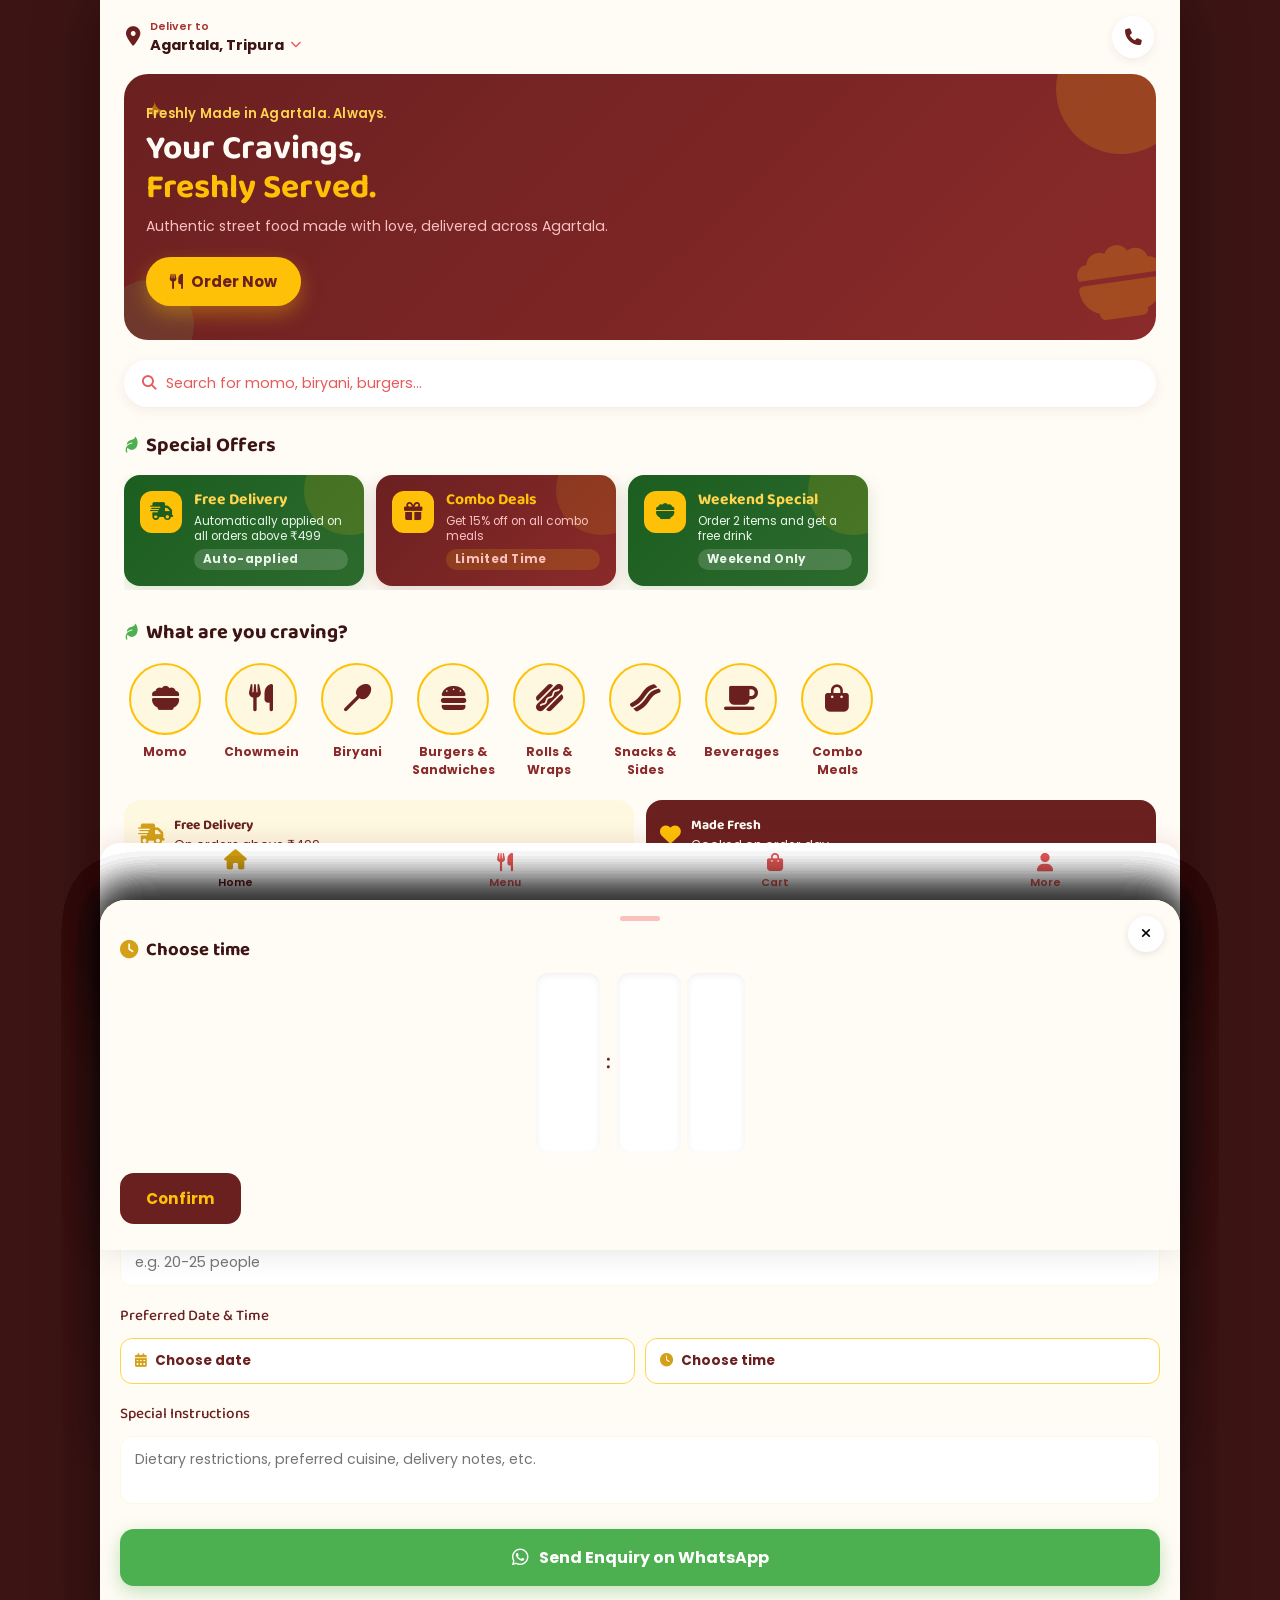
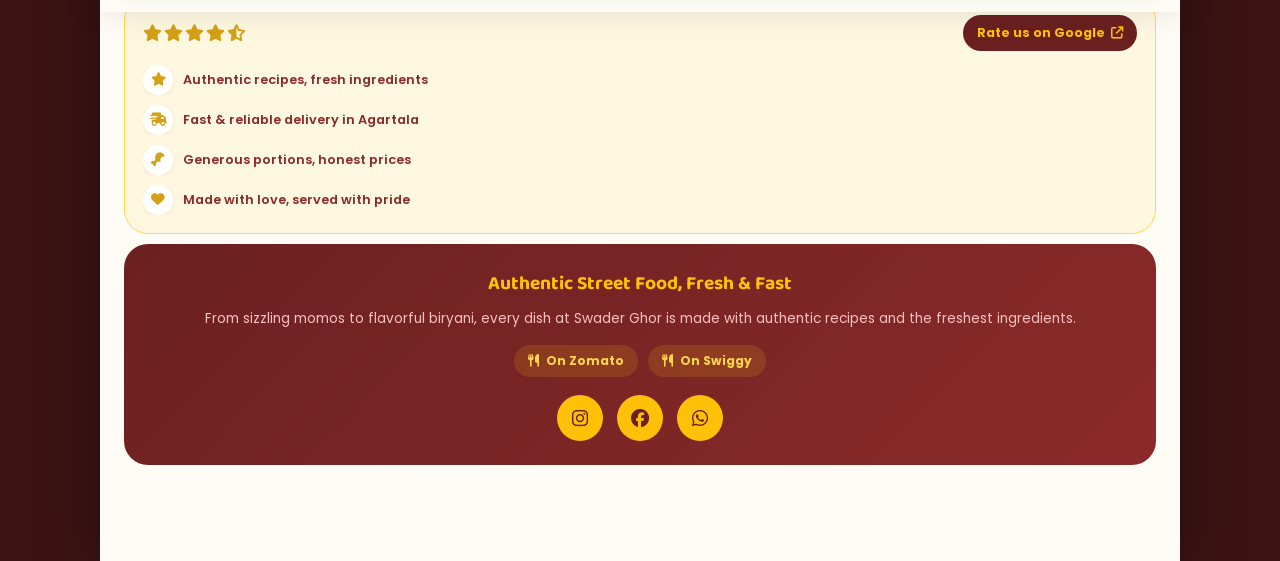
==== commit 22835559: "Replace contents via Portway" ====
--- a/index.html
+++ b/index.html
@@ -370,7 +370,7 @@
           </a>
           <a href="https://maps.app.goo.gl/qjv4cav9pDzmrN9o8" target="_blank" rel="noopener" class="more-item-action" data-i18n="viewOnMaps">View on Google Maps</a>
         </div>
-        <a href="https://search.google.com/local/writereview?placeid=" target="_blank" rel="noopener" class="more-item" id="rateUsOnGoogleItem">
+        <a href="https://maps.app.goo.gl/qjv4cav9pDzmrN9o8" target="_blank" rel="noopener" class="more-item" id="rateUsOnGoogleItem">
           <i class="fa-solid fa-star"></i>
           <div><strong data-i18n="rateUsOnGoogle">Rate Us on Google</strong><span data-i18n="rateUsOnGoogleSub">Tell others what you loved</span></div>
           <i class="fa-solid fa-chevron-right"></i>
@@ -592,7 +592,7 @@
 
   <div class="psheet-block">
     <label for="customInstructions" data-i18n="specialInstructions">Special Instructions <span class="optional-tag" data-i18n="optional">Optional</span></label>
-    <textarea id="customInstructions" name="customInstructions" class="text-field" rows="3" data-i18n-ph="specialInstructionsPlaceholder" placeholder="Dietary restrictions, preferred cuisine, delivery notes, etc."></textarea>
+    <textarea id="customInstructions" name="customInstructions" class="text-field text-field-compact" rows="2" data-i18n-ph="specialInstructionsPlaceholder" placeholder="Dietary restrictions, preferred cuisine, delivery notes, etc."></textarea>
   </div>
 
   <button class="btn-whatsapp" id="sendCustomEnquiryBtn">
--- a/css/styles.css
+++ b/css/styles.css
@@ -644,6 +644,7 @@
   font-family: var(--font-body); resize: vertical;
 }
 .text-field:focus { outline: none; border-color: var(--gold-500); }
+.text-field-compact { resize: none; }
 .photo-upload {
   display: flex; flex-direction: column; align-items: center; justify-content: center; gap: 8px;
   border: 2px dashed var(--gold-400); border-radius: 14px; padding: 22px 16px; text-align: center;
@@ -692,7 +693,7 @@
 .themed-select:active { transform: scale(0.98); }
 .themed-select i { color: var(--gold-600); font-size: 0.8rem; }
 
-/* Event-type popup grid — sized to always fit without scrolling */
+/* Event-type popup grid, sized to always fit without scrolling */
 .occasion-picker-sheet { max-height: none; overflow: visible; }
 .occasion-grid { display: grid; grid-template-columns: 1fr 1fr; gap: 10px; margin-top: 4px; }
 .occasion-tile {
@@ -752,18 +753,22 @@
 .time-wheel-item.active { color: var(--red-950); font-weight: 800; font-size: 1.05rem; }
 .time-wheel-pad { height: 68px; }
 
-/* More menu: split row (main tap area + separate action) for Our Location */
+/* More menu: split row (main tap area + separate action) for Our Location.
+   Padding here is chosen so the combined box height matches a standard
+   .more-item row exactly (15px top + 15px bottom = 30px total, same as
+   .more-item's own 15px 16px), rather than stacking each part's own
+   padding on top of the other. */
 .more-item-split { padding: 0 !important; flex-wrap: wrap; }
 .more-item-main {
-  display: flex; align-items: center; gap: 14px; flex: 1 1 100%; padding: 15px 16px 8px;
+  display: flex; align-items: center; gap: 14px; flex: 1 1 100%; padding: 15px 16px 6px;
 }
 .more-item-main i:first-child { font-size: 1.2rem; color: var(--gold-600); width: 22px; text-align: center; }
 .more-item-main div { flex: 1; text-align: left; display: flex; flex-direction: column; }
 .more-item-main strong { font-size: 0.88rem; }
 .more-item-main span { font-size: 0.74rem; color: var(--red-500); }
 .more-item-action {
-  flex: 1 1 100%; text-align: right; padding: 0 16px 14px; font-size: 0.78rem; font-weight: 700;
-  color: var(--red-800); text-decoration: underline; text-underline-offset: 2px;
+  flex: 1 1 100%; text-align: right; padding: 0 16px 15px; font-size: 0.78rem; font-weight: 700;
+  color: var(--red-800); text-decoration: none;
 }
 
 .qty-stepper { display: flex; align-items: center; gap: 16px; background: var(--white); border-radius: 12px; padding: 8px 18px; width: fit-content; box-shadow: 0 2px 8px rgba(107,32,32,0.07); }
@@ -927,7 +932,7 @@
   box-shadow: 0 -6px 20px rgba(107,32,32,0.1); z-index: 210;
 }
 /* Bottom nav / float cart are hidden on the summary & success screens by
-   the .force-hidden class toggled in showScreen() (js/app.js) — kept in one
+   the .force-hidden class toggled in showScreen() (js/app.js), kept in one
    place rather than duplicated here via :has(), which isn't supported on
    older Android WebViews. */
 .btn-whatsapp {
